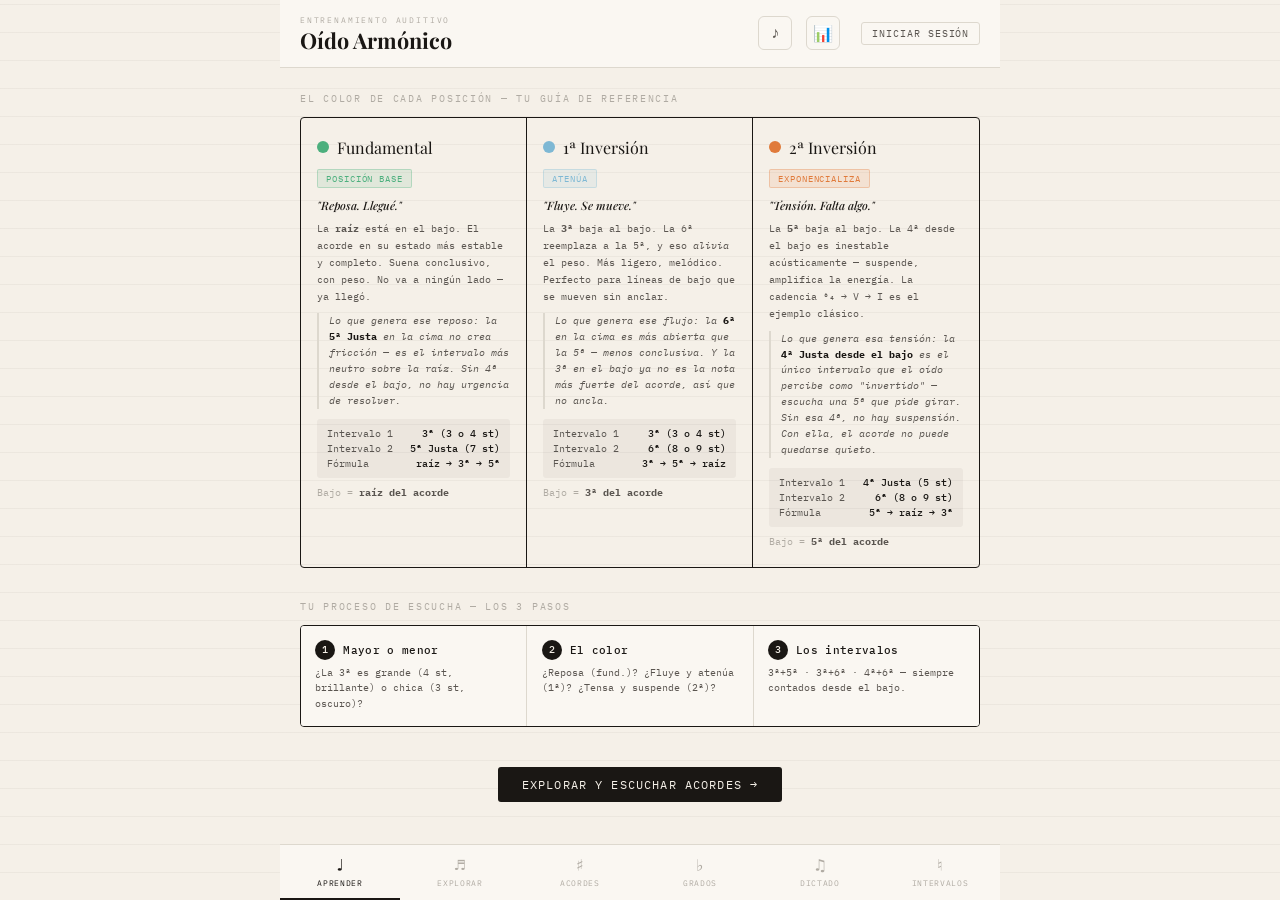
==== index.html @ fcc5e052 "feat: add interval-to-color explanations in quiz and learn tab" ====
<!DOCTYPE html>
<html lang="es">

<head>
    <meta charset="UTF-8">
    <meta name="viewport" content="width=device-width, initial-scale=1.0">
    <title>Oído Armónico — Inversiones</title>
    <link rel="stylesheet" href="style.css">
</head>

<body>
    <div class="wrap">

        <header>
            <div class="header-brand">
                <div class="eyebrow">Entrenamiento auditivo</div>
                <h1>Oído Armónico</h1>
            </div>
            <div class="header-controls">
                <div class="vol-popover" id="volPopover">
                    <button class="header-icon-btn" onclick="document.getElementById('volPopover').classList.toggle('open')" title="Volumen">♪</button>
                    <div class="vol-popup" id="volPopup">
                        <span class="vol-label">vol</span>
                        <input type="range" id="volSlider" min="0" max="1" step="0.01" value="0.8"
                               oninput="setMasterVolume(this.value)">
                        <span class="vol-value" id="volValue">80%</span>
                    </div>
                </div>
                <button class="header-icon-btn" onclick="document.getElementById('volPopover').classList.remove('open'); openAnalysis()" title="Análisis de progreso">📊</button>
                <div class="auth-control">
                    <img id="authAvatar" class="auth-avatar" src="" alt="" style="display:none">
                    <span id="authUser" class="auth-user"></span>
                    <button id="syncCustomBtn" class="auth-btn" style="display:none" onclick="window.FB && window.FB.syncCustomNow()" title="Subir progresiones y secuencias propias a la nube">↑ sync</button>
                    <button id="authBtn" class="auth-btn" onclick="window.FB && window.FB.toggle()">Iniciar sesión</button>
                </div>
            </div>
        </header>

        <div class="tabs">
            <button class="tab-btn active" onclick="switchTab('aprender')">
                <span class="tab-icon">♩</span>
                <span class="tab-label">Aprender</span>
            </button>
            <button class="tab-btn" onclick="switchTab('explorar')">
                <span class="tab-icon">♬</span>
                <span class="tab-label">Explorar</span>
            </button>
            <button class="tab-btn" onclick="switchTab('practicar')">
                <span class="tab-icon">♯</span>
                <span class="tab-label">Acordes</span>
            </button>
            <button class="tab-btn" onclick="switchTab('grados')">
                <span class="tab-icon">♭</span>
                <span class="tab-label">Grados</span>
            </button>
            <button class="tab-btn" onclick="switchTab('dictado')">
                <span class="tab-icon">♫</span>
                <span class="tab-label">Dictado</span>
            </button>
            <button class="tab-btn" onclick="switchTab('intervalos')">
                <span class="tab-icon">♮</span>
                <span class="tab-label">Intervalos</span>
            </button>
        </div>

        <!-- ══════════════════════════════════════════
     TAB 1 — APRENDER
══════════════════════════════════════════ -->
        <div class="tab-panel active" id="tab-aprender">

            <span class="sec-label">El color de cada posición — tu guía de referencia</span>
            <div class="color-grid">

                <div class="color-card">
                    <div class="cc-dot-row">
                        <div class="cc-dot" style="background:var(--fund-acc)"></div>
                        <div class="cc-name">Fundamental</div>
                    </div>
                    <span class="cc-tag tag-fund">Posición base</span>
                    <div class="cc-feeling">"Reposa. Llegué."</div>
                    <div class="cc-desc">La <strong>raíz</strong> está en el bajo. El acorde en su estado más estable y
                        completo. Suena conclusivo, con peso. No va a ningún lado — ya llegó.</div>
                    <div class="cc-insight">Lo que genera ese reposo: la <strong>5ª Justa</strong> en la cima no crea fricción — es el intervalo más neutro sobre la raíz. Sin 4ª desde el bajo, no hay urgencia de resolver.</div>
                    <div class="cc-int-box">
                        <div class="cc-int-row"><span>Intervalo 1</span><span>3ª (3 o 4 st)</span></div>
                        <div class="cc-int-row"><span>Intervalo 2</span><span>5ª Justa (7 st)</span></div>
                        <div class="cc-int-row"><span>Fórmula</span><span>raíz → 3ª → 5ª</span></div>
                    </div>
                    <div class="cc-bass">Bajo = <strong>raíz del acorde</strong></div>
                </div>

                <div class="color-card" style="border-right:1px solid var(--ink)">
                    <div class="cc-dot-row">
                        <div class="cc-dot" style="background:var(--inv1-acc)"></div>
                        <div class="cc-name">1ª Inversión</div>
                    </div>
                    <span class="cc-tag tag-inv1">Atenúa</span>
                    <div class="cc-feeling">"Fluye. Se mueve."</div>
                    <div class="cc-desc">La <strong>3ª</strong> baja al bajo. La 6ª reemplaza a la 5ª, y eso
                        <em>alivia</em> el peso. Más ligero, melódico. Perfecto para líneas de bajo que se mueven sin
                        anclar.
                    </div>
                    <div class="cc-insight">Lo que genera ese flujo: la <strong>6ª</strong> en la cima es más abierta que la 5ª — menos conclusiva. Y la 3ª en el bajo ya no es la nota más fuerte del acorde, así que no ancla.</div>
                    <div class="cc-int-box">
                        <div class="cc-int-row"><span>Intervalo 1</span><span>3ª (3 o 4 st)</span></div>
                        <div class="cc-int-row"><span>Intervalo 2</span><span>6ª (8 o 9 st)</span></div>
                        <div class="cc-int-row"><span>Fórmula</span><span>3ª → 5ª → raíz</span></div>
                    </div>
                    <div class="cc-bass">Bajo = <strong>3ª del acorde</strong></div>
                </div>

                <div class="color-card">
                    <div class="cc-dot-row">
                        <div class="cc-dot" style="background:var(--inv2-acc)"></div>
                        <div class="cc-name">2ª Inversión</div>
                    </div>
                    <span class="cc-tag tag-inv2">Exponencializa</span>
                    <div class="cc-feeling">"Tensión. Falta algo."</div>
                    <div class="cc-desc">La <strong>5ª</strong> baja al bajo. La 4ª desde el bajo es inestable
                        acústicamente — suspende, amplifica la energía. La cadencia ⁶₄ → V → I es el ejemplo clásico.
                    </div>
                    <div class="cc-insight">Lo que genera esa tensión: la <strong>4ª Justa desde el bajo</strong> es el único intervalo que el oído percibe como "invertido" — escucha una 5ª que pide girar. Sin esa 4ª, no hay suspensión. Con ella, el acorde no puede quedarse quieto.</div>
                    <div class="cc-int-box">
                        <div class="cc-int-row"><span>Intervalo 1</span><span>4ª Justa (5 st)</span></div>
                        <div class="cc-int-row"><span>Intervalo 2</span><span>6ª (8 o 9 st)</span></div>
                        <div class="cc-int-row"><span>Fórmula</span><span>5ª → raíz → 3ª</span></div>
                    </div>
                    <div class="cc-bass">Bajo = <strong>5ª del acorde</strong></div>
                </div>

            </div>

            <span class="sec-label">Tu proceso de escucha — los 3 pasos</span>
            <div class="steps-row">
                <div class="step-block">
                    <div class="step-num-line">
                        <div class="step-circle">1</div>
                        <div class="s-title">Mayor o menor</div>
                    </div>
                    <div class="s-desc">¿La 3ª es grande (4 st, brillante) o chica (3 st, oscuro)?</div>
                </div>
                <div class="step-block">
                    <div class="step-num-line">
                        <div class="step-circle">2</div>
                        <div class="s-title">El color</div>
                    </div>
                    <div class="s-desc">¿Reposa (fund.)? ¿Fluye y atenúa (1ª)? ¿Tensa y suspende (2ª)?</div>
                </div>
                <div class="step-block">
                    <div class="step-num-line">
                        <div class="step-circle">3</div>
                        <div class="s-title">Los intervalos</div>
                    </div>
                    <div class="s-desc">3ª+5ª · 3ª+6ª · 4ª+6ª — siempre contados desde el bajo.</div>
                </div>
            </div>

            <div class="btn-row-center">
                <button class="go-btn" onclick="switchTab('explorar')">Explorar y escuchar acordes →</button>
            </div>

        </div>

        <!-- ══════════════════════════════════════════
     TAB 2 — EXPLORAR
══════════════════════════════════════════ -->
        <div class="tab-panel" id="tab-explorar">
            <div class="tab-intro">
                <div class="tab-intro-title">Explorador de acordes</div>
                <div class="tab-intro-desc">Tocá cualquier acorde para escucharlo — los detalles aparecen en un panel abajo sin perderte de lugar en la lista. Usá los filtros para navegar entre los 72 acordes.</div>
            </div>
            <div class="explorer-area">

                <div class="filter-row">
                    <span class="filter-label">filtrar:</span>
                    <button class="filter-btn f-active" onclick="setFilter('all',this)">Todos</button>
                    <button class="filter-btn f-fund" onclick="setFilter('fundamental',this)">Fundamental</button>
                    <button class="filter-btn f-inv1" onclick="setFilter('primera',this)">1ª Inversión</button>
                    <button class="filter-btn f-inv2" onclick="setFilter('segunda',this)">2ª Inversión</button>
                    <button class="filter-btn" onclick="setFilter('mayor',this)">Mayor</button>
                    <button class="filter-btn" onclick="setFilter('menor',this)">Menor</button>
                </div>
                <div class="filter-row" id="rootFilterRow">
                    <span class="filter-label">raíz:</span>
                    <button class="filter-btn root-filter-btn f-active" onclick="setRootFilter('all',this)">Todas</button>
                    <button class="filter-btn root-filter-btn" onclick="setRootFilter('Do',this)">Do</button>
                    <button class="filter-btn root-filter-btn" onclick="setRootFilter('Do#',this)">Do#</button>
                    <button class="filter-btn root-filter-btn" onclick="setRootFilter('Re',this)">Re</button>
                    <button class="filter-btn root-filter-btn" onclick="setRootFilter('Mib',this)">Mib</button>
                    <button class="filter-btn root-filter-btn" onclick="setRootFilter('Mi',this)">Mi</button>
                    <button class="filter-btn root-filter-btn" onclick="setRootFilter('Fa',this)">Fa</button>
                    <button class="filter-btn root-filter-btn" onclick="setRootFilter('Fa#',this)">Fa#</button>
                    <button class="filter-btn root-filter-btn" onclick="setRootFilter('Sol',this)">Sol</button>
                    <button class="filter-btn root-filter-btn" onclick="setRootFilter('Lab',this)">Lab</button>
                    <button class="filter-btn root-filter-btn" onclick="setRootFilter('La',this)">La</button>
                    <button class="filter-btn root-filter-btn" onclick="setRootFilter('Sib',this)">Sib</button>
                    <button class="filter-btn root-filter-btn" onclick="setRootFilter('Si',this)">Si</button>
                </div>

                <div class="chord-tiles" id="chordTiles"></div>

            </div><!-- end .explorer-area -->
        </div>

        <!-- ══════════════════════════════════════════
     TAB 3 — PRACTICAR
══════════════════════════════════════════ -->
        <div class="tab-panel" id="tab-practicar">

            <div class="tab-intro">
                <div class="tab-intro-title">Quiz de inversiones</div>
                <div class="tab-intro-desc">Elegí el modo. <strong>Quiz completo</strong>: 3 pasos (calidad → posición → intervalos). <strong>Solo posición</strong>: distingue Fundamental / 1ª / 2ª en una secuencia de 10 acordes — podés filtrar por Mayor, menor o ambos.</div>
            </div>

            <!-- Mode selector -->
            <div class="practicar-mode-selector">
                <button class="pm-btn pm-active" id="pmCompleto" onclick="switchPracticarMode('completo')">Quiz completo</button>
                <button class="pm-btn" id="pmPosicion" onclick="switchPracticarMode('posicion')">Solo posición</button>
            </div>

            <!-- ── COMPLETO SECTION ── -->
            <div id="completoSection">
            <div class="adap-panel" id="invProgressPanel">
                <span class="sec-label" style="margin-bottom:0.6rem">Tu progreso por posición</span>
                <div id="invProgBars"></div>
                <div class="adap-focus" id="invFocusHint">Presioná ▶ para empezar — el sistema irá adaptándose.</div>
            </div>
            <span class="sec-label">Referencia rápida</span>
            <div class="ref-grid" style="margin-bottom:1.5rem;">
                <div class="ref-card">
                    <div class="pos-name"><span class="pos-dot dot-fund"></span>Fundamental</div>
                    <div class="pos-intervals">3ª + 5ª · bajo = raíz</div>
                    <div class="pos-color-fund">estable · reposa</div>
                </div>
                <div class="ref-card">
                    <div class="pos-name"><span class="pos-dot dot-inv1"></span>1ª Inversión</div>
                    <div class="pos-intervals">3ª + 6ª · bajo = 3ª</div>
                    <div class="pos-color-inv1">suave · atenúa</div>
                </div>
                <div class="ref-card">
                    <div class="pos-name"><span class="pos-dot dot-inv2"></span>2ª Inversión</div>
                    <div class="pos-intervals">4ª + 6ª · bajo = 5ª</div>
                    <div class="pos-color-inv2">tenso · exponencializa</div>
                </div>
            </div>

            <div class="quiz-area">
                <div class="play-zone">
                    <button class="big-play-btn" id="playBtn" onclick="startRound()">▶</button>
                    <div class="play-hint" id="playHint">toca para escuchar un acorde</div>
                    <div class="mode-row" style="justify-content:center;margin-bottom:0">
                        <span class="mode-label">reproducción:</span>
                        <button class="mode-btn mode-btn-simul m-active" onclick="setPlayMode('simul')">■ simultáneo</button>
                        <button class="mode-btn mode-btn-arp" onclick="setPlayMode('arp')">♩ arpegiado</button>
                    </div>
                    <button class="repeat-btn" id="repeatBtn" onclick="repeatChord()" disabled>↺ repetir</button>
                </div>

                <div class="quiz-steps">
                    <div class="q-step" id="step1">
                        <div class="q-step-header">
                            <div class="step-circle-sm" id="sc1">1</div>
                            <div class="q-step-title">¿Es mayor o menor?</div>
                        </div>
                        <div class="choice-row">
                            <button class="choice-btn" onclick="answerStep1('mayor')">Mayor</button>
                            <button class="choice-btn" onclick="answerStep1('menor')">Menor</button>
                        </div>
                    </div>

                    <div class="q-step" id="step2">
                        <div class="q-step-header">
                            <div class="step-circle-sm" id="sc2">2</div>
                            <div class="q-step-title">¿Qué color tiene?</div>
                        </div>
                        <div class="choice-row">
                            <button class="choice-btn" onclick="answerStep2('fundamental')">Estable · reposa<br><small
                                    style="font-size:0.6rem;opacity:0.6">Fundamental</small></button>
                            <button class="choice-btn" onclick="answerStep2('primera')">Suave · fluye<br><small
                                    style="font-size:0.6rem;opacity:0.6">1ª Inversión</small></button>
                            <button class="choice-btn" onclick="answerStep2('segunda')">Tenso · suspende<br><small
                                    style="font-size:0.6rem;opacity:0.6">2ª Inversión</small></button>
                        </div>
                    </div>

                    <div class="q-step" id="step3">
                        <div class="q-step-header">
                            <div class="step-circle-sm" id="sc3">3</div>
                            <div class="q-step-title">¿Qué intervalos desde el bajo?</div>
                        </div>
                        <div class="choice-row">
                            <button class="choice-btn" onclick="answerStep3('fund-int')">3ª + 5ª</button>
                            <button class="choice-btn" onclick="answerStep3('inv1-int')">3ª + 6ª</button>
                            <button class="choice-btn" onclick="answerStep3('inv2-int')">4ª + 6ª</button>
                        </div>
                        <div class="interval-reveal" id="intervalReveal">
                            <br>
                            <div class="interval-table">
                                <div class="int-row">
                                    <div class="int-cell">Nota en bajo</div>
                                    <div class="int-cell highlight" id="iBasNote">—</div>
                                </div>
                                <div class="int-row">
                                    <div class="int-cell">2ª nota</div>
                                    <div class="int-cell" id="iMidNote">—</div>
                                </div>
                                <div class="int-row">
                                    <div class="int-cell">3ª nota</div>
                                    <div class="int-cell" id="iTopNote">—</div>
                                </div>
                                <div class="int-row">
                                    <div class="int-cell">Intervalo 1</div>
                                    <div class="int-cell highlight" id="iInt1">—</div>
                                </div>
                                <div class="int-row int-why-row">
                                    <div class="int-cell int-why-label">→ efecto</div>
                                    <div class="int-cell int-why-val" id="iInt1Why"></div>
                                </div>
                                <div class="int-row">
                                    <div class="int-cell">Intervalo 2</div>
                                    <div class="int-cell highlight" id="iInt2">—</div>
                                </div>
                                <div class="int-row int-why-row">
                                    <div class="int-cell int-why-label">→ efecto</div>
                                    <div class="int-cell int-why-val" id="iInt2Why"></div>
                                </div>
                            </div>
                        </div>
                    </div>
                </div>

                <div class="feedback-tip" id="invFeedback"></div>

                <div class="reveal-panel" id="revealPanel">
                    <div class="rev-name" id="revName">—</div>
                    <div class="rev-sub" id="revSub">—</div>
                    <div class="rev-pills" id="revPills"></div>
                    <div class="rev-insight" id="revInsight"></div>
                    <button class="next-btn" onclick="nextRound()">→ siguiente acorde</button>
                </div>
            </div>

            <div class="score-bar">
                <div class="score-part">
                    <div class="score-label">Ronda</div>
                    <div class="score-val" id="scoreRound">—</div>
                </div>
                <div class="score-divider"></div>
                <div class="score-part">
                    <div class="score-label">Paso 1</div>
                    <div class="score-val" id="s1Score">0/0</div>
                </div>
                <div class="score-divider"></div>
                <div class="score-part">
                    <div class="score-label">Paso 2</div>
                    <div class="score-val" id="s2Score">0/0</div>
                </div>
                <div class="score-divider"></div>
                <div class="score-part">
                    <div class="score-label">Paso 3</div>
                    <div class="score-val" id="s3Score">0/0</div>
                </div>
                <div class="score-divider"></div>
                <div class="score-part">
                    <div class="score-label">Total</div>
                    <div class="score-val" id="totalScore">0/0</div>
                </div>
            </div>
            <div class="hist-bar" id="hist-inversiones"></div>
            <div class="racha-bar" id="racha-inversiones"></div>
            </div><!-- end #completoSection -->

            <!-- ── SOLO POSICIÓN SECTION ── -->
            <div id="posicionSection" style="display:none">

                <div class="pos-quality-row">
                    <span class="filter-label">calidad:</span>
                    <button class="seq-quality-btn sq-active" onclick="setSeqQuality('ambos',this)">Mayor y menor</button>
                    <button class="seq-quality-btn" onclick="setSeqQuality('mayor',this)">Solo mayor</button>
                    <button class="seq-quality-btn" onclick="setSeqQuality('menor',this)">Solo menor</button>
                </div>

                <!-- Panel de progreso acumulado -->
                <div class="adap-panel" id="posProgressPanel">
                    <span class="sec-label" style="margin-bottom:0.6rem">Tu progreso por posición</span>
                    <div id="posProgBars"></div>
                    <div class="adap-focus" id="posFocusHint">Hacé al menos una secuencia para ver recomendaciones.</div>
                </div>

                <div class="quiz-area">
                    <div class="play-zone">
                        <button class="big-play-btn" id="seqPlayBtn" onclick="startSeqRound()">▶</button>
                        <div class="play-hint" id="seqPlayHint">toca para comenzar la secuencia</div>
                        <div class="mode-row" style="justify-content:center;margin-bottom:0">
                            <span class="mode-label">reproducción:</span>
                            <button class="mode-btn mode-btn-simul m-active" onclick="setPlayMode('simul')">■ simultáneo</button>
                            <button class="mode-btn mode-btn-arp" onclick="setPlayMode('arp')">♩ arpegiado</button>
                        </div>
                        <button class="repeat-btn" id="seqRepeatBtn" onclick="repeatSeq()" disabled>↺ repetir este acorde</button>
                    </div>

                    <div class="seq-slots-area">
                        <div class="seq-slots-hint">10 acordes — identificá la posición de cada uno en orden</div>
                        <div class="seq-slots" id="seqSlots"></div>
                    </div>

                    <div class="quiz-steps">
                        <div class="q-step active" id="seqStep">
                            <div class="q-step-header">
                                <div class="q-step-title" id="seqStepTitle">¿Qué posición es?</div>
                            </div>
                            <div class="choice-row">
                                <button class="choice-btn seq-choice-btn" onclick="answerSeq('fundamental')">Fundamental<br><small style="font-size:0.6rem;opacity:0.6">estable · reposa</small></button>
                                <button class="choice-btn seq-choice-btn" onclick="answerSeq('primera')">1ª Inversión<br><small style="font-size:0.6rem;opacity:0.6">suave · atenúa</small></button>
                                <button class="choice-btn seq-choice-btn" onclick="answerSeq('segunda')">2ª Inversión<br><small style="font-size:0.6rem;opacity:0.6">tenso · suspende</small></button>
                            </div>
                        </div>
                    </div>

                    <div class="feedback-tip" id="posFeedback"></div>

                    <div class="reveal-panel" id="seqRevealPanel">
                        <div class="rev-name" id="seqRevScore">—</div>
                        <div class="rev-sub" id="seqRevMsg">—</div>
                        <div class="seq-reveal-list" id="seqRevealList"></div>
                        <button class="next-btn" onclick="startSeqRound()">→ nueva secuencia</button>
                    </div>
                </div>

                <div class="hist-bar" id="hist-posicion"></div>
                <div class="racha-bar" id="racha-posicion"></div>

                <!-- ── BANCO DE SECUENCIAS PROPIAS ── -->
                <div class="custom-progs-area">
                    <span class="sec-label">Agregar secuencia propia al banco</span>
                    <div class="custom-builder-zone">
                        <div class="custom-builder-hint">Elegí la calidad y tocá las posiciones para construir tu secuencia (mín. 2, máx. 10)</div>

                        <div class="cseq-quality-row">
                            <span class="filter-label">calidad:</span>
                            <button class="cseq-q-btn cq-active" onclick="setCseqQuality('ambos',this)">Mayor y menor</button>
                            <button class="cseq-q-btn" onclick="setCseqQuality('mayor',this)">Solo mayor</button>
                            <button class="cseq-q-btn" onclick="setCseqQuality('menor',this)">Solo menor</button>
                        </div>

                        <div class="cseq-pos-picker">
                            <button class="cseq-pos-btn cpb-fund" onclick="cseqAdd('fundamental')">Fundamental</button>
                            <button class="cseq-pos-btn cpb-inv1" onclick="cseqAdd('primera')">1ª Inversión</button>
                            <button class="cseq-pos-btn cpb-inv2" onclick="cseqAdd('segunda')">2ª Inversión</button>
                        </div>

                        <div class="custom-builder-preview-row">
                            <div class="custom-builder-preview" id="cseqPreview">—</div>
                            <span class="custom-prog-count" id="cseqCount">0/10</span>
                            <button class="custom-undo-btn" onclick="cseqRemoveLast()">↩</button>
                        </div>

                        <div class="custom-builder-save-row">
                            <input type="text" class="custom-prog-name-input" id="cseqName" placeholder="nombre de la secuencia…" maxlength="40" />
                            <button class="custom-prog-save-btn" id="cseqSaveBtn" onclick="cseqSubmit()" disabled>Guardar</button>
                        </div>
                    </div>

                    <div class="custom-prog-list" id="cseqList"></div>
                </div>

            </div><!-- end #posicionSection -->

        </div>

        <!-- ══════════════════════════════════════════
     TAB 4 — GRADOS TONALES
══════════════════════════════════════════ -->
        <div class="tab-panel" id="tab-grados">

            <div class="tab-intro">
                <div class="tab-intro-title">Grados, cadencias y armonía funcional</div>
                <div class="tab-intro-desc">Seis modos de entrenamiento. <strong>Grados</strong>: identificá el grado tonal por su sonido. <strong>Funciones</strong>: ¿es tónica, subdominante o dominante? <strong>Cadencias</strong>: reconocé el tipo de cierre. <strong>Tonal/Modal</strong>: ¿el movimiento resuelve o flota? <strong>Progresiones</strong>: identificá acorde a acorde. <strong>Completar</strong>: ¿qué acorde sigue?</div>
            </div>

            <!-- Sub-mode selector -->
            <div class="grados-mode-selector">
                <button class="gm-btn gm-active" id="gmGrados" onclick="switchGradosMode('grados')">Grados</button>
                <button class="gm-btn" id="gmFunc"   onclick="switchGradosMode('funciones')">Funciones</button>
                <button class="gm-btn" id="gmCad"    onclick="switchGradosMode('cadencias')">Cadencias</button>
                <button class="gm-btn" id="gmModal"  onclick="switchGradosMode('modalidad')">Tonal / Modal</button>
                <button class="gm-btn" id="gmProg"   onclick="switchGradosMode('progresiones')">Progresiones</button>
                <button class="gm-btn" id="gmComp"   onclick="switchGradosMode('completar')">Completar</button>
            </div>

            <!-- ── GRADOS SECTION ── -->
            <div id="gradosSection">

                <div class="adap-panel" id="gradosProgressPanel">
                    <span class="sec-label" style="margin-bottom:0.6rem">Tu progreso por grado tonal</span>
                    <div id="gradosProgBars"></div>
                    <div class="adap-focus" id="gradosFocusHint">Presioná ▶ para empezar — el sistema irá adaptándose.</div>
                </div>

                <div class="ref-toggle-row">
                    <span class="sec-label" style="margin:0">Los 6 grados diatónicos de Do Mayor</span>
                    <button class="ref-toggle-btn" id="toggleRefBtn" onclick="toggleGradosRef()">ver referencia ↓</button>
                </div>
                <div class="deg-ref-grid ref-hidden" id="degRefGrid"></div>

                <div class="quiz-area">
                    <div class="play-zone">
                        <button class="big-play-btn" id="degPlayBtn" onclick="startDegreeRound()">▶</button>
                        <div class="play-hint" id="degPlayHint">toca para escuchar un grado tonal</div>
                        <div class="deg-context-hint">
                            escucharás: <strong>Do Mayor</strong> (contexto) → <strong>acorde misterio</strong>
                        </div>
                        <div class="mode-row" style="justify-content:center;margin-bottom:0">
                            <span class="mode-label">reproducción:</span>
                            <button class="mode-btn mode-btn-simul m-active" onclick="setPlayMode('simul')">■ simultáneo</button>
                            <button class="mode-btn mode-btn-arp" onclick="setPlayMode('arp')">♩ arpegiado</button>
                        </div>
                        <button class="repeat-btn" id="degRepeatBtn" onclick="repeatDegree()" disabled>↺ repetir</button>
                    </div>

                    <div class="deg-btn-grid" id="degBtnGrid"></div>
                    <div class="feedback-tip" id="gradFeedback"></div>

                    <div class="reveal-panel" id="degRevealPanel">
                        <div class="rev-name" id="degRevTitle">—</div>
                        <span class="deg-rev-quality" id="degRevQuality">—</span>
                        <div class="rev-sub" id="degRevFeeling">—</div>
                        <div class="deg-rev-desc" id="degRevDesc">—</div>
                        <div class="deg-rev-prog" id="degRevProg">—</div>
                        <button class="next-btn" onclick="startDegreeRound()">→ siguiente grado</button>
                    </div>
                </div>

                <div class="score-bar">
                    <div class="score-part">
                        <div class="score-label">Ronda</div>
                        <div class="score-val" id="degRound">—</div>
                    </div>
                    <div class="score-divider"></div>
                    <div class="score-part">
                        <div class="score-label">Aciertos</div>
                        <div class="score-val" id="degScore">0/0</div>
                    </div>
                </div>
                <div class="hist-bar" id="hist-grados"></div>
                <div class="racha-bar" id="racha-grados"></div>

            </div><!-- end #gradosSection -->

            <!-- ── PROGRESIONES SECTION ── -->
            <div id="progresionesSection" style="display:none">

                <div class="adap-panel" id="progProgressPanel">
                    <span class="sec-label" style="margin-bottom:0.6rem">Tu progreso — progresiones más difíciles</span>
                    <div id="progProgBars"></div>
                    <div class="adap-focus" id="progFocusHint">Presioná ▶ para empezar — el sistema irá adaptándose.</div>
                </div>

                <div class="ref-toggle-row">
                    <span class="sec-label" style="margin:0">13 progresiones de Do Mayor</span>
                    <button class="ref-toggle-btn" id="toggleProgRefBtn" onclick="toggleProgRef()">ver referencia ↓</button>
                </div>
                <div class="prog-ref-grid ref-hidden" id="progRefGrid"></div>

                <div class="quiz-area">
                    <div class="play-zone">
                        <button class="big-play-btn" id="progPlayBtn" onclick="startProgRound()">▶</button>
                        <div class="play-hint" id="progPlayHint">toca para escuchar una progresión</div>
                        <div class="mode-row" style="justify-content:center;margin-bottom:0">
                            <span class="mode-label">reproducción:</span>
                            <button class="mode-btn mode-btn-simul m-active" onclick="setPlayMode('simul')">■ simultáneo</button>
                            <button class="mode-btn mode-btn-arp" onclick="setPlayMode('arp')">♩ arpegiado</button>
                        </div>
                        <button class="repeat-btn" id="progRepeatBtn" onclick="repeatProg()" disabled>↺ repetir</button>
                    </div>

                    <div class="prog-slots-area">
                        <div class="prog-slots-hint">identifica cada acorde en orden</div>
                        <div class="prog-slots" id="progSlots"></div>
                    </div>

                    <div class="prog-chord-previews" id="progChordPreviews" style="display:none"></div>

                    <div class="deg-btn-grid" id="progBtnGrid"></div>
                    <div class="feedback-tip" id="progFeedback"></div>

                    <div class="reveal-panel" id="progRevealPanel">
                        <div class="rev-name" id="progRevTitle">—</div>
                        <div class="prog-rev-chords" id="progRevChords">—</div>
                        <div class="rev-sub" id="progRevFeeling">—</div>
                        <div class="deg-rev-desc" id="progRevDesc">—</div>
                        <div class="prog-rev-songs" id="progRevSongs"></div>
                        <button class="next-btn" onclick="startProgRound()">→ siguiente progresión</button>
                    </div>
                </div>

                <div class="score-bar">
                    <div class="score-part">
                        <div class="score-label">Ronda</div>
                        <div class="score-val" id="progRound">—</div>
                    </div>
                    <div class="score-divider"></div>
                    <div class="score-part">
                        <div class="score-label">Aciertos</div>
                        <div class="score-val" id="progScore">0/0</div>
                    </div>
                </div>
                <div class="hist-bar" id="hist-progresiones"></div>
                <div class="racha-bar" id="racha-progresiones"></div>

                <!-- ── CONSTRUCTOR DE PROGRESIONES PROPIAS ── -->
                <div class="custom-progs-area">
                    <span class="sec-label">Agregar progresión propia al banco</span>
                    <div class="custom-builder-zone">
                        <div class="custom-builder-hint">Tocá los grados para construir tu secuencia (mín. 2, máx. 8 acordes)</div>
                        <div class="deg-btn-grid" id="customDegPicker"></div>
                        <div class="custom-builder-preview-row">
                            <div class="custom-builder-preview" id="customProgPreview">—</div>
                            <span class="custom-prog-count" id="customProgCount">0/6</span>
                            <button class="custom-undo-btn" onclick="customBuilderRemoveLast()">↩</button>
                        </div>
                        <div class="custom-builder-save-row">
                            <input type="text" class="custom-prog-name-input" id="customProgName" placeholder="nombre de la progresión…" maxlength="40" />
                            <button class="custom-prog-save-btn" id="customProgSaveBtn" onclick="submitCustomProg()" disabled>Guardar</button>
                        </div>
                    </div>
                    <div class="custom-prog-list" id="customProgList"></div>
                </div>

            </div><!-- end #progresionesSection -->

            <!-- ── FUNCIONES SECTION ── -->
            <div id="funcionesSection" style="display:none">

                <div class="adap-panel" id="funcionProgressPanel">
                    <span class="sec-label" style="margin-bottom:0.6rem">Tu progreso por grado (función)</span>
                    <div id="funcProgBars"></div>
                    <div class="adap-focus" id="funcFocusHint">Presioná ▶ para empezar — el sistema irá adaptándose.</div>
                </div>

                <div class="quiz-area">
                    <div class="play-zone">
                        <button class="big-play-btn" id="funcPlayBtn" onclick="startFuncionRound()">▶</button>
                        <div class="play-hint" id="funcPlayHint">toca para escuchar un acorde</div>
                        <div class="deg-context-hint">
                            escucharás: <strong>Do Mayor</strong> (contexto) → <strong>acorde misterio</strong>
                        </div>
                        <div class="mode-row" style="justify-content:center;margin-bottom:0">
                            <span class="mode-label">reproducción:</span>
                            <button class="mode-btn mode-btn-simul m-active" onclick="setPlayMode('simul')">■ simultáneo</button>
                            <button class="mode-btn mode-btn-arp" onclick="setPlayMode('arp')">♩ arpegiado</button>
                        </div>
                        <button class="repeat-btn" id="funcRepeatBtn" onclick="repeatFuncion()" disabled>↺ repetir</button>
                    </div>

                    <div class="func-ref-row">
                        <span class="func-ref-chip func-chip-tonica">Tónica: I · III · VI</span>
                        <span class="func-ref-chip func-chip-subdominante">Subdominante: II · IV</span>
                        <span class="func-ref-chip func-chip-dominante">Dominante: V</span>
                    </div>

                    <div class="func-btn-grid">
                        <button class="func-btn" data-func="tonica" onclick="answerFuncion('tonica')">
                            <span class="func-btn-name">Tónica</span>
                            <span class="func-btn-hint">reposo · hogar · llegada</span>
                            <span class="func-btn-degs">I · III · VI</span>
                        </button>
                        <button class="func-btn" data-func="subdominante" onclick="answerFuncion('subdominante')">
                            <span class="func-btn-name">Subdominante</span>
                            <span class="func-btn-hint">alejamiento · preparación</span>
                            <span class="func-btn-degs">II · IV</span>
                        </button>
                        <button class="func-btn" data-func="dominante" onclick="answerFuncion('dominante')">
                            <span class="func-btn-name">Dominante</span>
                            <span class="func-btn-hint">tensión · resolución</span>
                            <span class="func-btn-degs">V</span>
                        </button>
                    </div>
                    <div class="feedback-tip" id="funcFeedback"></div>

                    <div class="reveal-panel" id="funcRevealPanel">
                        <div class="rev-name" id="funcRevDeg">—</div>
                        <span class="func-rev-label" id="funcRevFuncion">—</span>
                        <div class="deg-rev-desc" id="funcRevDesc">—</div>
                        <button class="next-btn" onclick="startFuncionRound()">→ siguiente</button>
                    </div>
                </div>

                <div class="score-bar">
                    <div class="score-part">
                        <div class="score-label">Ronda</div>
                        <div class="score-val" id="funcRound">—</div>
                    </div>
                    <div class="score-divider"></div>
                    <div class="score-part">
                        <div class="score-label">Aciertos</div>
                        <div class="score-val" id="funcScore">0/0</div>
                    </div>
                </div>
                <div class="hist-bar" id="hist-funciones"></div>
                <div class="racha-bar" id="racha-funciones"></div>

            </div><!-- end #funcionesSection -->

            <!-- ── CADENCIAS SECTION ── -->
            <div id="cadenciasSection" style="display:none">

                <div class="adap-panel" id="cadenciaProgressPanel">
                    <span class="sec-label" style="margin-bottom:0.6rem">Tu progreso por tipo de cadencia</span>
                    <div id="cadProgBars"></div>
                    <div class="adap-focus" id="cadFocusHint">Presioná ▶ para empezar — el sistema irá adaptándose.</div>
                </div>

                <div class="quiz-area">
                    <div class="play-zone">
                        <button class="big-play-btn" id="cadPlayBtn" onclick="startCadenciaRound()">▶</button>
                        <div class="play-hint" id="cadPlayHint">toca para escuchar una cadencia</div>
                        <div class="mode-row" style="justify-content:center;margin-bottom:0">
                            <span class="mode-label">reproducción:</span>
                            <button class="mode-btn mode-btn-simul m-active" onclick="setPlayMode('simul')">■ simultáneo</button>
                            <button class="mode-btn mode-btn-arp" onclick="setPlayMode('arp')">♩ arpegiado</button>
                        </div>
                        <button class="repeat-btn" id="cadRepeatBtn" onclick="repeatCadencia()" disabled>↺ repetir</button>
                    </div>

                    <div class="cad-btn-grid">
                        <button class="cad-btn" data-cad="aut_perf" onclick="answerCadencia('aut_perf')">
                            <span class="cad-btn-name">Auténtica Perfecta</span>
                            <span class="cad-btn-chords">V → I</span>
                        </button>
                        <button class="cad-btn" data-cad="aut_imp" onclick="answerCadencia('aut_imp')">
                            <span class="cad-btn-name">Auténtica Imperfecta</span>
                            <span class="cad-btn-chords">V → I⁶</span>
                        </button>
                        <button class="cad-btn" data-cad="plagal" onclick="answerCadencia('plagal')">
                            <span class="cad-btn-name">Plagal</span>
                            <span class="cad-btn-chords">IV → I</span>
                        </button>
                        <button class="cad-btn" data-cad="rota" onclick="answerCadencia('rota')">
                            <span class="cad-btn-name">Rota / Evitada</span>
                            <span class="cad-btn-chords">V → VI</span>
                        </button>
                        <button class="cad-btn" data-cad="semi" onclick="answerCadencia('semi')">
                            <span class="cad-btn-name">Semicadencia</span>
                            <span class="cad-btn-chords">X → V</span>
                        </button>
                    </div>
                    <div class="feedback-tip" id="cadFeedback"></div>

                    <div class="reveal-panel" id="cadRevealPanel">
                        <div class="rev-name" id="cadRevTitle">—</div>
                        <div class="prog-rev-chords" id="cadRevChords">—</div>
                        <div class="rev-sub" id="cadRevFeeling">—</div>
                        <div class="deg-rev-desc" id="cadRevDesc">—</div>
                        <div class="prog-rev-songs" id="cadRevSongs"></div>
                        <button class="next-btn" onclick="startCadenciaRound()">→ siguiente cadencia</button>
                    </div>
                </div>

                <div class="score-bar">
                    <div class="score-part">
                        <div class="score-label">Ronda</div>
                        <div class="score-val" id="cadRound">—</div>
                    </div>
                    <div class="score-divider"></div>
                    <div class="score-part">
                        <div class="score-label">Aciertos</div>
                        <div class="score-val" id="cadScore">0/0</div>
                    </div>
                </div>
                <div class="hist-bar" id="hist-cadencias"></div>
                <div class="racha-bar" id="racha-cadencias"></div>

            </div><!-- end #cadenciasSection -->

            <!-- ── MODALIDAD SECTION ── -->
            <div id="modalidadSection" style="display:none">

                <div class="adap-panel" id="modalProgressPanel">
                    <span class="sec-label" style="margin-bottom:0.6rem">Tonal vs. Modal — progreso general</span>
                    <div id="modalProgBars"></div>
                    <div class="adap-focus" id="modalFocusHint">Presioná ▶ para empezar.</div>
                </div>

                <div class="quiz-area">
                    <div class="play-zone">
                        <button class="big-play-btn" id="modalPlayBtn" onclick="startModalRound()">▶</button>
                        <div class="play-hint" id="modalPlayHint">toca para escuchar una progresión</div>
                        <div class="mode-row" style="justify-content:center;margin-bottom:0">
                            <span class="mode-label">reproducción:</span>
                            <button class="mode-btn mode-btn-simul m-active" onclick="setPlayMode('simul')">■ simultáneo</button>
                            <button class="mode-btn mode-btn-arp" onclick="setPlayMode('arp')">♩ arpegiado</button>
                        </div>
                        <button class="repeat-btn" id="modalRepeatBtn" onclick="repeatModal()" disabled>↺ repetir</button>
                    </div>

                    <div class="modal-btn-grid">
                        <button class="modal-btn" data-modal="tonal" onclick="answerModal('tonal')">
                            <span class="modal-btn-name">Tonal</span>
                            <span class="modal-btn-hint">tensión → resolución obligada · sensible presente</span>
                        </button>
                        <button class="modal-btn" data-modal="modal" onclick="answerModal('modal')">
                            <span class="modal-btn-name">Modal</span>
                            <span class="modal-btn-hint">movimiento libre · sin polo de atracción</span>
                        </button>
                    </div>
                    <div class="feedback-tip" id="modalFeedback"></div>

                    <div class="reveal-panel" id="modalRevealPanel">
                        <div class="rev-name" id="modalRevTitle">—</div>
                        <div class="prog-rev-chords" id="modalRevChords">—</div>
                        <div class="deg-rev-desc" id="modalRevDesc">—</div>
                        <div class="deg-rev-prog" id="modalRevWhy">—</div>
                        <button class="next-btn" onclick="startModalRound()">→ siguiente</button>
                    </div>
                </div>

                <div class="score-bar">
                    <div class="score-part">
                        <div class="score-label">Ronda</div>
                        <div class="score-val" id="modalRound">—</div>
                    </div>
                    <div class="score-divider"></div>
                    <div class="score-part">
                        <div class="score-label">Aciertos</div>
                        <div class="score-val" id="modalScore">0/0</div>
                    </div>
                </div>
                <div class="hist-bar" id="hist-modalidad"></div>
                <div class="racha-bar" id="racha-modalidad"></div>

            </div><!-- end #modalidadSection -->

            <!-- ── COMPLETAR SECTION ── -->
            <div id="completarSection" style="display:none">

                <div class="adap-panel" id="completarProgressPanel">
                    <span class="sec-label" style="margin-bottom:0.6rem">Tu progreso — completar progresiones</span>
                    <div id="compProgBars"></div>
                    <div class="adap-focus" id="compFocusHint">Presioná ▶ para empezar — el sistema irá adaptándose.</div>
                </div>

                <div class="quiz-area">
                    <div class="play-zone">
                        <button class="big-play-btn" id="compPlayBtn" onclick="startCompletarRound()">▶</button>
                        <div class="play-hint" id="compPlayHint">toca para escuchar la progresión incompleta</div>
                        <div class="mode-row" style="justify-content:center;margin-bottom:0">
                            <span class="mode-label">reproducción:</span>
                            <button class="mode-btn mode-btn-simul m-active" onclick="setPlayMode('simul')">■ simultáneo</button>
                            <button class="mode-btn mode-btn-arp" onclick="setPlayMode('arp')">♩ arpegiado</button>
                        </div>
                        <button class="repeat-btn" id="compRepeatBtn" onclick="repeatCompletar()" disabled>↺ sin último acorde</button>
                    </div>

                    <div class="prog-slots-area">
                        <div class="prog-slots-hint">escuchaste los acordes marcados — ¿qué acorde completa la secuencia?</div>
                        <div class="prog-slots" id="compSlots"></div>
                    </div>

                    <div class="deg-btn-grid" id="compBtnGrid"></div>
                    <div class="feedback-tip" id="compFeedback"></div>

                    <div class="reveal-panel" id="compRevealPanel">
                        <div class="rev-name" id="compRevTitle">—</div>
                        <div class="prog-rev-chords" id="compRevChords">—</div>
                        <div class="rev-sub" id="compRevFeeling">—</div>
                        <div class="deg-rev-desc" id="compRevDesc">—</div>
                        <div class="prog-rev-songs" id="compRevSongs"></div>
                        <button class="next-btn" onclick="startCompletarRound()">→ siguiente progresión</button>
                    </div>
                </div>

                <div class="score-bar">
                    <div class="score-part">
                        <div class="score-label">Ronda</div>
                        <div class="score-val" id="compRound">—</div>
                    </div>
                    <div class="score-divider"></div>
                    <div class="score-part">
                        <div class="score-label">Aciertos</div>
                        <div class="score-val" id="compScore">0/0</div>
                    </div>
                </div>
                <div class="hist-bar" id="hist-completar"></div>
                <div class="racha-bar" id="racha-completar"></div>

            </div><!-- end #completarSection -->

        </div>

        <!-- ══════════════════════════════════════════
     TAB 5 — DICTADO ISÓCRONO
══════════════════════════════════════════ -->
        <div class="tab-panel" id="tab-dictado">

            <div class="tab-intro">
                <div class="tab-intro-title">Dictado isócrono</div>
                <div class="tab-intro-desc">Elegí una escala (5 notas) y la velocidad. Presioná <strong>▶</strong> — la app toca 10 notas seguidas a intervalos iguales. La primera nota te la regala como referencia. Identificá las 9 restantes usando el teclado. Podés repetir la secuencia tantas veces como necesités.</div>
            </div>

            <span class="sec-label">Configurar</span>
            <div class="dict-config-area">
                <div class="dict-config-row">
                    <span class="filter-label">escala:</span>
                    <button class="dict-set-btn ds-active" onclick="selectDictadoSet('do5',this)">Do Mayor</button>
                    <button class="dict-set-btn" onclick="selectDictadoSet('sol5',this)">Sol Mayor</button>
                    <button class="dict-set-btn" onclick="selectDictadoSet('fa5',this)">Fa Mayor</button>
                    <button class="dict-set-btn" onclick="selectDictadoSet('sib5',this)">Sib Mayor</button>
                    <button class="dict-set-btn" onclick="selectDictadoSet('mib5',this)">Mib Mayor</button>
                    <button class="dict-set-btn" onclick="selectDictadoSet('re5',this)">Re Mayor</button>
                </div>
                <div class="dict-config-row">
                    <span class="filter-label">velocidad:</span>
                    <button class="dict-tempo-btn ds-active" onclick="selectDictadoTempo('lento',this)">♩ lento</button>
                    <button class="dict-tempo-btn" onclick="selectDictadoTempo('normal',this)">♩♩ normal</button>
                    <button class="dict-tempo-btn" onclick="selectDictadoTempo('rapido',this)">♩♩♩ rápido</button>
                </div>
                <div class="dict-notes-display" id="dictNotesList">
                    notas: <strong>Do · Re · Mi · Fa · Sol</strong>
                    <span class="dict-armadura">sin alteraciones</span>
                </div>
            </div>

            <div class="adap-panel" id="dictProgressPanel">
                <span class="sec-label" style="margin-bottom:0.6rem">Tu progreso por nota</span>
                <div id="dictProgBars"></div>
                <div class="adap-focus" id="dictFocusHint">Presioná ▶ para empezar — el sistema irá adaptándose.</div>
            </div>

            <div class="quiz-area">
                <div class="play-zone">
                    <button class="big-play-btn" id="dictadoPlayBtn" onclick="startDictadoRound()">▶</button>
                    <div class="play-hint" id="dictadoPlayHint">toca para escuchar la secuencia</div>
                    <button class="repeat-btn" id="dictadoRepeatBtn" onclick="repeatDictado()" disabled>↺ repetir secuencia</button>
                </div>

                <div class="dict-slots-area">
                    <div class="dict-slots-hint">secuencia de 10 notas — identifica cada una en orden</div>
                    <div class="dict-slots" id="dictadoSlots"></div>
                </div>

                <div class="dict-keyboard-area">
                    <div class="dict-keyboard" id="dictadoKeyboard"></div>
                </div>

                <div class="feedback-tip" id="dictFeedback"></div>

                <div class="reveal-panel" id="dictadoRevealPanel">
                    <div class="rev-name" id="dictadoRevPercent">—</div>
                    <div class="rev-sub" id="dictadoRevMsg">—</div>
                    <button class="next-btn" onclick="startDictadoRound()">→ nueva secuencia</button>
                </div>
            </div>

            <div class="score-bar">
                <div class="score-part">
                    <div class="score-label">Ronda</div>
                    <div class="score-val" id="dictadoRoundVal">—</div>
                </div>
                <div class="score-divider"></div>
                <div class="score-part">
                    <div class="score-label">Ronda actual</div>
                    <div class="score-val" id="dictadoScore">—</div>
                </div>
                <div class="score-divider"></div>
                <div class="score-part">
                    <div class="score-label">Total acumulado</div>
                    <div class="score-val" id="dictadoTotal">0/0</div>
                </div>
            </div>
            <div class="hist-bar" id="hist-dictado"></div>
            <div class="racha-bar" id="racha-dictado"></div>

        </div>

        <!-- ══════════════════════════════════════════
     TAB 6 — INTERVALOS
══════════════════════════════════════════ -->
        <div class="tab-panel" id="tab-intervalos">

            <div class="tab-intro">
                <div class="tab-intro-title">Quiz de intervalos</div>
                <div class="tab-intro-desc">La app genera 10 intervalos al azar. Activá los que querés incluir en el sorteo, elegí la dirección y presioná <strong>▶</strong>.</div>
            </div>

            <span class="sec-label">Incluir en el sorteo</span>
            <div class="int-picker" id="intPicker"></div>

            <div class="mode-row" style="margin-bottom:1.75rem">
                <span class="mode-label">dirección:</span>
                <button class="mode-btn int-dir-btn m-active" onclick="setIntDirection('asc',this)">↑ ascendente</button>
                <button class="mode-btn int-dir-btn" onclick="setIntDirection('desc',this)">↓ descendente</button>
                <button class="mode-btn int-dir-btn" onclick="setIntDirection('simul',this)">■ simultáneo</button>
            </div>

            <!-- Slots -->
            <div class="seq-slots-area" id="intSlotsArea" style="display:none">
                <div class="seq-slots-hint" id="intQuizHint">intervalo 1 de 10</div>
                <div class="seq-slots" id="intSeqSlots"></div>
            </div>

            <div class="quiz-area">
                <div class="play-zone">
                    <button class="big-play-btn" id="intPlayBtn" onclick="intAction()">▶</button>
                    <div class="play-hint" id="intPlayHint">toca para comenzar</div>
                    <button class="repeat-btn" id="intRepeatBtn" onclick="intPlayCurrent()" disabled>↺ repetir</button>
                </div>

                <div class="deg-btn-grid" id="intAnswerBtns"></div>

                <div class="reveal-panel" id="intRevealPanel">
                    <div class="rev-name" id="intRevScore">—</div>
                    <div class="rev-sub" id="intRevMsg">—</div>
                    <div class="seq-reveal-list" id="intRevealList"></div>
                    <button class="next-btn" onclick="startIntTest()">→ nueva ronda</button>
                </div>
            </div>

            <div class="score-bar">
                <div class="score-part">
                    <div class="score-label">Ronda</div>
                    <div class="score-val" id="intRound">—</div>
                </div>
                <div class="score-divider"></div>
                <div class="score-part">
                    <div class="score-label">Acumulado</div>
                    <div class="score-val" id="intScore">0/0</div>
                </div>
                <div class="score-divider"></div>
                <div class="score-part">
                    <div id="racha-intervalos"></div>
                    <div id="hist-intervalos"></div>
                </div>
            </div>

        </div>

    </div><!-- end .wrap -->

    <!-- Modal de detalle de acorde (Explorer) -->
    <div class="chord-modal-bg" id="chordModalBg" onclick="closeDrawer()">
        <div class="chord-modal" onclick="event.stopPropagation()">
            <button class="modal-close" onclick="closeDrawer()">✕</button>
            <div class="dd-name" id="ddName">—</div>
            <div class="dd-flavour" id="ddFlavour">—</div>
            <div class="dd-grid">
                <div class="dd-box">
                    <div class="dd-box-label">Posición</div>
                    <div class="dd-box-val" id="ddType">—</div>
                </div>
                <div class="dd-box">
                    <div class="dd-box-label">Color</div>
                    <div class="dd-box-val" id="ddColor">—</div>
                </div>
                <div class="dd-box">
                    <div class="dd-box-label">Nota en el bajo</div>
                    <div class="dd-box-val" id="ddBass">—</div>
                </div>
                <div class="dd-box">
                    <div class="dd-box-label">Notas del acorde</div>
                    <div class="dd-box-val" id="ddNotes">—</div>
                </div>
            </div>
            <table class="dd-int-table">
                <thead>
                    <tr>
                        <th>Movimiento</th>
                        <th>Nota destino</th>
                        <th>Intervalo</th>
                        <th>Semitonos</th>
                    </tr>
                </thead>
                <tbody id="ddIntBody"></tbody>
            </table>
        </div>
    </div>


    <!-- Modal de análisis -->
    <div class="analysis-modal-bg" id="analysisModalBg" onclick="closeAnalysis()">
        <div class="analysis-modal" onclick="event.stopPropagation()">
            <button class="modal-close" onclick="closeAnalysis()">✕</button>
            <div class="am-title">Mi progreso</div>

            <div class="am-section">
                <span class="am-section-label">Grados tonales</span>
                <div id="amGrados"></div>
            </div>
            <div class="am-section">
                <span class="am-section-label">Inversiones — quiz completo</span>
                <div id="amInversiones"></div>
            </div>
            <div class="am-section">
                <span class="am-section-label">Inversiones — solo posición</span>
                <div id="amPosicion"></div>
            </div>
            <div class="am-section">
                <span class="am-section-label">Progresiones</span>
                <div id="amProgresiones"></div>
            </div>
            <div class="am-section">
                <span class="am-section-label">Dictado — por nota</span>
                <div id="amDictado"></div>
            </div>
            <div class="am-section">
                <span class="am-section-label">Rachas (rondas ≥ 70%)</span>
                <div id="amRachas"></div>
            </div>
            <div class="am-section">
                <span class="am-section-label">Recomendaciones</span>
                <div id="amRecom"></div>
            </div>
        </div>
    </div>

    <script src="app.js"></script>
    <script src="firebase-config.js"></script>
    <script type="module" src="firebase.js"></script>
    <script>
        document.addEventListener('click', e => {
            const pop = document.getElementById('volPopover');
            if (pop && !pop.contains(e.target)) pop.classList.remove('open');
        });
    </script>
</body>

</html>
---- style.css ----
@import url('https://fonts.googleapis.com/css2?family=Playfair+Display:ital,wght@0,400;0,700;1,400&family=IBM+Plex+Mono:wght@300;400;500&display=swap');

    *,
    *::before,
    *::after {
        box-sizing: border-box;
        margin: 0;
        padding: 0;
    }

    :root {
        --bg: #f5f0e8;
        --paper: #faf7f2;
        --ink: #1a1714;
        --ink-mid: #5a5550;
        --ink-faint: #b0aba3;
        --rule: #ddd8ce;
        --fund-acc: #4caf7d;
        --inv1-acc: #7eb8d4;
        --inv2-acc: #e07a3a;
        --correct: #4caf7d;
        --wrong: #e05a4a;
    }

    body {
        background: var(--bg);
        color: var(--ink);
        font-family: 'IBM Plex Mono', monospace;
        height: 100dvh;
        overflow: hidden;
        display: flex;
        flex-direction: column;
        align-items: stretch;
        padding: 0;
    }

    body::before {
        content: '';
        position: fixed;
        inset: 0;
        background-image: repeating-linear-gradient(0deg, transparent, transparent 27px, rgba(26, 23, 20, 0.04) 27px, rgba(26, 23, 20, 0.04) 28px);
        pointer-events: none;
        z-index: 0;
    }

    .wrap {
        position: relative;
        z-index: 1;
        width: 100%;
        max-width: 720px;
        margin: 0 auto;
        display: flex;
        flex-direction: column;
        height: 100dvh;
        overflow: hidden;
    }

    /* ── TABS — barra inferior ── */
    .tabs {
        display: flex;
        order: 3;
        flex-shrink: 0;
        border: none;
        border-top: 1px solid var(--rule);
        border-radius: 0;
        overflow: hidden;
        margin-bottom: 0;
        background: var(--paper);
        padding-bottom: env(safe-area-inset-bottom, 0);
    }

    .tab-btn {
        flex: 1;
        padding: 0.6rem 0.25rem 0.55rem;
        background: transparent;
        border: none;
        border-bottom: 2px solid transparent;
        font-family: 'IBM Plex Mono', monospace;
        font-size: 0.57rem;
        letter-spacing: 0.07em;
        text-transform: uppercase;
        color: var(--ink-faint);
        cursor: pointer;
        transition: color 0.15s, border-color 0.15s;
        display: flex;
        flex-direction: column;
        align-items: center;
        gap: 0.2rem;
    }

    .tab-icon {
        font-size: 1.05rem;
        line-height: 1;
        font-style: normal;
    }

    .tab-label {
        font-size: 0.52rem;
        letter-spacing: 0.08em;
    }

    .tab-btn.active {
        background: transparent;
        color: var(--ink);
        border-bottom: 2px solid var(--ink);
    }

    .tab-btn:not(.active):hover {
        background: rgba(26, 23, 20, 0.04);
        color: var(--ink-mid);
    }

    .tab-panel {
        display: none;
        order: 2;
    }

    .tab-panel.active {
        display: block;
        flex: 1;
        overflow-y: auto;
        -webkit-overflow-scrolling: touch;
        padding: 2rem 1.5rem 3rem;
    }

    /* ── HEADER — barra compacta ── */
    header {
        display: flex;
        flex-direction: row;
        align-items: center;
        justify-content: space-between;
        text-align: left;
        padding: 1.4rem 1.5rem;
        margin-bottom: 0;
        border-bottom: 1px solid var(--rule);
        background: var(--paper);
        flex-shrink: 0;
        order: 1;
    }

    .header-brand {
        display: flex;
        flex-direction: column;
        gap: 0.2rem;
    }

    header .eyebrow {
        font-size: 0.6rem;
        letter-spacing: 0.22em;
        text-transform: uppercase;
        color: var(--ink-faint);
        margin-bottom: 0;
    }

    header h1 {
        font-family: 'Playfair Display', serif;
        font-size: clamp(1.4rem, 4.5vw, 1.9rem);
        line-height: 1.1;
        color: var(--ink);
    }

    header h1 em {
        font-style: italic;
        color: var(--ink-mid);
    }

    .header-controls {
        display: flex;
        flex-direction: row;
        align-items: center;
        gap: 0.65rem;
        margin-top: 0;
    }

    .header-icon-btn {
        background: none;
        border: 1px solid var(--rule);
        border-radius: 6px;
        width: 34px;
        height: 34px;
        display: flex;
        align-items: center;
        justify-content: center;
        font-size: 1rem;
        cursor: pointer;
        color: var(--ink-mid);
        transition: border-color 0.15s, color 0.15s;
        flex-shrink: 0;
    }

    .header-icon-btn:hover {
        border-color: var(--ink-mid);
        color: var(--ink);
    }

    .vol-popover {
        position: relative;
    }

    .vol-popup {
        display: none;
        position: absolute;
        top: calc(100% + 0.5rem);
        right: 0;
        background: var(--paper);
        border: 1.5px solid var(--ink);
        border-radius: 6px;
        padding: 0.75rem 1rem;
        gap: 0.5rem;
        align-items: center;
        z-index: 200;
        box-shadow: 0 4px 16px rgba(26,23,20,0.1);
        white-space: nowrap;
    }

    .vol-popover.open .vol-popup {
        display: flex;
    }

    .vol-control {
        display: flex;
        align-items: center;
        justify-content: center;
        gap: 0.5rem;
    }

    .vol-label, .vol-value {
        font-size: 0.62rem;
        letter-spacing: 0.12em;
        text-transform: uppercase;
        color: var(--ink-faint);
        min-width: 2.2rem;
    }

    .vol-value { text-align: left; }

    #volSlider {
        -webkit-appearance: none;
        appearance: none;
        width: 110px;
        height: 2px;
        background: var(--rule);
        border-radius: 2px;
        outline: none;
        cursor: pointer;
    }

    #volSlider::-webkit-slider-thumb {
        -webkit-appearance: none;
        appearance: none;
        width: 12px;
        height: 12px;
        border-radius: 50%;
        background: var(--ink-mid);
        cursor: pointer;
        transition: background 0.15s;
    }

    #volSlider::-webkit-slider-thumb:hover {
        background: var(--ink);
    }

    #volSlider::-moz-range-thumb {
        width: 12px;
        height: 12px;
        border-radius: 50%;
        background: var(--ink-mid);
        border: none;
        cursor: pointer;
    }

    .auth-control {
        display: flex;
        align-items: center;
        gap: 0.5rem;
    }

    .auth-avatar {
        width: 20px;
        height: 20px;
        border-radius: 50%;
        object-fit: cover;
    }

    .auth-user {
        font-size: 0.62rem;
        color: var(--ink-mid);
        letter-spacing: 0.05em;
    }

    .auth-btn {
        font-family: 'IBM Plex Mono', monospace;
        font-size: 0.6rem;
        letter-spacing: 0.1em;
        text-transform: uppercase;
        background: none;
        border: 1px solid var(--rule);
        color: var(--ink-mid);
        padding: 0.25rem 0.6rem;
        border-radius: 3px;
        cursor: pointer;
        transition: border-color 0.15s, color 0.15s;
    }

    .auth-btn:hover {
        border-color: var(--ink-mid);
        color: var(--ink);
    }

    /* ── TAB INTRO ── */
    .tab-intro {
        background: var(--paper);
        border: 1.5px solid var(--ink);
        border-radius: 4px;
        padding: 1.1rem 1.4rem;
        margin-bottom: 1.75rem;
    }

    .tab-intro-title {
        font-family: 'Playfair Display', serif;
        font-size: 1.05rem;
        color: var(--ink);
        margin-bottom: 0.35rem;
    }

    .tab-intro-desc {
        font-size: 0.66rem;
        color: var(--ink-mid);
        line-height: 1.65;
        letter-spacing: 0.01em;
    }

    .tab-intro-desc strong { color: var(--ink); }

    .sec-label {
        font-size: 0.6rem;
        letter-spacing: 0.18em;
        text-transform: uppercase;
        color: var(--ink-faint);
        margin-bottom: 0.75rem;
        display: block;
    }

    /* ── COLOR THEORY CARDS ── */
    .color-grid {
        display: grid;
        grid-template-columns: repeat(3, 1fr);
        gap: 0;
        border: 1.5px solid var(--ink);
        border-radius: 4px;
        overflow: hidden;
        margin-bottom: 2rem;
    }

    .color-card {
        padding: 1.2rem 1rem;
        border-right: 1px solid var(--ink);
    }

    .color-card:last-child {
        border-right: none;
    }

    .cc-dot-row {
        display: flex;
        align-items: center;
        gap: 0.5rem;
        margin-bottom: 0.5rem;
    }

    .cc-dot {
        width: 12px;
        height: 12px;
        border-radius: 50%;
        flex-shrink: 0;
    }

    .cc-name {
        font-family: 'Playfair Display', serif;
        font-size: 1rem;
    }

    .cc-tag {
        display: inline-block;
        font-size: 0.58rem;
        letter-spacing: 0.1em;
        text-transform: uppercase;
        padding: 2px 8px;
        border-radius: 2px;
        margin-bottom: 0.65rem;
    }

    .tag-fund {
        background: rgba(76, 175, 125, 0.12);
        color: var(--fund-acc);
        border: 1px solid rgba(76, 175, 125, 0.3);
    }

    .tag-inv1 {
        background: rgba(126, 184, 212, 0.12);
        color: var(--inv1-acc);
        border: 1px solid rgba(126, 184, 212, 0.3);
    }

    .tag-inv2 {
        background: rgba(224, 122, 58, 0.12);
        color: var(--inv2-acc);
        border: 1px solid rgba(224, 122, 58, 0.3);
    }

    .cc-feeling {
        font-size: 0.72rem;
        font-weight: 500;
        color: var(--ink);
        margin-bottom: 0.4rem;
        font-family: 'Playfair Display', serif;
        font-style: italic;
    }

    .cc-desc {
        font-size: 0.65rem;
        color: var(--ink-mid);
        line-height: 1.65;
        margin-bottom: 0.5rem;
    }

    .cc-insight {
        font-size: 0.62rem;
        color: var(--ink-mid);
        line-height: 1.6;
        font-style: italic;
        border-left: 2px solid var(--rule);
        padding-left: 0.6rem;
        margin-bottom: 0.65rem;
    }

    .cc-insight strong {
        color: var(--ink);
        font-style: normal;
    }

    .cc-int-box {
        background: rgba(26, 23, 20, 0.04);
        border-radius: 3px;
        padding: 0.5rem 0.65rem;
        margin-bottom: 0.5rem;
    }

    .cc-int-row {
        display: flex;
        justify-content: space-between;
        font-size: 0.62rem;
        color: var(--ink-mid);
        margin-bottom: 2px;
    }

    .cc-int-row:last-child {
        margin-bottom: 0;
    }

    .cc-int-row span:last-child {
        color: var(--ink);
        font-weight: 500;
    }

    .cc-bass {
        font-size: 0.62rem;
        color: var(--ink-faint);
    }

    .cc-bass strong {
        color: var(--ink-mid);
    }

    /* ── EXPLORER ── */
    .explorer-area {
        background: var(--paper);
        border: 1.5px solid var(--ink);
        border-radius: 4px;
        padding: 1.5rem;
        margin-bottom: 2rem;
    }

    .explorer-area h3 {
        font-family: 'Playfair Display', serif;
        font-size: 1.1rem;
        margin-bottom: 0.3rem;
    }

    .explorer-area .exp-sub {
        font-size: 0.68rem;
        color: var(--ink-mid);
        margin-bottom: 1.25rem;
    }

    .filter-row {
        display: flex;
        gap: 0.5rem;
        flex-wrap: wrap;
        margin-bottom: 1.25rem;
    }

    .filter-btn {
        padding: 5px 14px;
        border-radius: 2px;
        border: 1.5px solid var(--rule);
        background: transparent;
        color: var(--ink-mid);
        font-family: 'IBM Plex Mono', monospace;
        font-size: 0.62rem;
        letter-spacing: 0.06em;
        cursor: pointer;
        transition: all 0.12s;
    }

    .filter-btn:hover {
        border-color: var(--ink);
        color: var(--ink);
    }

    .filter-btn.f-active {
        background: var(--ink);
        border-color: var(--ink);
        color: var(--bg);
    }

    .filter-btn.f-fund.f-active {
        background: var(--fund-acc);
        border-color: var(--fund-acc);
        color: white;
    }

    .filter-btn.f-inv1.f-active {
        background: var(--inv1-acc);
        border-color: var(--inv1-acc);
        color: white;
    }

    .filter-btn.f-inv2.f-active {
        background: var(--inv2-acc);
        border-color: var(--inv2-acc);
        color: white;
    }

    .chord-tiles {
        display: grid;
        grid-template-columns: repeat(auto-fill, minmax(200px, 1fr));
        gap: 0.75rem;
    }

    .chord-tile {
        border: 1.5px solid var(--rule);
        border-radius: 4px;
        padding: 1rem 1rem 1rem 1.2rem;
        cursor: pointer;
        transition: border-color 0.15s, transform 0.1s, box-shadow 0.15s;
        background: var(--bg);
        position: relative;
    }

    .chord-tile:hover {
        transform: translateY(-2px);
        box-shadow: 0 4px 16px rgba(26, 23, 20, 0.1);
    }

    .chord-tile.t-fund:hover,
    .chord-tile.t-fund.playing {
        border-color: var(--fund-acc);
    }

    .chord-tile.t-inv1:hover,
    .chord-tile.t-inv1.playing {
        border-color: var(--inv1-acc);
    }

    .chord-tile.t-inv2:hover,
    .chord-tile.t-inv2.playing {
        border-color: var(--inv2-acc);
    }

    .chord-tile.playing {
        animation: tileFlash 0.35s ease;
    }

    @keyframes tileFlash {
        0% {
            transform: scale(1)
        }

        40% {
            transform: scale(1.04)
        }

        100% {
            transform: scale(1)
        }
    }

    .ct-top {
        display: flex;
        justify-content: space-between;
        align-items: flex-start;
        margin-bottom: 0.4rem;
    }

    .ct-name {
        font-family: 'Playfair Display', serif;
        font-size: 1rem;
    }

    .ct-degree {
        font-size: 0.6rem;
        color: var(--ink-faint);
        background: rgba(26, 23, 20, 0.05);
        padding: 2px 8px;
        border-radius: 20px;
    }

    .ct-type-badge {
        font-size: 0.58rem;
        letter-spacing: 0.08em;
        text-transform: uppercase;
        margin-bottom: 0.5rem;
    }

    .chord-tile.t-fund .ct-type-badge {
        color: var(--fund-acc);
    }

    .chord-tile.t-inv1 .ct-type-badge {
        color: var(--inv1-acc);
    }

    .chord-tile.t-inv2 .ct-type-badge {
        color: var(--inv2-acc);
    }

    .ct-notes {
        font-size: 0.65rem;
        color: var(--ink-mid);
        margin-bottom: 0.35rem;
    }

    .ct-notes .bass-note {
        color: var(--ink);
        font-weight: 500;
    }

    .ct-intervals {
        font-size: 0.6rem;
        color: var(--ink-faint);
    }

    .ct-color-strip {
        position: absolute;
        left: 0;
        top: 0;
        bottom: 0;
        width: 3px;
        border-radius: 4px 0 0 4px;
    }

    .chord-tile.t-fund .ct-color-strip {
        background: var(--fund-acc);
    }

    .chord-tile.t-inv1 .ct-color-strip {
        background: var(--inv1-acc);
    }

    .chord-tile.t-inv2 .ct-color-strip {
        background: var(--inv2-acc);
    }

    .chord-tile.hidden {
        display: none;
    }

    /* ── MODAL DE ACORDE — bottom sheet ── */
    body.modal-open { overflow: hidden; }

    .chord-modal-bg {
        display: none;
        position: fixed;
        inset: 0;
        background: rgba(26, 23, 20, 0.40);
        z-index: 100;
        align-items: flex-end;
        justify-content: center;
    }

    .chord-modal-bg.open {
        display: flex;
        animation: fadeIn 0.18s ease;
    }

    @keyframes fadeIn {
        from { opacity: 0; }
        to   { opacity: 1; }
    }

    .chord-modal {
        background: var(--ink);
        color: var(--bg);
        border-radius: 10px 10px 0 0;
        padding: 1.75rem;
        width: 100%;
        max-width: 720px;
        max-height: 72vh;
        overflow-y: auto;
        position: relative;
        animation: slideUp 0.22s ease;
    }

    /* Tirador visual para indicar que es un bottom sheet */
    .chord-modal::before {
        content: '';
        display: block;
        width: 40px;
        height: 4px;
        background: rgba(255,255,255,0.2);
        border-radius: 2px;
        margin: -0.75rem auto 1.25rem;
    }

    @keyframes slideUp {
        from { transform: translateY(12px); opacity: 0; }
        to   { transform: translateY(0);    opacity: 1; }
    }

    .modal-close {
        position: absolute;
        top: 1rem;
        right: 1rem;
        background: transparent;
        border: 1px solid rgba(255,255,255,0.25);
        color: rgba(255,255,255,0.6);
        font-family: 'IBM Plex Mono', monospace;
        font-size: 0.7rem;
        padding: 4px 10px;
        border-radius: 2px;
        cursor: pointer;
        transition: all 0.15s;
    }
    .modal-close:hover {
        border-color: white;
        color: white;
    }

    @keyframes fadeUp {
        from {
            opacity: 0;
            transform: translateY(6px)
        }

        to {
            opacity: 1;
            transform: translateY(0)
        }
    }

    .dd-name {
        font-family: 'Playfair Display', serif;
        font-size: 1.5rem;
        margin-bottom: 0.25rem;
    }

    .dd-flavour {
        font-size: 0.7rem;
        color: rgba(255, 255, 255, 0.55);
        margin-bottom: 1rem;
        line-height: 1.6;
    }

    .dd-grid {
        display: grid;
        grid-template-columns: 1fr 1fr;
        gap: 0.75rem;
        margin-bottom: 1rem;
    }

    .dd-box {
        background: rgba(255, 255, 255, 0.07);
        border-radius: 3px;
        padding: 0.75rem;
    }

    .dd-box-label {
        font-size: 0.58rem;
        letter-spacing: 0.12em;
        text-transform: uppercase;
        color: rgba(255, 255, 255, 0.4);
        margin-bottom: 0.4rem;
    }

    .dd-box-val {
        font-size: 0.8rem;
        color: white;
        line-height: 1.5;
    }

    .dd-int-table {
        width: 100%;
        border-collapse: collapse;
        font-size: 0.68rem;
        margin-bottom: 1rem;
    }

    .dd-int-table th {
        text-align: left;
        color: rgba(255, 255, 255, 0.4);
        font-weight: 400;
        font-size: 0.58rem;
        letter-spacing: 0.1em;
        text-transform: uppercase;
        padding: 0 0 0.4rem;
        border-bottom: 1px solid rgba(255, 255, 255, 0.1);
    }

    .dd-int-table td {
        padding: 0.45rem 0;
        border-bottom: 1px solid rgba(255, 255, 255, 0.06);
        color: rgba(255, 255, 255, 0.75);
    }

    .dd-int-table td:first-child {
        color: white;
        font-weight: 500;
    }

    .dd-int-table tr:last-child td {
        border-bottom: none;
    }

    .dd-close {
        background: transparent;
        border: 1px solid rgba(255, 255, 255, 0.25);
        color: rgba(255, 255, 255, 0.6);
        font-family: 'IBM Plex Mono', monospace;
        font-size: 0.65rem;
        letter-spacing: 0.1em;
        text-transform: uppercase;
        padding: 6px 16px;
        border-radius: 2px;
        cursor: pointer;
        transition: all 0.15s;
    }

    .dd-close:hover {
        border-color: white;
        color: white;
    }

    /* ── REF STRIP ── */
    .ref-grid {
        display: grid;
        grid-template-columns: repeat(3, 1fr);
        gap: 0;
        border: 1.5px solid var(--ink);
        border-radius: 4px;
        overflow: hidden;
        margin-bottom: 2rem;
    }

    .ref-card {
        padding: 1.1rem 1rem;
        border-right: 1px solid var(--ink);
    }

    .ref-card:last-child {
        border-right: none;
    }

    .ref-card .pos-label {
        font-size: 0.6rem;
        letter-spacing: 0.15em;
        text-transform: uppercase;
        color: var(--ink-faint);
        margin-bottom: 0.35rem;
    }

    .ref-card .pos-name {
        font-family: 'Playfair Display', serif;
        font-size: 1.05rem;
        color: var(--ink);
        margin-bottom: 0.4rem;
    }

    .pos-dot {
        width: 10px;
        height: 10px;
        border-radius: 50%;
        display: inline-block;
        margin-right: 6px;
        vertical-align: middle;
    }

    .dot-fund {
        background: var(--fund-acc);
    }

    .dot-inv1 {
        background: var(--inv1-acc);
    }

    .dot-inv2 {
        background: var(--inv2-acc);
    }

    .ref-card .pos-color {
        font-size: 0.68rem;
        color: var(--ink-mid);
        margin-bottom: 0.5rem;
        line-height: 1.5;
    }

    .ref-card .pos-intervals {
        font-size: 0.62rem;
        color: var(--ink-faint);
        letter-spacing: 0.04em;
    }

    .ref-card .pos-bass {
        margin-top: 0.4rem;
        font-size: 0.62rem;
        color: var(--ink-mid);
    }

    .ref-card .pos-bass strong {
        font-weight: 500;
        color: var(--ink);
    }

    /* ── STEPS ── */
    .steps-row {
        display: flex;
        gap: 0;
        margin-bottom: 2rem;
        border: 1.5px solid var(--ink);
        border-radius: 4px;
        overflow: hidden;
    }

    .step-block {
        flex: 1;
        padding: 0.85rem 0.9rem;
        border-right: 1px solid var(--rule);
        background: var(--paper);
    }

    .step-block:last-child {
        border-right: none;
    }

    .step-num-line {
        display: flex;
        align-items: center;
        gap: 0.5rem;
        margin-bottom: 0.3rem;
    }

    .step-circle {
        width: 20px;
        height: 20px;
        border-radius: 50%;
        background: var(--ink);
        color: var(--bg);
        font-size: 0.6rem;
        display: flex;
        align-items: center;
        justify-content: center;
        flex-shrink: 0;
        font-weight: 500;
    }

    .step-block .s-title {
        font-size: 0.68rem;
        font-weight: 500;
        color: var(--ink);
        letter-spacing: 0.03em;
    }

    .step-block .s-desc {
        font-size: 0.62rem;
        color: var(--ink-mid);
        line-height: 1.6;
    }

    /* ── QUIZ ── */
    .quiz-area {
        background: var(--paper);
        border: 1.5px solid var(--ink);
        border-radius: 4px;
        padding: 2rem;
        margin-bottom: 1.5rem;
    }

    .play-zone {
        display: flex;
        flex-direction: column;
        align-items: center;
        gap: 1rem;
        padding-bottom: 1.75rem;
        border-bottom: 1px solid var(--rule);
        margin-bottom: 1.75rem;
    }

    .big-play-btn {
        width: 72px;
        height: 72px;
        border-radius: 50%;
        background: var(--ink);
        color: var(--bg);
        border: none;
        font-size: 1.5rem;
        cursor: pointer;
        display: flex;
        align-items: center;
        justify-content: center;
        transition: transform 0.1s, background 0.15s;
        flex-shrink: 0;
    }

    .big-play-btn:hover {
        background: #333;
        transform: scale(1.05);
    }

    .big-play-btn:active {
        transform: scale(0.96);
    }

    .big-play-btn.ringing {
        animation: ring 0.4s ease;
    }

    @keyframes ring {
        0% {
            transform: scale(1)
        }

        30% {
            transform: scale(1.12)
        }

        60% {
            transform: scale(0.95)
        }

        100% {
            transform: scale(1)
        }
    }

    .play-hint {
        font-size: 0.68rem;
        color: var(--ink-faint);
        letter-spacing: 0.1em;
        text-transform: uppercase;
    }

    .repeat-btn {
        background: transparent;
        border: 1px solid var(--rule);
        color: var(--ink-mid);
        font-family: 'IBM Plex Mono', monospace;
        font-size: 0.65rem;
        letter-spacing: 0.1em;
        text-transform: uppercase;
        padding: 5px 14px;
        border-radius: 2px;
        cursor: pointer;
        transition: border-color 0.15s, color 0.15s;
    }

    .repeat-btn:hover {
        border-color: var(--ink);
        color: var(--ink);
    }

    .repeat-btn:disabled {
        opacity: 0.3;
        cursor: default;
    }

    .quiz-steps {
        display: flex;
        flex-direction: column;
        gap: 1.25rem;
    }

    .q-step {
        opacity: 0.25;
        pointer-events: none;
        transition: opacity 0.3s;
    }

    .q-step.active {
        opacity: 1;
        pointer-events: all;
    }

    .q-step.done {
        opacity: 0.6;
        pointer-events: none;
    }

    .q-step.done .step-circle-sm {
        background: var(--correct);
    }

    .q-step-header {
        display: flex;
        align-items: center;
        gap: 0.65rem;
        margin-bottom: 0.75rem;
    }

    .step-circle-sm {
        width: 24px;
        height: 24px;
        border-radius: 50%;
        background: var(--ink);
        color: var(--bg);
        font-size: 0.62rem;
        display: flex;
        align-items: center;
        justify-content: center;
        flex-shrink: 0;
        transition: background 0.3s;
    }

    .q-step-title {
        font-size: 0.72rem;
        letter-spacing: 0.06em;
        text-transform: uppercase;
        color: var(--ink);
    }

    .choice-row {
        display: flex;
        flex-wrap: wrap;
        gap: 0.6rem;
    }

    .choice-btn {
        padding: 9px 18px;
        border: 1.5px solid var(--ink);
        border-radius: 3px;
        background: transparent;
        color: var(--ink);
        font-family: 'IBM Plex Mono', monospace;
        font-size: 0.72rem;
        cursor: pointer;
        transition: background 0.12s, color 0.12s;
        letter-spacing: 0.03em;
        line-height: 1.4;
    }

    .choice-btn:hover {
        background: var(--ink);
        color: var(--bg);
    }

    .choice-btn.selected-correct {
        background: var(--correct);
        border-color: var(--correct);
        color: white;
    }

    .choice-btn.selected-wrong {
        background: var(--wrong);
        border-color: var(--wrong);
        color: white;
    }

    .choice-btn.reveal-correct {
        background: rgba(76, 175, 125, 0.12);
        border-color: var(--correct);
        color: var(--correct);
    }

    .interval-reveal {
        display: none;
        margin-top: 0.5rem;
    }

    .interval-reveal.visible {
        display: block;
    }

    .interval-table {
        border: 1px solid var(--rule);
        border-radius: 3px;
        overflow: hidden;
        font-size: 0.68rem;
    }

    .int-row {
        display: flex;
        border-bottom: 1px solid var(--rule);
    }

    .int-row:last-child {
        border-bottom: none;
    }

    .int-cell {
        padding: 7px 12px;
        flex: 1;
        color: var(--ink-mid);
    }

    .int-cell:first-child {
        border-right: 1px solid var(--rule);
        font-weight: 500;
        color: var(--ink);
        flex: 0 0 auto;
        min-width: 90px;
    }

    .int-cell.highlight {
        color: var(--ink);
        font-weight: 500;
    }

    .int-why-row {
        background: rgba(26, 23, 20, 0.03);
    }

    .int-why-label {
        font-size: 0.58rem;
        color: var(--ink-faint);
        font-style: italic;
        font-weight: 400 !important;
    }

    .int-why-val {
        font-size: 0.62rem;
        color: var(--ink-mid);
        font-style: italic;
        line-height: 1.45;
    }

    .reveal-panel {
        display: none;
        margin-top: 1.5rem;
        padding: 1.25rem;
        border: 1.5px solid var(--ink);
        border-radius: 3px;
        background: var(--ink);
        color: var(--bg);
    }

    .reveal-panel.visible {
        display: block;
        animation: fadeUp 0.3s ease;
    }

    .reveal-panel .rev-name {
        font-family: 'Playfair Display', serif;
        font-size: 1.4rem;
        margin-bottom: 0.25rem;
    }

    .reveal-panel .rev-sub {
        font-size: 0.68rem;
        color: rgba(255, 255, 255, 0.5);
        margin-bottom: 0.8rem;
    }

    .rev-pills {
        display: flex;
        gap: 0.5rem;
        flex-wrap: wrap;
    }

    .rev-pill {
        padding: 4px 12px;
        border-radius: 2px;
        font-size: 0.65rem;
        letter-spacing: 0.05em;
        background: rgba(255, 255, 255, 0.1);
        color: rgba(255, 255, 255, 0.8);
    }

    .rev-pill.acc {
        background: rgba(255, 255, 255, 0.2);
        color: white;
    }

    .rev-insight {
        margin-top: 0.9rem;
        font-size: 0.65rem;
        color: rgba(255, 255, 255, 0.65);
        line-height: 1.6;
        border-top: 1px solid rgba(255, 255, 255, 0.15);
        padding-top: 0.75rem;
    }

    .rev-insight strong {
        color: rgba(255, 255, 255, 0.95);
    }

    .next-btn {
        margin-top: 1.2rem;
        padding: 9px 24px;
        background: transparent;
        border: 1px solid rgba(255, 255, 255, 0.4);
        color: rgba(255, 255, 255, 0.8);
        font-family: 'IBM Plex Mono', monospace;
        font-size: 0.7rem;
        letter-spacing: 0.1em;
        text-transform: uppercase;
        cursor: pointer;
        border-radius: 2px;
        transition: border-color 0.15s, color 0.15s;
    }

    .next-btn:hover {
        border-color: white;
        color: white;
    }

    /* ── SCORE BAR ── */
    .score-bar {
        display: flex;
        justify-content: space-between;
        align-items: center;
        padding: 0.75rem 1.1rem;
        background: var(--paper);
        border: 1.5px solid var(--ink);
        border-radius: 4px;
        font-size: 0.7rem;
        flex-wrap: wrap;
        gap: 0.5rem;
    }

    .score-part {
        display: flex;
        flex-direction: column;
        gap: 2px;
    }

    .score-label {
        color: var(--ink-faint);
        font-size: 0.6rem;
        letter-spacing: 0.1em;
        text-transform: uppercase;
    }

    .score-val {
        font-size: 1rem;
        font-weight: 500;
        color: var(--ink);
        font-family: 'Playfair Display', serif;
    }

    .score-divider {
        width: 1px;
        height: 36px;
        background: var(--rule);
    }

    /* ── MODE ROW ── */
    .mode-row {
        display: flex;
        gap: 0.5rem;
        margin-bottom: 1.5rem;
        align-items: center;
        flex-wrap: wrap;
    }

    .mode-label {
        font-size: 0.62rem;
        color: var(--ink-faint);
        letter-spacing: 0.1em;
        text-transform: uppercase;
        margin-right: 0.25rem;
    }

    .mode-btn {
        padding: 5px 14px;
        border-radius: 2px;
        border: 1.5px solid var(--rule);
        background: transparent;
        color: var(--ink-mid);
        font-family: 'IBM Plex Mono', monospace;
        font-size: 0.62rem;
        letter-spacing: 0.06em;
        cursor: pointer;
        transition: all 0.12s;
    }

    .mode-btn:hover {
        border-color: var(--ink);
        color: var(--ink);
    }

    .mode-btn.m-active {
        background: var(--ink);
        border-color: var(--ink);
        color: var(--bg);
    }

    .go-btn {
        display: inline-block;
        padding: 10px 24px;
        background: var(--ink);
        color: var(--bg);
        border: none;
        font-family: 'IBM Plex Mono', monospace;
        font-size: 0.72rem;
        letter-spacing: 0.1em;
        text-transform: uppercase;
        cursor: pointer;
        border-radius: 3px;
        transition: background 0.15s;
    }

    .go-btn:hover {
        background: #333;
    }

    /* ── UTIL ── */
    .btn-row-center {
        text-align: center;
        padding: 0.5rem 0 1.5rem;
    }

    .filter-label {
        font-size: 0.62rem;
        color: var(--ink-faint);
        align-self: center;
        margin-right: 0.25rem;
    }

    .pos-color-fund {
        font-size: 0.62rem;
        color: var(--fund-acc);
        margin-top: 0.3rem;
        font-style: italic;
    }

    .pos-color-inv1 {
        font-size: 0.62rem;
        color: var(--inv1-acc);
        margin-top: 0.3rem;
        font-style: italic;
    }

    .pos-color-inv2 {
        font-size: 0.62rem;
        color: var(--inv2-acc);
        margin-top: 0.3rem;
        font-style: italic;
    }

    /* ── GRADOS — REFERENCIA ── */
    .ref-toggle-row {
        display: flex;
        align-items: center;
        justify-content: space-between;
        margin-bottom: 0.75rem;
    }

    .ref-toggle-btn {
        background: transparent;
        border: 1px solid var(--rule);
        color: var(--ink-mid);
        font-family: 'IBM Plex Mono', monospace;
        font-size: 0.6rem;
        letter-spacing: 0.08em;
        padding: 4px 12px;
        border-radius: 2px;
        cursor: pointer;
        transition: border-color 0.12s, color 0.12s;
    }
    .ref-toggle-btn:hover { border-color: var(--ink); color: var(--ink); }

    .ref-hidden { display: none !important; }

    .deg-ref-grid {
        display: grid;
        grid-template-columns: repeat(6, 1fr);
        gap: 0;
        border: 1.5px solid var(--ink);
        border-radius: 4px;
        overflow: hidden;
        margin-bottom: 1.5rem;
    }

    .deg-card {
        padding: 1.1rem 0.9rem;
        border-right: 1px solid var(--ink);
        border-left: 3px solid var(--deg-col, var(--ink));
        background: var(--paper);
    }

    .deg-card:last-child {
        border-right: none;
    }

    .deg-num-badge {
        font-family: 'Playfair Display', serif;
        font-size: 1.4rem;
        font-weight: 700;
        line-height: 1;
        margin-bottom: 0.3rem;
    }

    .deg-chord-name {
        font-family: 'Playfair Display', serif;
        font-size: 0.85rem;
        color: var(--ink);
        margin-bottom: 0.2rem;
    }

    .deg-quality-tag {
        display: inline-block;
        font-size: 0.55rem;
        letter-spacing: 0.1em;
        text-transform: uppercase;
        padding: 1px 7px;
        border-radius: 2px;
        margin-bottom: 0.45rem;
        font-weight: 500;
    }

    .dq-mayor {
        background: rgba(76, 175, 125, 0.12);
        color: #3a9966;
        border: 1px solid rgba(76, 175, 125, 0.3);
    }

    .dq-menor {
        background: rgba(100, 80, 160, 0.10);
        color: #7060b8;
        border: 1px solid rgba(100, 80, 160, 0.25);
    }

    .deg-fn-name {
        font-size: 0.62rem;
        letter-spacing: 0.06em;
        color: var(--ink-mid);
        text-transform: uppercase;
        margin-bottom: 0.35rem;
    }

    .deg-feeling {
        font-family: 'Playfair Display', serif;
        font-size: 0.68rem;
        font-style: italic;
        color: var(--ink);
        margin-bottom: 0.4rem;
        line-height: 1.4;
    }

    .deg-notes-row {
        font-size: 0.6rem;
        color: var(--ink-faint);
        margin-bottom: 0.35rem;
        letter-spacing: 0.02em;
    }

    .deg-prog-hint {
        font-size: 0.58rem;
        color: var(--ink-faint);
        line-height: 1.5;
        border-top: 1px solid var(--rule);
        padding-top: 0.4rem;
        margin-top: 0.4rem;
        margin-bottom: 0.3rem;
    }

    .deg-ref-song {
        font-size: 0.56rem;
        color: var(--ink-faint);
        font-style: italic;
        line-height: 1.5;
    }

    /* ── GRADOS — CONTEXTO Y BOTONES ── */
    .deg-context-hint {
        font-size: 0.65rem;
        color: var(--ink-mid);
        text-align: center;
        letter-spacing: 0.04em;
    }

    .deg-context-hint strong {
        color: var(--ink);
    }

    .deg-btn-grid {
        display: grid;
        grid-template-columns: repeat(auto-fill, minmax(100px, 1fr));
        gap: 0.65rem;
        margin-top: 1.5rem;
        margin-bottom: 0.5rem;
    }

    .prog-chord-previews {
        gap: 0.5rem;
        flex-wrap: wrap;
        margin-top: 0.75rem;
        margin-bottom: 0.25rem;
        justify-content: center;
    }

    .prog-chord-preview-btn {
        padding: 0.3rem 0.8rem;
        border: 1px solid color-mix(in srgb, var(--ink) 35%, transparent);
        border-radius: 3px;
        background: transparent;
        color: color-mix(in srgb, var(--ink) 60%, transparent);
        font-family: 'IBM Plex Mono', monospace;
        font-size: 0.6rem;
        letter-spacing: 0.06em;
        cursor: pointer;
        transition: background 0.12s, color 0.12s, border-color 0.12s;
    }

    .prog-chord-preview-btn:hover {
        background: color-mix(in srgb, var(--ink) 8%, transparent);
        color: var(--ink);
        border-color: var(--ink);
    }

    .deg-btn {
        display: flex;
        flex-direction: column;
        align-items: center;
        gap: 0.25rem;
        padding: 0.9rem 0.5rem;
        border: 1.5px solid var(--ink);
        border-radius: 3px;
        background: transparent;
        color: var(--ink);
        font-family: 'IBM Plex Mono', monospace;
        cursor: pointer;
        transition: background 0.12s, color 0.12s, border-color 0.12s;
        text-align: center;
        width: 100%;
    }

    .deg-btn:hover {
        background: var(--deg-color, var(--ink));
        border-color: var(--deg-color, var(--ink));
        color: white;
    }

    .deg-btn-num {
        font-family: 'Playfair Display', serif;
        font-size: 1.2rem;
        font-weight: 700;
        line-height: 1;
    }

    .deg-btn-chord {
        font-size: 0.58rem;
        letter-spacing: 0.03em;
        opacity: 0.8;
    }

    .deg-btn-quality {
        font-size: 0.52rem;
        letter-spacing: 0.08em;
        text-transform: uppercase;
        padding: 1px 5px;
        border-radius: 2px;
    }

    .deg-btn.selected-correct {
        background: var(--correct);
        border-color: var(--correct);
        color: white;
    }

    .deg-btn.selected-wrong {
        background: var(--wrong);
        border-color: var(--wrong);
        color: white;
    }

    .deg-btn.reveal-correct {
        background: rgba(76, 175, 125, 0.12);
        border-color: var(--correct);
        color: var(--correct);
    }

    /* ── GRADOS — REVEAL PANEL ── */
    .deg-rev-quality {
        display: inline-block;
        font-size: 0.62rem;
        letter-spacing: 0.1em;
        text-transform: uppercase;
        padding: 2px 10px;
        border-radius: 2px;
        margin-bottom: 0.65rem;
        font-weight: 500;
    }

    .deg-rev-quality.dq-mayor {
        background: rgba(76, 175, 125, 0.2);
        color: #6de0a8;
        border: 1px solid rgba(76, 175, 125, 0.3);
    }

    .deg-rev-quality.dq-menor {
        background: rgba(160, 140, 210, 0.2);
        color: #bba8e8;
        border: 1px solid rgba(160, 140, 210, 0.3);
    }

    .deg-rev-desc {
        font-size: 0.68rem;
        color: rgba(255, 255, 255, 0.65);
        line-height: 1.65;
        margin-bottom: 0.65rem;
    }

    .deg-rev-prog {
        font-size: 0.65rem;
        color: rgba(255, 255, 255, 0.45);
        border-top: 1px solid rgba(255, 255, 255, 0.1);
        padding-top: 0.65rem;
        font-style: italic;
    }

    /* ── PRACTICAR MODE SELECTOR ── */
    .practicar-mode-selector {
        display: flex;
        gap: 0;
        border: 1.5px solid var(--ink);
        border-radius: 4px;
        overflow: hidden;
        margin-bottom: 1.75rem;
    }

    .pm-btn {
        flex: 1;
        padding: 0.75rem 1rem;
        background: transparent;
        border: none;
        border-right: 1px solid var(--ink);
        font-family: 'IBM Plex Mono', monospace;
        font-size: 0.68rem;
        letter-spacing: 0.1em;
        text-transform: uppercase;
        color: var(--ink-mid);
        cursor: pointer;
        transition: background 0.15s, color 0.15s;
    }

    .pm-btn:last-child { border-right: none; }

    .pm-btn.pm-active {
        background: var(--ink);
        color: var(--bg);
    }

    .pm-btn:not(.pm-active):hover {
        background: rgba(26,23,20,0.06);
        color: var(--ink);
    }

    /* ── POSICIÓN / SECUENCIA — QUALITY FILTER ── */
    .pos-quality-row {
        display: flex;
        align-items: center;
        gap: 0.5rem;
        flex-wrap: wrap;
        margin-bottom: 1.5rem;
    }

    .pos-quality-btn, .seq-quality-btn {
        font-family: 'IBM Plex Mono', monospace;
        font-size: 0.72rem;
        padding: 0.38rem 0.85rem;
        border: 1px solid var(--ink);
        background: var(--bg);
        color: var(--ink-mid);
        cursor: pointer;
        border-radius: 2px;
        transition: background 0.15s, color 0.15s;
    }

    .pos-quality-btn.pq-active,
    .seq-quality-btn.sq-active {
        background: var(--ink);
        color: var(--bg);
    }

    .pos-quality-btn:not(.pq-active):hover,
    .seq-quality-btn:not(.sq-active):hover {
        background: rgba(26,23,20,0.06);
        color: var(--ink);
    }

    /* ── PANEL DE PROGRESO ADAPTATIVO (todas las secciones) ── */
    .adap-panel {
        border: 1px solid var(--rule);
        border-radius: 4px;
        padding: 1rem 1.1rem 0.9rem;
        margin-bottom: 1.5rem;
        background: var(--paper);
    }

    .adap-row {
        display: flex;
        align-items: center;
        gap: 0.6rem;
        margin-bottom: 0.45rem;
        font-family: 'IBM Plex Mono', monospace;
        font-size: 0.72rem;
    }

    .adap-label {
        min-width: 7rem;
        color: var(--ink-mid);
    }

    .adap-track {
        flex: 1;
        height: 5px;
        background: var(--rule);
        border-radius: 3px;
        overflow: hidden;
    }

    .adap-fill {
        height: 100%;
        border-radius: 3px;
        transition: width 0.4s ease;
    }

    .adap-pct {
        min-width: 2.5rem;
        text-align: right;
        font-weight: 500;
    }

    .adap-count {
        color: var(--ink-faint);
        font-size: 0.65rem;
        min-width: 3.5rem;
    }

    .adap-nodata {
        color: var(--ink-faint);
        font-size: 0.68rem;
        font-style: italic;
    }

    .adap-focus {
        margin-top: 0.75rem;
        padding-top: 0.65rem;
        border-top: 1px solid var(--rule);
        font-family: 'IBM Plex Mono', monospace;
        font-size: 0.7rem;
        color: var(--ink-mid);
        line-height: 1.5;
    }

    .adap-focus strong { color: var(--ink); }

    /* ── SECUENCIA — SLOTS ── */
    .seq-slots-area {
        margin: 0 0 1.5rem;
    }

    .seq-slots-hint {
        font-size: 0.6rem;
        letter-spacing: 0.1em;
        text-transform: uppercase;
        color: var(--ink-faint);
        margin-bottom: 0.65rem;
        text-align: center;
    }

    .seq-slots {
        display: flex;
        flex-wrap: wrap;
        gap: 0.45rem;
        justify-content: center;
    }

    .seq-slot {
        display: flex;
        flex-direction: column;
        align-items: center;
        width: 4.2rem;
        padding: 0.4rem 0.25rem 0.35rem;
        border: 1.5px solid var(--rule);
        border-radius: 3px;
        background: var(--bg);
        opacity: 0.55;
        transition: all 0.2s;
        cursor: default;
    }

    .seq-slot.seq-active {
        opacity: 1;
        border-color: var(--ink);
        border-width: 2px;
        background: var(--ink);
        color: var(--bg);
        box-shadow: 0 0 0 2px rgba(26,23,20,0.1);
    }

    .seq-slot.seq-correct {
        opacity: 1;
        border-color: var(--correct);
        background: rgba(76,175,125,0.1);
        color: var(--correct);
    }

    .seq-slot.seq-wrong {
        opacity: 1;
        border-color: var(--wrong);
        background: rgba(224,90,74,0.1);
        color: var(--wrong);
    }

    .seq-slot-num {
        font-family: 'IBM Plex Mono', monospace;
        font-size: 0.58rem;
        opacity: 0.55;
        margin-bottom: 0.15rem;
    }

    .seq-slot-ans {
        font-family: 'IBM Plex Mono', monospace;
        font-size: 0.62rem;
        font-weight: 500;
        text-align: center;
        line-height: 1.2;
    }

    /* ── SECUENCIA — REVEAL LIST ── */
    .seq-reveal-list {
        display: flex;
        flex-direction: column;
        gap: 0.3rem;
        margin: 0.75rem 0 1rem;
        text-align: left;
        font-size: 0.72rem;
        font-family: 'IBM Plex Mono', monospace;
        max-height: 14rem;
        overflow-y: auto;
    }

    .seq-reveal-row {
        display: flex;
        gap: 0.5rem;
        align-items: center;
        padding: 0.25rem 0.5rem;
        border-radius: 2px;
    }

    .seq-reveal-row.sr-correct { background: rgba(76,175,125,0.1); color: var(--correct); }
    .seq-reveal-row.sr-wrong   { background: rgba(224,90,74,0.1);  color: var(--wrong); }

    .seq-reveal-num { opacity: 0.5; min-width: 1.2rem; }
    .seq-reveal-chord { font-style: italic; flex: 1; }
    .seq-reveal-mark { font-weight: 700; }

    /* ── GRADOS MODE SELECTOR ── */
    .grados-mode-selector {
        display: flex;
        flex-wrap: wrap;
        gap: 0.4rem;
        margin-bottom: 1.75rem;
    }

    .gm-btn {
        flex: 1 0 calc(33.33% - 0.4rem);
        min-width: 7rem;
        padding: 0.65rem 0.6rem;
        background: transparent;
        border: 1.5px solid var(--ink);
        border-radius: 0;
        font-family: 'IBM Plex Mono', monospace;
        font-size: 0.65rem;
        letter-spacing: 0.08em;
        text-transform: uppercase;
        color: var(--ink-mid);
        cursor: pointer;
        text-align: center;
        transition: background 0.15s, color 0.15s;
    }

    .gm-btn.gm-active {
        background: var(--ink);
        color: var(--bg);
    }

    .gm-btn:not(.gm-active):hover {
        background: rgba(26,23,20,0.06);
        color: var(--ink);
    }

    /* ── FUNCIONES ── */
    .func-ref-row {
        display: flex;
        flex-wrap: wrap;
        gap: 0.5rem;
        margin-bottom: 1.25rem;
    }

    .func-ref-chip {
        font-family: 'IBM Plex Mono', monospace;
        font-size: 0.58rem;
        padding: 0.22rem 0.6rem;
        border: 1px solid currentColor;
        letter-spacing: 0.04em;
    }

    .func-chip-tonica      { color: #4caf7d; }
    .func-chip-subdominante { color: #d4aa3e; }
    .func-chip-dominante   { color: #e07a3a; }

    .func-btn-grid {
        display: grid;
        grid-template-columns: repeat(3, 1fr);
        gap: 0.75rem;
        margin-bottom: 1rem;
    }

    .func-btn {
        display: flex;
        flex-direction: column;
        align-items: center;
        gap: 0.3rem;
        padding: 1.1rem 0.75rem;
        border: 1.5px solid var(--ink);
        background: transparent;
        cursor: pointer;
        transition: background 0.15s, color 0.15s;
    }

    .func-btn:hover { background: rgba(26,23,20,0.06); }
    .func-btn.selected-correct { background: var(--correct); border-color: var(--correct); color: white; }
    .func-btn.selected-wrong   { background: var(--wrong);   border-color: var(--wrong);   color: white; }
    .func-btn.reveal-correct   { background: rgba(76,175,125,0.12); border-color: var(--correct); color: var(--correct); }
    .func-btn:disabled         { opacity: 0.5; cursor: default; }

    .func-btn-name {
        font-family: 'Playfair Display', Georgia, serif;
        font-size: 0.88rem;
        font-weight: 700;
    }

    .func-btn-hint {
        font-family: 'IBM Plex Mono', monospace;
        font-size: 0.55rem;
        opacity: 0.65;
        text-align: center;
    }

    .func-btn-degs {
        font-family: 'IBM Plex Mono', monospace;
        font-size: 0.6rem;
        opacity: 0.5;
    }

    .func-rev-label {
        display: inline-block;
        font-family: 'IBM Plex Mono', monospace;
        font-size: 0.68rem;
        text-transform: uppercase;
        letter-spacing: 0.1em;
        padding: 0.2rem 0.7rem;
        border: 1px solid currentColor;
        margin-bottom: 0.75rem;
    }

    .func-rev-tonica      { color: #4caf7d; }
    .func-rev-subdominante { color: #d4aa3e; }
    .func-rev-dominante   { color: #e07a3a; }

    /* ── CADENCIAS ── */
    .cad-btn-grid {
        display: grid;
        grid-template-columns: repeat(auto-fill, minmax(130px, 1fr));
        gap: 0.75rem;
        margin-bottom: 1rem;
    }

    .cad-btn {
        display: flex;
        flex-direction: column;
        align-items: center;
        gap: 0.3rem;
        padding: 0.9rem 0.6rem;
        border: 1.5px solid var(--ink);
        background: transparent;
        cursor: pointer;
        transition: background 0.15s, color 0.15s;
    }

    .cad-btn:hover { background: rgba(26,23,20,0.06); }
    .cad-btn.selected-correct { background: var(--correct); border-color: var(--correct); color: white; }
    .cad-btn.selected-wrong   { background: var(--wrong);   border-color: var(--wrong);   color: white; }
    .cad-btn.reveal-correct   { background: rgba(76,175,125,0.12); border-color: var(--correct); color: var(--correct); }
    .cad-btn:disabled         { opacity: 0.5; cursor: default; }

    .cad-btn-name {
        font-family: 'Playfair Display', Georgia, serif;
        font-size: 0.78rem;
        font-weight: 700;
        text-align: center;
    }

    .cad-btn-chords {
        font-family: 'IBM Plex Mono', monospace;
        font-size: 0.62rem;
        opacity: 0.65;
    }

    /* ── MODAL / TONAL ── */
    .modal-btn-grid {
        display: grid;
        grid-template-columns: 1fr 1fr;
        gap: 0.75rem;
        margin-bottom: 1rem;
    }

    .modal-btn {
        display: flex;
        flex-direction: column;
        align-items: center;
        gap: 0.45rem;
        padding: 1.4rem 1rem;
        border: 1.5px solid var(--ink);
        background: transparent;
        cursor: pointer;
        transition: background 0.15s, color 0.15s;
    }

    .modal-btn:hover { background: rgba(26,23,20,0.06); }
    .modal-btn.selected-correct { background: var(--correct); border-color: var(--correct); color: white; }
    .modal-btn.selected-wrong   { background: var(--wrong);   border-color: var(--wrong);   color: white; }
    .modal-btn.reveal-correct   { background: rgba(76,175,125,0.12); border-color: var(--correct); color: var(--correct); }
    .modal-btn:disabled         { opacity: 0.5; cursor: default; }

    .modal-btn-name {
        font-family: 'Playfair Display', Georgia, serif;
        font-size: 1.1rem;
        font-weight: 700;
    }

    .modal-btn-hint {
        font-family: 'IBM Plex Mono', monospace;
        font-size: 0.58rem;
        opacity: 0.65;
        text-align: center;
    }

    /* ── COMPLETAR — slot misterio ── */
    .comp-mystery {
        border-style: dashed !important;
        font-style: italic;
        opacity: 0.65;
    }

    .comp-known {
        opacity: 0.7;
    }

    /* ── PROGRESIONES — REFERENCIA ── */
    .prog-ref-grid {
        display: grid;
        grid-template-columns: repeat(auto-fill, minmax(200px, 1fr));
        gap: 0.65rem;
        margin-bottom: 2rem;
    }

    .prog-tile {
        border: 1.5px solid var(--rule);
        border-radius: 4px;
        padding: 0.95rem 1rem 0.95rem 1.2rem;
        cursor: pointer;
        transition: border-color 0.15s, transform 0.1s, box-shadow 0.15s;
        background: var(--bg);
        position: relative;
        overflow: hidden;
    }

    .prog-tile:hover {
        transform: translateY(-2px);
        box-shadow: 0 4px 16px rgba(26,23,20,0.1);
        border-color: var(--prog-col, var(--ink));
    }

    .prog-tile.playing {
        animation: tileFlash 0.35s ease;
        border-color: var(--prog-col, var(--ink));
    }

    .pt-color-strip {
        position: absolute;
        left: 0; top: 0; bottom: 0;
        width: 3px;
        border-radius: 4px 0 0 4px;
        background: var(--prog-col, var(--ink));
    }

    .pt-name {
        font-family: 'Playfair Display', serif;
        font-size: 0.95rem;
        color: var(--ink);
        margin-bottom: 0.3rem;
    }

    .pt-chords {
        font-size: 0.78rem;
        font-weight: 500;
        color: var(--prog-col, var(--ink));
        margin-bottom: 0.3rem;
        letter-spacing: 0.04em;
    }

    .pt-feeling {
        font-size: 0.6rem;
        color: var(--ink-mid);
        font-style: italic;
        margin-bottom: 0.45rem;
        line-height: 1.4;
    }

    .pt-songs {
        display: flex;
        flex-direction: column;
        gap: 2px;
    }

    .pt-songs span {
        font-size: 0.57rem;
        color: var(--ink-faint);
        line-height: 1.4;
    }

    /* ── PROGRESIONES — SLOTS ── */
    .prog-slots-area {
        margin: 1.25rem 0 0.75rem;
    }

    .prog-slots-hint {
        font-size: 0.6rem;
        letter-spacing: 0.1em;
        text-transform: uppercase;
        color: var(--ink-faint);
        margin-bottom: 0.65rem;
    }

    .prog-slots {
        display: flex;
        gap: 0.5rem;
        flex-wrap: wrap;
    }

    .prog-slot {
        min-width: 64px;
        padding: 0.65rem 0.75rem;
        border: 1.5px solid var(--rule);
        border-radius: 3px;
        text-align: center;
        font-family: 'Playfair Display', serif;
        font-size: 1.1rem;
        color: var(--ink-faint);
        background: var(--bg);
        transition: all 0.2s;
    }

    .prog-slot.ps-active {
        border-color: var(--ink);
        color: var(--ink);
        background: var(--paper);
        box-shadow: 0 0 0 2px rgba(26,23,20,0.08);
    }

    .prog-slot.ps-correct {
        border-color: var(--correct);
        background: rgba(76,175,125,0.1);
        color: var(--correct);
    }

    .prog-slot.ps-wrong {
        border-color: var(--wrong);
        background: rgba(224,90,74,0.1);
        color: var(--wrong);
    }

    /* ── PROGRESIONES — REVEAL ── */
    .prog-rev-chords {
        font-size: 1.1rem;
        font-weight: 500;
        color: rgba(255,255,255,0.9);
        letter-spacing: 0.08em;
        margin-bottom: 0.5rem;
        font-family: 'Playfair Display', serif;
    }

    .prog-rev-songs {
        display: flex;
        flex-wrap: wrap;
        gap: 0.4rem;
        margin-top: 0.75rem;
    }

    .prog-song-pill {
        padding: 3px 10px;
        border-radius: 2px;
        font-size: 0.62rem;
        background: rgba(255,255,255,0.12);
        color: rgba(255,255,255,0.8);
        letter-spacing: 0.03em;
    }

    /* ── HISTORIAL DE PROGRESO ── */
    .hist-bar {
        display: flex;
        align-items: center;
        gap: 0.5rem;
        padding: 0.5rem 0 1rem;
        min-height: 1.5rem;
    }

    .hist-empty {
        font-size: 0.58rem;
        color: var(--ink-faint);
        font-style: italic;
        letter-spacing: 0.08em;
    }

    .hist-flecha {
        font-size: 0.85rem;
        color: var(--ink-mid);
        min-width: 1rem;
    }

    .hist-puntos {
        display: flex;
        gap: 3px;
        align-items: center;
    }

    .hist-punto {
        width: 10px;
        height: 10px;
        border-radius: 2px;
        display: inline-block;
    }

    .hp-green  { background: var(--correct); }
    .hp-yellow { background: #d4aa3e; }
    .hp-red    { background: var(--wrong); }

    .hist-avg {
        font-size: 0.6rem;
        color: var(--ink-faint);
        letter-spacing: 0.06em;
    }

    /* ── ROOT FILTER ROW ── */
    .filter-row + .filter-row {
        margin-top: -0.5rem;
    }

    @media (max-width: 560px) {

        .ref-grid,
        .color-grid {
            grid-template-columns: 1fr;
        }

        .ref-card,
        .color-card {
            border-right: none;
            border-bottom: 1px solid var(--ink);
        }

        .ref-card:last-child,
        .color-card:last-child {
            border-bottom: none;
        }

        .steps-row {
            flex-direction: column;
        }

        .step-block {
            border-right: none;
            border-bottom: 1px solid var(--rule);
        }

        .dd-grid {
            grid-template-columns: 1fr;
        }

        .deg-ref-grid {
            grid-template-columns: repeat(3, 1fr);
        }

        .deg-card {
            border-right: none;
            border-bottom: 1px solid var(--ink);
        }

        .deg-card:nth-child(odd) {
            border-right: 1px solid var(--ink);
        }

        .deg-card:nth-child(3n) {
            border-right: none;
        }

        .deg-card:last-child {
            border-bottom: none;
        }

        .deg-btn-grid {
            grid-template-columns: repeat(3, 1fr);
        }

        .prog-ref-grid {
            grid-template-columns: 1fr 1fr;
        }

        #rootFilterRow { flex-wrap: wrap; }
    }

    /* ── DICTADO ISÓCRONO ── */
    .dict-config-area {
        background: var(--paper);
        border: 1.5px solid var(--ink);
        border-radius: 4px;
        padding: 1.25rem 1.5rem;
        margin-bottom: 1.5rem;
        display: flex;
        flex-direction: column;
        gap: 0.75rem;
    }

    .dict-config-row {
        display: flex;
        gap: 0.5rem;
        flex-wrap: wrap;
        align-items: center;
    }

    .dict-set-btn,
    .dict-tempo-btn {
        padding: 5px 14px;
        border-radius: 2px;
        border: 1.5px solid var(--rule);
        background: transparent;
        color: var(--ink-mid);
        font-family: 'IBM Plex Mono', monospace;
        font-size: 0.62rem;
        letter-spacing: 0.06em;
        cursor: pointer;
        transition: all 0.12s;
    }

    .dict-set-btn:hover,
    .dict-tempo-btn:hover {
        border-color: var(--ink);
        color: var(--ink);
    }

    .dict-set-btn.ds-active,
    .dict-tempo-btn.ds-active {
        background: var(--ink);
        border-color: var(--ink);
        color: var(--bg);
    }

    .dict-notes-display {
        font-size: 0.65rem;
        color: var(--ink-mid);
        padding-top: 0.5rem;
        border-top: 1px solid var(--rule);
        letter-spacing: 0.03em;
    }

    .dict-notes-display strong {
        color: var(--ink);
    }

    .dict-armadura {
        margin-left: 0.75rem;
        padding: 1px 8px;
        background: rgba(26,23,20,0.05);
        border-radius: 2px;
        font-size: 0.6rem;
        color: var(--ink-faint);
        letter-spacing: 0.08em;
    }

    /* Sequence slots */
    .dict-slots-area {
        margin: 0 0 1.5rem;
    }

    .dict-slots-hint {
        font-size: 0.6rem;
        letter-spacing: 0.1em;
        text-transform: uppercase;
        color: var(--ink-faint);
        margin-bottom: 0.65rem;
    }

    .dict-slots {
        display: grid;
        grid-template-columns: repeat(5, 1fr);
        gap: 0.5rem;
    }

    .dict-slot {
        padding: 0.75rem 0.25rem;
        border: 1.5px solid var(--rule);
        border-radius: 3px;
        text-align: center;
        font-family: 'Playfair Display', serif;
        font-size: 1.05rem;
        color: var(--ink-faint);
        background: var(--bg);
        transition: border-color 0.15s, background 0.15s, color 0.15s;
    }

    .dict-slot.ds-playing {
        border-color: var(--ink);
        background: var(--ink);
        color: var(--bg);
        animation: dictPulse 0.25s ease;
    }

    @keyframes dictPulse {
        0%   { transform: scale(1);    }
        40%  { transform: scale(1.09); }
        100% { transform: scale(1);    }
    }

    .dict-slot.ds-active {
        border-color: var(--ink);
        color: var(--ink);
        background: var(--paper);
        box-shadow: 0 0 0 2px rgba(26,23,20,0.1);
    }

    .dict-slot.ds-correct {
        border-color: var(--correct);
        background: rgba(76,175,125,0.1);
        color: var(--correct);
    }

    .dict-slot.ds-wrong {
        border-color: var(--wrong);
        background: rgba(224,90,74,0.1);
        color: var(--wrong);
    }

    .dict-slot.ds-given {
        border-color: var(--ink-faint);
        background: rgba(26,23,20,0.05);
        color: var(--ink-mid);
        font-style: italic;
    }

    /* Note keyboard */
    .dict-keyboard-area {
        margin-bottom: 1.25rem;
    }

    .dict-keyboard {
        display: grid;
        grid-template-columns: repeat(5, 1fr);
        gap: 0.65rem;
    }

    .dict-key-btn {
        padding: 1.25rem 0.5rem;
        border: 1.5px solid var(--ink);
        border-radius: 3px;
        background: transparent;
        color: var(--ink);
        font-family: 'Playfair Display', serif;
        font-size: 1.3rem;
        cursor: pointer;
        transition: background 0.1s, color 0.1s, transform 0.08s;
        text-align: center;
    }

    .dict-key-btn:hover:not(:disabled) {
        background: var(--ink);
        color: var(--bg);
        transform: translateY(-2px);
    }

    .dict-key-btn:active:not(:disabled) {
        transform: translateY(0) scale(0.97);
    }

    .dict-key-btn:disabled {
        opacity: 0.3;
        cursor: default;
    }

    @media (max-width: 560px) {
        .dict-slots { gap: 0.3rem; }
        .dict-slot  { font-size: 0.85rem; padding: 0.55rem 0.1rem; }
        .dict-keyboard { gap: 0.4rem; }
        .dict-key-btn { font-size: 1rem; padding: 0.9rem 0.25rem; }
    }

    /* ── PROGRESIONES PERSONALIZADAS ── */
    .custom-progs-area {
        margin-top: 2rem;
        padding-top: 1.5rem;
        border-top: 1.5px solid var(--rule);
    }

    .custom-builder-zone {
        background: var(--paper);
        border: 1.5px solid var(--ink);
        border-radius: 4px;
        padding: 1.25rem 1.5rem;
        margin-bottom: 1rem;
    }

    .custom-builder-hint {
        font-size: 0.65rem;
        color: var(--ink-mid);
        margin-bottom: 1rem;
        letter-spacing: 0.03em;
    }

    .custom-builder-preview-row {
        display: flex;
        align-items: center;
        gap: 0.75rem;
        margin: 1rem 0;
        flex-wrap: wrap;
    }

    .custom-builder-preview {
        font-family: 'Playfair Display', serif;
        font-size: 1.1rem;
        color: var(--ink);
        flex: 1;
    }

    .custom-prog-count {
        font-size: 0.6rem;
        color: var(--ink-faint);
        letter-spacing: 0.1em;
        flex-shrink: 0;
    }

    .custom-undo-btn {
        background: transparent;
        border: 1px solid var(--rule);
        color: var(--ink-mid);
        font-family: 'IBM Plex Mono', monospace;
        font-size: 0.7rem;
        padding: 4px 10px;
        border-radius: 2px;
        cursor: pointer;
        transition: border-color 0.12s, color 0.12s;
    }
    .custom-undo-btn:hover { border-color: var(--ink); color: var(--ink); }

    .custom-builder-save-row {
        display: flex;
        gap: 0.65rem;
        flex-wrap: wrap;
    }

    .custom-prog-name-input {
        flex: 1;
        min-width: 180px;
        padding: 7px 12px;
        border: 1.5px solid var(--rule);
        border-radius: 2px;
        background: var(--bg);
        color: var(--ink);
        font-family: 'IBM Plex Mono', monospace;
        font-size: 0.72rem;
        outline: none;
        transition: border-color 0.12s;
    }
    .custom-prog-name-input:focus { border-color: var(--ink); }
    .custom-prog-name-input::placeholder { color: var(--ink-faint); }

    .custom-prog-save-btn {
        padding: 7px 20px;
        background: var(--ink);
        color: var(--bg);
        border: none;
        border-radius: 2px;
        font-family: 'IBM Plex Mono', monospace;
        font-size: 0.68rem;
        letter-spacing: 0.08em;
        text-transform: uppercase;
        cursor: pointer;
        transition: background 0.12s;
    }
    .custom-prog-save-btn:hover:not(:disabled) { background: #333; }
    .custom-prog-save-btn:disabled { opacity: 0.3; cursor: default; }

    .custom-prog-list {
        display: flex;
        flex-direction: column;
        gap: 0.5rem;
    }

    .custom-prog-empty {
        font-size: 0.62rem;
        color: var(--ink-faint);
        font-style: italic;
        letter-spacing: 0.06em;
    }

    .custom-prog-item {
        display: flex;
        align-items: center;
        justify-content: space-between;
        padding: 0.6rem 0.9rem;
        border: 1px solid var(--rule);
        border-radius: 3px;
        background: var(--bg);
    }

    .cpi-info { display: flex; flex-direction: column; gap: 3px; }
    .cpi-name   { font-size: 0.72rem; color: var(--ink); font-weight: 500; }
    .cpi-chords { font-size: 0.65rem; color: var(--ink-mid); font-family: 'Playfair Display', serif; }

    .cpi-delete-btn {
        background: transparent;
        border: 1px solid var(--rule);
        color: var(--ink-faint);
        font-family: 'IBM Plex Mono', monospace;
        font-size: 0.62rem;
        padding: 3px 10px;
        border-radius: 2px;
        cursor: pointer;
        transition: border-color 0.12s, color 0.12s;
        flex-shrink: 0;
    }
    .cpi-delete-btn:hover { border-color: var(--wrong); color: var(--wrong); }

    /* ── BANCO DE SECUENCIAS — BUILDER ── */
    .cseq-quality-row {
        display: flex;
        align-items: center;
        gap: 0.45rem;
        flex-wrap: wrap;
        margin-bottom: 1rem;
    }

    .cseq-q-btn {
        font-family: 'IBM Plex Mono', monospace;
        font-size: 0.7rem;
        padding: 0.3rem 0.75rem;
        border: 1px solid var(--ink);
        background: var(--bg);
        color: var(--ink-mid);
        cursor: pointer;
        border-radius: 2px;
        transition: background 0.12s, color 0.12s;
    }
    .cseq-q-btn.cq-active { background: var(--ink); color: var(--bg); }

    .cseq-pos-picker {
        display: flex;
        gap: 0.5rem;
        flex-wrap: wrap;
        margin-bottom: 1rem;
    }

    .cseq-pos-btn {
        font-family: 'IBM Plex Mono', monospace;
        font-size: 0.75rem;
        font-weight: 500;
        padding: 0.55rem 1rem;
        border: 2px solid transparent;
        border-radius: 3px;
        cursor: pointer;
        transition: opacity 0.12s, transform 0.1s;
        color: #fff;
    }
    .cseq-pos-btn:active { transform: scale(0.96); }

    .cpb-fund { background: var(--fund-acc); }
    .cpb-inv1 { background: var(--inv1-acc); }
    .cpb-inv2 { background: var(--inv2-acc); }

    /* chip de posición en el preview */
    .cseq-chip {
        display: inline-block;
        font-family: 'IBM Plex Mono', monospace;
        font-size: 0.62rem;
        font-weight: 500;
        padding: 0.15rem 0.45rem;
        border-radius: 2px;
        color: #fff;
        margin: 0.1rem 0.15rem;
        white-space: nowrap;
    }
    .cseq-chip-fund { background: var(--fund-acc); }
    .cseq-chip-inv1 { background: var(--inv1-acc); }
    .cseq-chip-inv2 { background: var(--inv2-acc); }

    /* item guardado en lista */
    .cseq-item {
        display: flex;
        align-items: flex-start;
        gap: 0.75rem;
        padding: 0.75rem 0.9rem;
        border: 1px solid var(--rule);
        border-radius: 3px;
        margin-bottom: 0.5rem;
        background: var(--paper);
    }

    .cseq-item-info { flex: 1; display: flex; flex-direction: column; gap: 0.25rem; }

    .cseq-item-name {
        font-family: 'IBM Plex Mono', monospace;
        font-size: 0.78rem;
        font-weight: 500;
        color: var(--ink);
    }

    .cseq-item-quality {
        font-family: 'IBM Plex Mono', monospace;
        font-size: 0.62rem;
        color: var(--ink-faint);
        text-transform: uppercase;
        letter-spacing: 0.05em;
    }

    .cseq-item-chips { display: flex; flex-wrap: wrap; margin-top: 0.2rem; }

    .cseq-item-actions { display: flex; gap: 0.4rem; align-items: center; }

    .cseq-play-btn {
        font-family: 'IBM Plex Mono', monospace;
        font-size: 0.7rem;
        padding: 0.35rem 0.7rem;
        border: 1.5px solid var(--ink);
        background: var(--ink);
        color: var(--bg);
        border-radius: 2px;
        cursor: pointer;
        transition: opacity 0.12s;
    }
    .cseq-play-btn:hover { opacity: 0.8; }

    .cseq-del-btn {
        font-family: 'IBM Plex Mono', monospace;
        font-size: 0.7rem;
        padding: 0.35rem 0.5rem;
        border: 1px solid var(--rule);
        background: transparent;
        color: var(--ink-mid);
        border-radius: 2px;
        cursor: pointer;
        transition: border-color 0.12s, color 0.12s;
    }
    .cseq-del-btn:hover { border-color: var(--wrong); color: var(--wrong); }

    /* ── ANÁLISIS DE PROGRESO ── */
    .analysis-fab {
        position: fixed;
        bottom: calc(72px + env(safe-area-inset-bottom, 0px) + 1rem);
        right: 1.5rem;
        width: 52px;
        height: 52px;
        border-radius: 50%;
        background: var(--ink);
        border: none;
        font-size: 1.3rem;
        cursor: pointer;
        z-index: 90;
        box-shadow: 0 4px 16px rgba(26,23,20,0.28);
        display: flex;
        align-items: center;
        justify-content: center;
        transition: transform 0.15s, box-shadow 0.15s;
    }
    .analysis-fab:hover {
        transform: scale(1.1);
        box-shadow: 0 6px 24px rgba(26,23,20,0.38);
    }

    .analysis-modal-bg {
        display: none;
        position: fixed;
        inset: 0;
        background: rgba(26,23,20,0.55);
        z-index: 100;
        align-items: center;
        justify-content: center;
        padding: 1.5rem;
    }
    .analysis-modal-bg.open { display: flex; animation: fadeIn 0.18s ease; }

    .analysis-modal {
        background: var(--paper);
        color: var(--ink);
        border: 1.5px solid var(--ink);
        border-radius: 6px;
        padding: 1.75rem;
        width: 100%;
        max-width: 560px;
        max-height: 88vh;
        overflow-y: auto;
        position: relative;
        animation: slideUp 0.2s ease;
    }

    .am-title {
        font-family: 'Playfair Display', serif;
        font-size: 1.4rem;
        margin-bottom: 1.5rem;
    }

    .am-section { margin-bottom: 1.5rem; }

    .am-section-label {
        font-size: 0.6rem;
        letter-spacing: 0.15em;
        text-transform: uppercase;
        color: var(--ink-faint);
        margin-bottom: 0.75rem;
        display: block;
    }

    .am-bar-row {
        display: flex;
        align-items: center;
        gap: 0.6rem;
        margin-bottom: 0.55rem;
        flex-wrap: wrap;
    }

    .am-bar-label {
        font-size: 0.68rem;
        color: var(--ink);
        min-width: 140px;
        flex-shrink: 0;
    }

    .am-bar-track {
        flex: 1;
        height: 8px;
        background: var(--rule);
        border-radius: 4px;
        overflow: hidden;
        min-width: 60px;
    }

    .am-bar-fill {
        height: 100%;
        border-radius: 4px;
        transition: width 0.5s ease;
    }

    .am-bar-pct {
        font-size: 0.7rem;
        font-weight: 500;
        min-width: 36px;
        text-align: right;
        flex-shrink: 0;
    }

    .am-bar-count {
        font-size: 0.6rem;
        color: var(--ink-faint);
        flex-shrink: 0;
    }

    .am-bar-nodata {
        font-size: 0.62rem;
        color: var(--ink-faint);
        font-style: italic;
    }

    .am-nodata-msg {
        font-size: 0.65rem;
        color: var(--ink-faint);
        font-style: italic;
    }

    .am-recom-block { margin-bottom: 0.75rem; }

    .am-recom-head {
        font-size: 0.6rem;
        letter-spacing: 0.1em;
        text-transform: uppercase;
        color: var(--ink-faint);
        margin-bottom: 0.5rem;
    }

    .am-recom-item {
        display: flex;
        align-items: center;
        justify-content: space-between;
        padding: 0.45rem 0;
        border-bottom: 1px solid var(--rule);
        gap: 0.5rem;
    }
    .am-recom-item:last-child { border-bottom: none; }
    .am-recom-label { font-size: 0.72rem; color: var(--ink); }
    .am-recom-pct   { font-size: 0.72rem; font-weight: 500; flex-shrink: 0; }

    /* ── INTERVALOS ── */
    .int-picker {
        display: flex;
        flex-wrap: wrap;
        gap: 0.5rem;
        margin-bottom: 1.75rem;
    }

    .int-bank-btn {
        display: flex;
        flex-direction: column;
        align-items: center;
        padding: 0.4rem 0.75rem;
        border: 1.5px solid var(--ink);
        border-radius: 4px;
        background: transparent;
        font-family: 'IBM Plex Mono', monospace;
        font-size: 0.72rem;
        color: var(--ink-mid);
        cursor: pointer;
        transition: background 0.15s, color 0.15s;
        user-select: none;
        line-height: 1.3;
    }

    .int-bank-btn small {
        font-size: 0.58rem;
        opacity: 0.55;
        margin-top: 0.1rem;
    }

    .int-bank-btn.ib-active {
        background: var(--ink);
        color: var(--bg);
    }

    .int-bank-btn.ib-active small {
        opacity: 0.7;
    }

    .int-bank-btn:not(.ib-active):hover {
        background: rgba(26, 23, 20, 0.06);
        color: var(--ink);
    }

    /* ── FEEDBACK PEDAGÓGICO ── */
    .feedback-tip {
        display: none;
        background: rgba(224, 90, 74, 0.08);
        border-left: 3px solid var(--wrong);
        color: var(--ink);
        font-size: 0.74rem;
        line-height: 1.5;
        padding: 0.55rem 0.8rem;
        border-radius: 0 4px 4px 0;
        margin-top: 0.6rem;
        margin-bottom: 0.2rem;
    }
    .feedback-tip.visible { display: block; }

    /* ── RACHAS ── */
    .racha-bar {
        font-size: 0.65rem;
        letter-spacing: 0.05em;
        color: var(--ink-mid);
        text-align: right;
        padding: 0.25rem 0 0.1rem;
        min-height: 1.2em;
    }
    .racha-fire {
        color: #d4aa3e;
        font-weight: 600;
    }
    .racha-best {
        color: var(--ink-faint);
    }

    @media (max-width: 560px) {
        .analysis-fab { bottom: 1rem; right: 1rem; width: 44px; height: 44px; font-size: 1.1rem; }
        .am-bar-label { min-width: 90px; font-size: 0.62rem; }
        .am-bar-count { display: none; }
    }

/* ══════════════════════════════════════════════════════
   APP LAYOUT — estructura tipo iOS
══════════════════════════════════════════════════════ */

body {
    padding: 0;
    height: 100dvh;
    overflow: hidden;
    align-items: stretch;
}

body::before { z-index: -1; }

.wrap {
    max-width: 720px;
    margin: 0 auto;
    width: 100%;
    display: flex;
    flex-direction: column;
    height: 100dvh;
    overflow: hidden;
    position: relative;
    z-index: 1;
}

/* ─── Header compacto horizontal ─── */
header {
    display: flex;
    flex-direction: row;
    align-items: center;
    justify-content: space-between;
    text-align: left;
    padding: 0.85rem 1.25rem;
    margin-bottom: 0;
    border-bottom: 1px solid var(--rule);
    background: var(--paper);
    flex-shrink: 0;
    order: 1;
}

.header-brand {
    display: flex;
    flex-direction: column;
}

header .eyebrow {
    font-size: 0.52rem;
    margin-bottom: 0.1rem;
}

header h1 {
    font-size: clamp(1rem, 3vw, 1.35rem);
    line-height: 1.1;
}

.header-controls {
    flex-direction: row;
    align-items: center;
    gap: 0.85rem;
    margin-top: 0;
}

/* ─── Barra de navegación inferior ─── */
.tabs {
    order: 3;
    flex-shrink: 0;
    border: none;
    border-top: 1px solid var(--rule);
    border-radius: 0;
    margin-bottom: 0;
    background: var(--paper);
    padding-bottom: env(safe-area-inset-bottom, 0);
}

.tab-btn {
    padding: 0.75rem 0.25rem 0.6rem;
    font-size: 0.57rem;
    border-right: none;
    color: var(--ink-faint);
    border-bottom: 2px solid transparent;
    letter-spacing: 0.06em;
}

.tab-btn.active {
    background: transparent;
    color: var(--ink);
    border-bottom: 2px solid var(--ink);
}

.tab-btn:not(.active):hover {
    background: rgba(26, 23, 20, 0.04);
    color: var(--ink-mid);
}

/* ─── Área de contenido scrolleable ─── */
.tab-panel {
    order: 2;
}

.tab-panel.active {
    display: block;
    flex: 1;
    overflow-y: auto;
    -webkit-overflow-scrolling: touch;
    padding: 1.5rem 1.25rem 2rem;
}
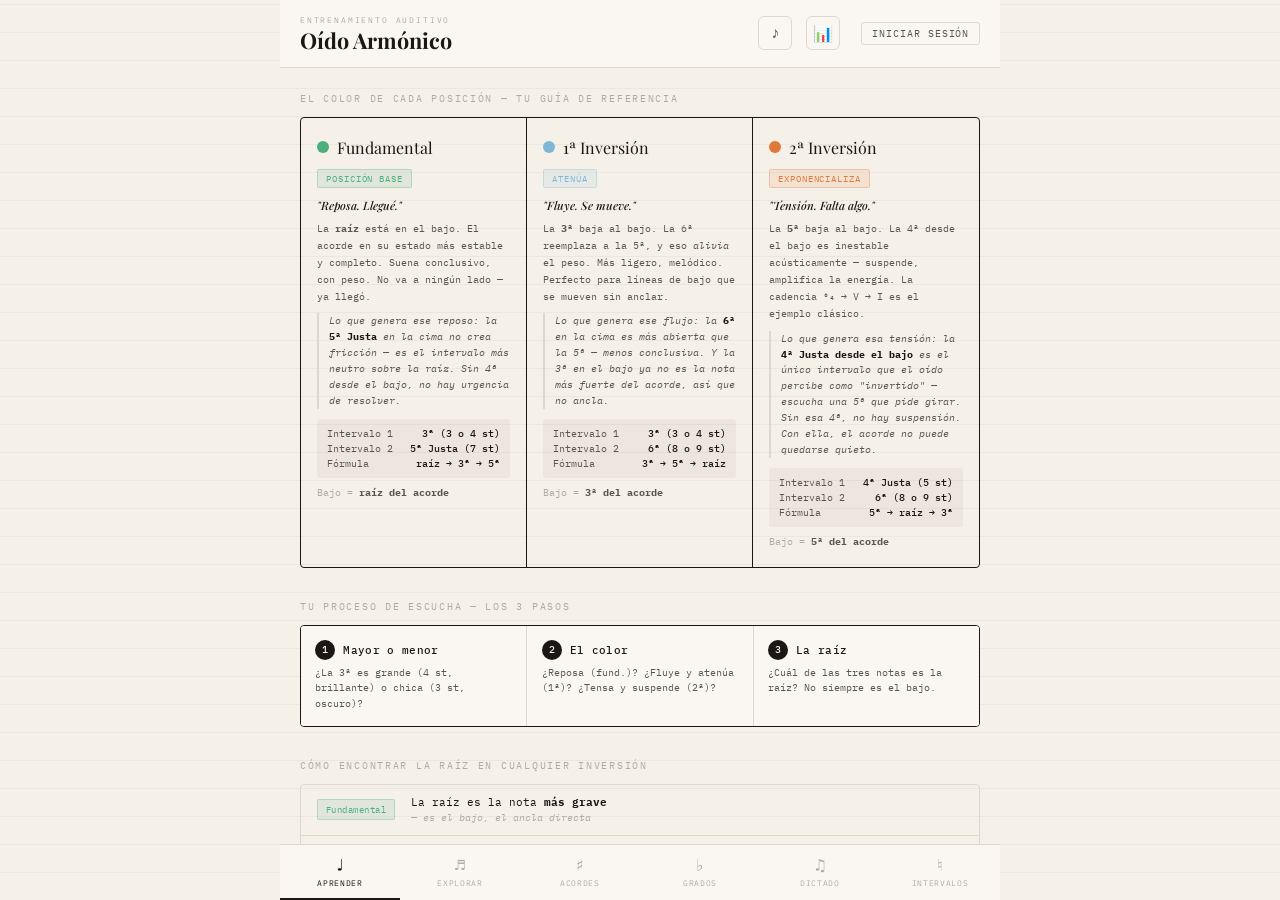
==== commit 2ebf5fc4: "feat: replace step 3 with root identification and adaptive hints" ====
--- a/index.html
+++ b/index.html
@@ -149,9 +149,34 @@
                 <div class="step-block">
                     <div class="step-num-line">
                         <div class="step-circle">3</div>
-                        <div class="s-title">Los intervalos</div>
-                    </div>
-                    <div class="s-desc">3ª+5ª · 3ª+6ª · 4ª+6ª — siempre contados desde el bajo.</div>
+                        <div class="s-title">La raíz</div>
+                    </div>
+                    <div class="s-desc">¿Cuál de las tres notas es la raíz? No siempre es el bajo.</div>
+                </div>
+            </div>
+
+            <span class="sec-label">Cómo encontrar la raíz en cualquier inversión</span>
+            <div class="root-rule-box">
+                <div class="root-rule-row">
+                    <span class="rr-pos tag-fund">Fundamental</span>
+                    <div class="rr-content">
+                        <span class="rr-rule">La raíz es la nota <strong>más grave</strong></span>
+                        <span class="rr-why">— es el bajo, el ancla directa</span>
+                    </div>
+                </div>
+                <div class="root-rule-row">
+                    <span class="rr-pos tag-inv1">1ª Inversión</span>
+                    <div class="rr-content">
+                        <span class="rr-rule">La raíz es la nota <strong>más aguda</strong></span>
+                        <span class="rr-why">— subió una octava al invertir</span>
+                    </div>
+                </div>
+                <div class="root-rule-row">
+                    <span class="rr-pos tag-inv2">2ª Inversión</span>
+                    <div class="rr-content">
+                        <span class="rr-rule">La raíz es la nota <strong>del medio</strong></span>
+                        <span class="rr-why">— entre la 5ª (bajo) y la 3ª (cima)</span>
+                    </div>
                 </div>
             </div>
 
@@ -286,13 +311,10 @@
                     <div class="q-step" id="step3">
                         <div class="q-step-header">
                             <div class="step-circle-sm" id="sc3">3</div>
-                            <div class="q-step-title">¿Qué intervalos desde el bajo?</div>
-                        </div>
-                        <div class="choice-row">
-                            <button class="choice-btn" onclick="answerStep3('fund-int')">3ª + 5ª</button>
-                            <button class="choice-btn" onclick="answerStep3('inv1-int')">3ª + 6ª</button>
-                            <button class="choice-btn" onclick="answerStep3('inv2-int')">4ª + 6ª</button>
-                        </div>
+                            <div class="q-step-title">¿Cuál es la raíz del acorde?</div>
+                        </div>
+                        <div class="choice-row" id="rootChoiceRow"></div>
+                        <div class="root-hint" id="rootHint"></div>
                         <div class="interval-reveal" id="intervalReveal">
                             <br>
                             <div class="interval-table">
--- a/style.css
+++ b/style.css
@@ -472,6 +472,50 @@
         color: var(--ink-mid);
     }
 
+    .root-rule-box {
+        border: 1px solid var(--rule);
+        border-radius: 4px;
+        overflow: hidden;
+        margin-bottom: 1.5rem;
+    }
+
+    .root-rule-row {
+        display: flex;
+        align-items: center;
+        gap: 1rem;
+        padding: 0.65rem 1rem;
+        border-bottom: 1px solid var(--rule);
+    }
+
+    .root-rule-row:last-child { border-bottom: none; }
+
+    .rr-pos {
+        font-family: 'IBM Plex Mono', monospace;
+        font-size: 0.58rem;
+        letter-spacing: 0.05em;
+        padding: 3px 8px;
+        border-radius: 2px;
+        white-space: nowrap;
+        flex: 0 0 auto;
+    }
+
+    .rr-content {
+        display: flex;
+        flex-direction: column;
+        gap: 2px;
+    }
+
+    .rr-rule {
+        font-size: 0.67rem;
+        color: var(--ink);
+    }
+
+    .rr-why {
+        font-size: 0.6rem;
+        color: var(--ink-faint);
+        font-style: italic;
+    }
+
     /* ── EXPLORER ── */
     .explorer-area {
         background: var(--paper);
@@ -3077,6 +3121,20 @@
         margin-bottom: 0.2rem;
     }
     .feedback-tip.visible { display: block; }
+
+    .root-hint {
+        display: none;
+        font-size: 0.62rem;
+        font-style: italic;
+        color: var(--ink-mid);
+        background: rgba(26, 23, 20, 0.04);
+        border-left: 3px solid var(--rule);
+        padding: 0.4rem 0.7rem;
+        border-radius: 0 3px 3px 0;
+        margin-top: 0.5rem;
+    }
+
+    .root-hint.visible { display: block; }
 
     /* ── RACHAS ── */
     .racha-bar {
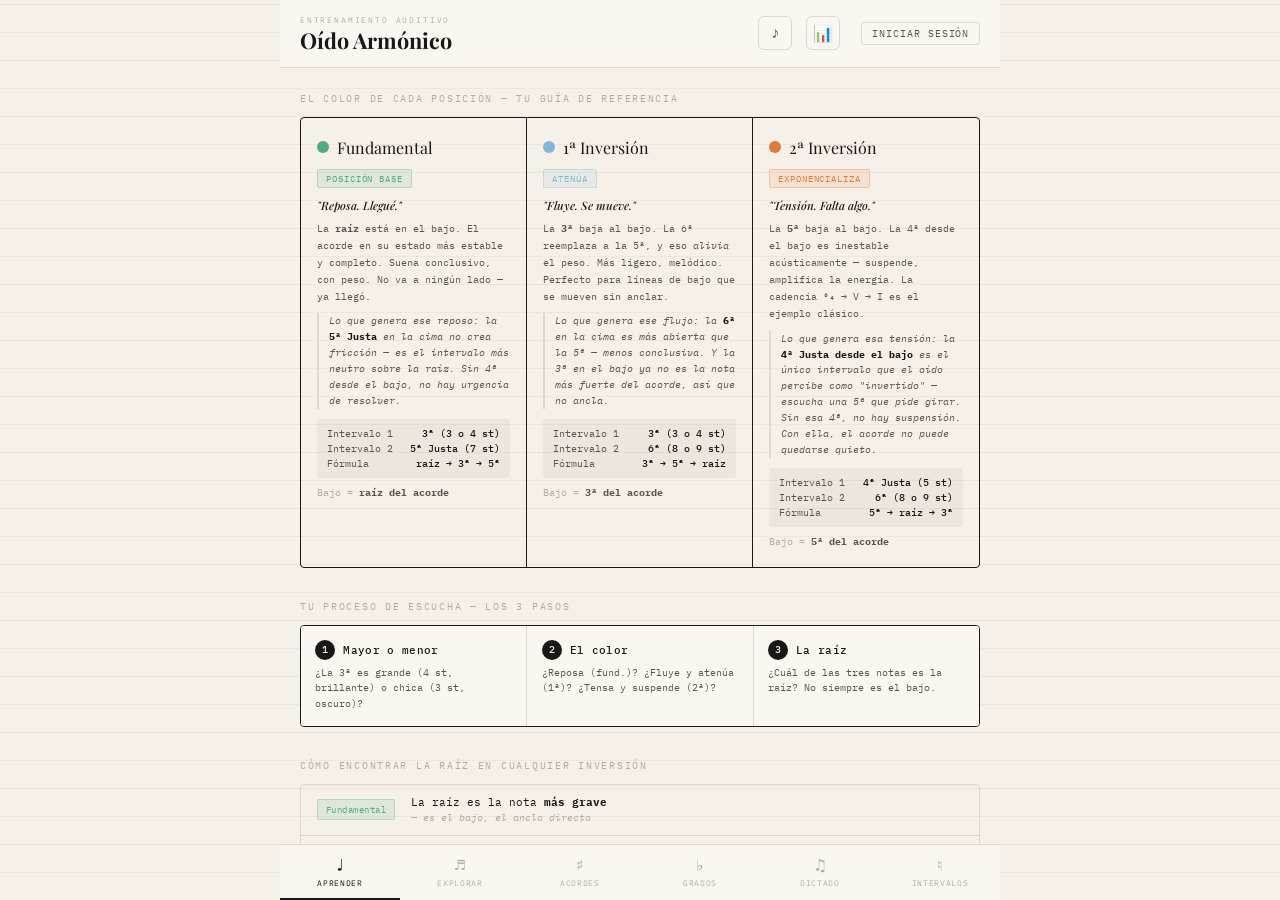
==== commit c65b7e48: "feat: add PWA support with service worker and install metadata" ====
--- a/index.html
+++ b/index.html
@@ -5,6 +5,11 @@
     <meta charset="UTF-8">
     <meta name="viewport" content="width=device-width, initial-scale=1.0">
     <title>Oído Armónico — Inversiones</title>
+    <link rel="manifest" href="/manifest.json">
+    <meta name="theme-color" content="#1a1714">
+    <meta name="apple-mobile-web-app-capable" content="yes">
+    <meta name="apple-mobile-web-app-status-bar-style" content="black-translucent">
+    <meta name="apple-mobile-web-app-title" content="Oído">
     <link rel="stylesheet" href="style.css">
 </head>
 
@@ -1144,6 +1149,47 @@
             if (pop && !pop.contains(e.target)) pop.classList.remove('open');
         });
     </script>
+
+    <!-- ── PWA: update banner ── -->
+    <div id="swUpdateBanner" style="display:none;position:fixed;bottom:5rem;left:50%;transform:translateX(-50%);
+        background:var(--ink);color:var(--paper);font-family:'IBM Plex Mono',monospace;font-size:0.65rem;
+        letter-spacing:0.06em;padding:0.55rem 1rem;border-radius:3px;z-index:9998;
+        display:none;align-items:center;gap:0.8rem;white-space:nowrap;">
+        nueva versión disponible
+        <button onclick="swUpdate()" style="background:rgba(255,255,255,0.15);border:none;color:inherit;
+            font-family:inherit;font-size:inherit;padding:3px 10px;border-radius:2px;cursor:pointer;">
+            actualizar
+        </button>
+    </div>
+
+    <!-- ── PWA: service worker registration ── -->
+    <script>
+        if ('serviceWorker' in navigator) {
+            navigator.serviceWorker.register('/sw.js').then(reg => {
+                reg.addEventListener('updatefound', () => {
+                    const sw = reg.installing;
+                    sw.addEventListener('statechange', () => {
+                        if (sw.state === 'installed' && navigator.serviceWorker.controller) {
+                            document.getElementById('swUpdateBanner').style.display = 'flex';
+                        }
+                    });
+                });
+            });
+        }
+        function swUpdate() {
+            navigator.serviceWorker.getRegistration().then(reg => {
+                if (reg && reg.waiting) {
+                    reg.waiting.postMessage({ type: 'SKIP_WAITING' });
+                    reg.waiting.addEventListener('statechange', e => {
+                        if (e.target.state === 'activated') location.reload();
+                    });
+                } else {
+                    location.reload();
+                }
+            });
+        }
+        navigator.serviceWorker && navigator.serviceWorker.addEventListener('controllerchange', () => location.reload());
+    </script>
 </body>
 
 </html>
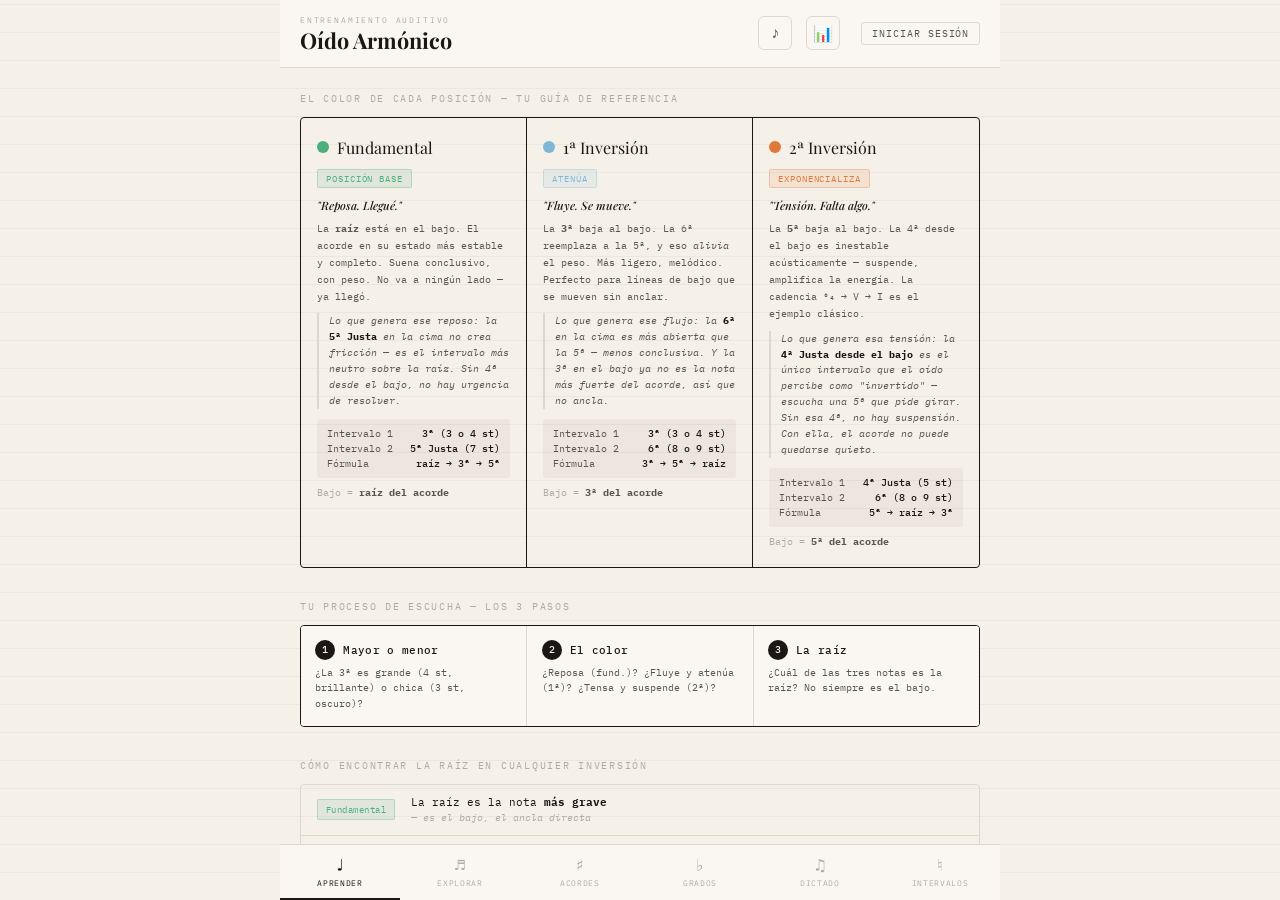
==== commit 6b0355ea: "feat: interval progress panel and cross-device Firebase sync" ====
--- a/index.html
+++ b/index.html
@@ -1060,6 +1060,12 @@
                 </div>
             </div>
 
+            <div class="adap-panel">
+                <div class="sec-label">Progreso por intervalo</div>
+                <div id="intProgBars"></div>
+                <div class="adap-focus" id="intFocusHint"></div>
+            </div>
+
         </div>
 
     </div><!-- end .wrap -->
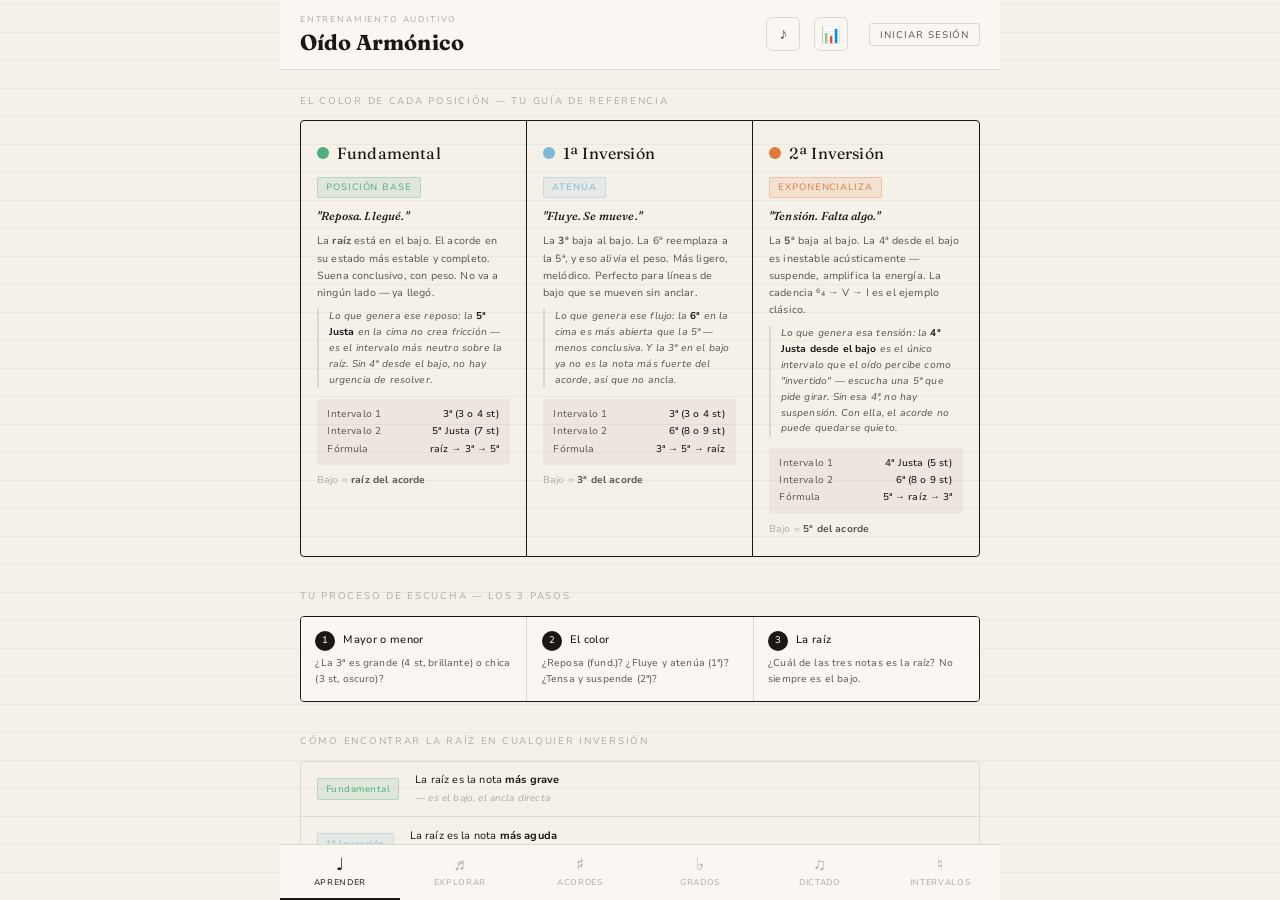
==== commit 1db10f98: "refactor: estructura modular (js/css/partials) + tipografía redonda - divide app.js en 15 módulos js" ====
--- a/index.html
+++ b/index.html
@@ -10,7 +10,12 @@
     <meta name="apple-mobile-web-app-capable" content="yes">
     <meta name="apple-mobile-web-app-status-bar-style" content="black-translucent">
     <meta name="apple-mobile-web-app-title" content="Oído">
-    <link rel="stylesheet" href="style.css">
+    <link rel="stylesheet" href="css/base.css">
+    <link rel="stylesheet" href="css/components.css">
+    <link rel="stylesheet" href="css/quiz.css">
+    <link rel="stylesheet" href="css/grados.css">
+    <link rel="stylesheet" href="css/armonia.css">
+    <link rel="stylesheet" href="css/dictado-intervalos.css">
 </head>
 
 <body>
@@ -71,1131 +76,64 @@
         <!-- ══════════════════════════════════════════
      TAB 1 — APRENDER
 ══════════════════════════════════════════ -->
-        <div class="tab-panel active" id="tab-aprender">
-
-            <span class="sec-label">El color de cada posición — tu guía de referencia</span>
-            <div class="color-grid">
-
-                <div class="color-card">
-                    <div class="cc-dot-row">
-                        <div class="cc-dot" style="background:var(--fund-acc)"></div>
-                        <div class="cc-name">Fundamental</div>
-                    </div>
-                    <span class="cc-tag tag-fund">Posición base</span>
-                    <div class="cc-feeling">"Reposa. Llegué."</div>
-                    <div class="cc-desc">La <strong>raíz</strong> está en el bajo. El acorde en su estado más estable y
-                        completo. Suena conclusivo, con peso. No va a ningún lado — ya llegó.</div>
-                    <div class="cc-insight">Lo que genera ese reposo: la <strong>5ª Justa</strong> en la cima no crea fricción — es el intervalo más neutro sobre la raíz. Sin 4ª desde el bajo, no hay urgencia de resolver.</div>
-                    <div class="cc-int-box">
-                        <div class="cc-int-row"><span>Intervalo 1</span><span>3ª (3 o 4 st)</span></div>
-                        <div class="cc-int-row"><span>Intervalo 2</span><span>5ª Justa (7 st)</span></div>
-                        <div class="cc-int-row"><span>Fórmula</span><span>raíz → 3ª → 5ª</span></div>
-                    </div>
-                    <div class="cc-bass">Bajo = <strong>raíz del acorde</strong></div>
-                </div>
-
-                <div class="color-card" style="border-right:1px solid var(--ink)">
-                    <div class="cc-dot-row">
-                        <div class="cc-dot" style="background:var(--inv1-acc)"></div>
-                        <div class="cc-name">1ª Inversión</div>
-                    </div>
-                    <span class="cc-tag tag-inv1">Atenúa</span>
-                    <div class="cc-feeling">"Fluye. Se mueve."</div>
-                    <div class="cc-desc">La <strong>3ª</strong> baja al bajo. La 6ª reemplaza a la 5ª, y eso
-                        <em>alivia</em> el peso. Más ligero, melódico. Perfecto para líneas de bajo que se mueven sin
-                        anclar.
-                    </div>
-                    <div class="cc-insight">Lo que genera ese flujo: la <strong>6ª</strong> en la cima es más abierta que la 5ª — menos conclusiva. Y la 3ª en el bajo ya no es la nota más fuerte del acorde, así que no ancla.</div>
-                    <div class="cc-int-box">
-                        <div class="cc-int-row"><span>Intervalo 1</span><span>3ª (3 o 4 st)</span></div>
-                        <div class="cc-int-row"><span>Intervalo 2</span><span>6ª (8 o 9 st)</span></div>
-                        <div class="cc-int-row"><span>Fórmula</span><span>3ª → 5ª → raíz</span></div>
-                    </div>
-                    <div class="cc-bass">Bajo = <strong>3ª del acorde</strong></div>
-                </div>
-
-                <div class="color-card">
-                    <div class="cc-dot-row">
-                        <div class="cc-dot" style="background:var(--inv2-acc)"></div>
-                        <div class="cc-name">2ª Inversión</div>
-                    </div>
-                    <span class="cc-tag tag-inv2">Exponencializa</span>
-                    <div class="cc-feeling">"Tensión. Falta algo."</div>
-                    <div class="cc-desc">La <strong>5ª</strong> baja al bajo. La 4ª desde el bajo es inestable
-                        acústicamente — suspende, amplifica la energía. La cadencia ⁶₄ → V → I es el ejemplo clásico.
-                    </div>
-                    <div class="cc-insight">Lo que genera esa tensión: la <strong>4ª Justa desde el bajo</strong> es el único intervalo que el oído percibe como "invertido" — escucha una 5ª que pide girar. Sin esa 4ª, no hay suspensión. Con ella, el acorde no puede quedarse quieto.</div>
-                    <div class="cc-int-box">
-                        <div class="cc-int-row"><span>Intervalo 1</span><span>4ª Justa (5 st)</span></div>
-                        <div class="cc-int-row"><span>Intervalo 2</span><span>6ª (8 o 9 st)</span></div>
-                        <div class="cc-int-row"><span>Fórmula</span><span>5ª → raíz → 3ª</span></div>
-                    </div>
-                    <div class="cc-bass">Bajo = <strong>5ª del acorde</strong></div>
-                </div>
-
-            </div>
-
-            <span class="sec-label">Tu proceso de escucha — los 3 pasos</span>
-            <div class="steps-row">
-                <div class="step-block">
-                    <div class="step-num-line">
-                        <div class="step-circle">1</div>
-                        <div class="s-title">Mayor o menor</div>
-                    </div>
-                    <div class="s-desc">¿La 3ª es grande (4 st, brillante) o chica (3 st, oscuro)?</div>
-                </div>
-                <div class="step-block">
-                    <div class="step-num-line">
-                        <div class="step-circle">2</div>
-                        <div class="s-title">El color</div>
-                    </div>
-                    <div class="s-desc">¿Reposa (fund.)? ¿Fluye y atenúa (1ª)? ¿Tensa y suspende (2ª)?</div>
-                </div>
-                <div class="step-block">
-                    <div class="step-num-line">
-                        <div class="step-circle">3</div>
-                        <div class="s-title">La raíz</div>
-                    </div>
-                    <div class="s-desc">¿Cuál de las tres notas es la raíz? No siempre es el bajo.</div>
-                </div>
-            </div>
-
-            <span class="sec-label">Cómo encontrar la raíz en cualquier inversión</span>
-            <div class="root-rule-box">
-                <div class="root-rule-row">
-                    <span class="rr-pos tag-fund">Fundamental</span>
-                    <div class="rr-content">
-                        <span class="rr-rule">La raíz es la nota <strong>más grave</strong></span>
-                        <span class="rr-why">— es el bajo, el ancla directa</span>
-                    </div>
-                </div>
-                <div class="root-rule-row">
-                    <span class="rr-pos tag-inv1">1ª Inversión</span>
-                    <div class="rr-content">
-                        <span class="rr-rule">La raíz es la nota <strong>más aguda</strong></span>
-                        <span class="rr-why">— subió una octava al invertir</span>
-                    </div>
-                </div>
-                <div class="root-rule-row">
-                    <span class="rr-pos tag-inv2">2ª Inversión</span>
-                    <div class="rr-content">
-                        <span class="rr-rule">La raíz es la nota <strong>del medio</strong></span>
-                        <span class="rr-why">— entre la 5ª (bajo) y la 3ª (cima)</span>
-                    </div>
-                </div>
-            </div>
-
-            <div class="btn-row-center">
-                <button class="go-btn" onclick="switchTab('explorar')">Explorar y escuchar acordes →</button>
-            </div>
-
-        </div>
+        <div data-partial="partials/tab-aprender.html"></div>
 
         <!-- ══════════════════════════════════════════
      TAB 2 — EXPLORAR
 ══════════════════════════════════════════ -->
-        <div class="tab-panel" id="tab-explorar">
-            <div class="tab-intro">
-                <div class="tab-intro-title">Explorador de acordes</div>
-                <div class="tab-intro-desc">Tocá cualquier acorde para escucharlo — los detalles aparecen en un panel abajo sin perderte de lugar en la lista. Usá los filtros para navegar entre los 72 acordes.</div>
-            </div>
-            <div class="explorer-area">
-
-                <div class="filter-row">
-                    <span class="filter-label">filtrar:</span>
-                    <button class="filter-btn f-active" onclick="setFilter('all',this)">Todos</button>
-                    <button class="filter-btn f-fund" onclick="setFilter('fundamental',this)">Fundamental</button>
-                    <button class="filter-btn f-inv1" onclick="setFilter('primera',this)">1ª Inversión</button>
-                    <button class="filter-btn f-inv2" onclick="setFilter('segunda',this)">2ª Inversión</button>
-                    <button class="filter-btn" onclick="setFilter('mayor',this)">Mayor</button>
-                    <button class="filter-btn" onclick="setFilter('menor',this)">Menor</button>
-                </div>
-                <div class="filter-row" id="rootFilterRow">
-                    <span class="filter-label">raíz:</span>
-                    <button class="filter-btn root-filter-btn f-active" onclick="setRootFilter('all',this)">Todas</button>
-                    <button class="filter-btn root-filter-btn" onclick="setRootFilter('Do',this)">Do</button>
-                    <button class="filter-btn root-filter-btn" onclick="setRootFilter('Do#',this)">Do#</button>
-                    <button class="filter-btn root-filter-btn" onclick="setRootFilter('Re',this)">Re</button>
-                    <button class="filter-btn root-filter-btn" onclick="setRootFilter('Mib',this)">Mib</button>
-                    <button class="filter-btn root-filter-btn" onclick="setRootFilter('Mi',this)">Mi</button>
-                    <button class="filter-btn root-filter-btn" onclick="setRootFilter('Fa',this)">Fa</button>
-                    <button class="filter-btn root-filter-btn" onclick="setRootFilter('Fa#',this)">Fa#</button>
-                    <button class="filter-btn root-filter-btn" onclick="setRootFilter('Sol',this)">Sol</button>
-                    <button class="filter-btn root-filter-btn" onclick="setRootFilter('Lab',this)">Lab</button>
-                    <button class="filter-btn root-filter-btn" onclick="setRootFilter('La',this)">La</button>
-                    <button class="filter-btn root-filter-btn" onclick="setRootFilter('Sib',this)">Sib</button>
-                    <button class="filter-btn root-filter-btn" onclick="setRootFilter('Si',this)">Si</button>
-                </div>
-
-                <div class="chord-tiles" id="chordTiles"></div>
-
-            </div><!-- end .explorer-area -->
-        </div>
+        <div data-partial="partials/tab-explorar.html"></div>
 
         <!-- ══════════════════════════════════════════
      TAB 3 — PRACTICAR
 ══════════════════════════════════════════ -->
-        <div class="tab-panel" id="tab-practicar">
-
-            <div class="tab-intro">
-                <div class="tab-intro-title">Quiz de inversiones</div>
-                <div class="tab-intro-desc">Elegí el modo. <strong>Quiz completo</strong>: 3 pasos (calidad → posición → intervalos). <strong>Solo posición</strong>: distingue Fundamental / 1ª / 2ª en una secuencia de 10 acordes — podés filtrar por Mayor, menor o ambos.</div>
-            </div>
-
-            <!-- Mode selector -->
-            <div class="practicar-mode-selector">
-                <button class="pm-btn pm-active" id="pmCompleto" onclick="switchPracticarMode('completo')">Quiz completo</button>
-                <button class="pm-btn" id="pmPosicion" onclick="switchPracticarMode('posicion')">Solo posición</button>
-            </div>
-
-            <!-- ── COMPLETO SECTION ── -->
-            <div id="completoSection">
-            <div class="adap-panel" id="invProgressPanel">
-                <span class="sec-label" style="margin-bottom:0.6rem">Tu progreso por posición</span>
-                <div id="invProgBars"></div>
-                <div class="adap-focus" id="invFocusHint">Presioná ▶ para empezar — el sistema irá adaptándose.</div>
-            </div>
-            <span class="sec-label">Referencia rápida</span>
-            <div class="ref-grid" style="margin-bottom:1.5rem;">
-                <div class="ref-card">
-                    <div class="pos-name"><span class="pos-dot dot-fund"></span>Fundamental</div>
-                    <div class="pos-intervals">3ª + 5ª · bajo = raíz</div>
-                    <div class="pos-color-fund">estable · reposa</div>
-                </div>
-                <div class="ref-card">
-                    <div class="pos-name"><span class="pos-dot dot-inv1"></span>1ª Inversión</div>
-                    <div class="pos-intervals">3ª + 6ª · bajo = 3ª</div>
-                    <div class="pos-color-inv1">suave · atenúa</div>
-                </div>
-                <div class="ref-card">
-                    <div class="pos-name"><span class="pos-dot dot-inv2"></span>2ª Inversión</div>
-                    <div class="pos-intervals">4ª + 6ª · bajo = 5ª</div>
-                    <div class="pos-color-inv2">tenso · exponencializa</div>
-                </div>
-            </div>
-
-            <div class="quiz-area">
-                <div class="play-zone">
-                    <button class="big-play-btn" id="playBtn" onclick="startRound()">▶</button>
-                    <div class="play-hint" id="playHint">toca para escuchar un acorde</div>
-                    <div class="mode-row" style="justify-content:center;margin-bottom:0">
-                        <span class="mode-label">reproducción:</span>
-                        <button class="mode-btn mode-btn-simul m-active" onclick="setPlayMode('simul')">■ simultáneo</button>
-                        <button class="mode-btn mode-btn-arp" onclick="setPlayMode('arp')">♩ arpegiado</button>
-                    </div>
-                    <button class="repeat-btn" id="repeatBtn" onclick="repeatChord()" disabled>↺ repetir</button>
-                </div>
-
-                <div class="quiz-steps">
-                    <div class="q-step" id="step1">
-                        <div class="q-step-header">
-                            <div class="step-circle-sm" id="sc1">1</div>
-                            <div class="q-step-title">¿Es mayor o menor?</div>
-                        </div>
-                        <div class="choice-row">
-                            <button class="choice-btn" onclick="answerStep1('mayor')">Mayor</button>
-                            <button class="choice-btn" onclick="answerStep1('menor')">Menor</button>
-                        </div>
-                    </div>
-
-                    <div class="q-step" id="step2">
-                        <div class="q-step-header">
-                            <div class="step-circle-sm" id="sc2">2</div>
-                            <div class="q-step-title">¿Qué color tiene?</div>
-                        </div>
-                        <div class="choice-row">
-                            <button class="choice-btn" onclick="answerStep2('fundamental')">Estable · reposa<br><small
-                                    style="font-size:0.6rem;opacity:0.6">Fundamental</small></button>
-                            <button class="choice-btn" onclick="answerStep2('primera')">Suave · fluye<br><small
-                                    style="font-size:0.6rem;opacity:0.6">1ª Inversión</small></button>
-                            <button class="choice-btn" onclick="answerStep2('segunda')">Tenso · suspende<br><small
-                                    style="font-size:0.6rem;opacity:0.6">2ª Inversión</small></button>
-                        </div>
-                    </div>
-
-                    <div class="q-step" id="step3">
-                        <div class="q-step-header">
-                            <div class="step-circle-sm" id="sc3">3</div>
-                            <div class="q-step-title">¿Cuál es la raíz del acorde?</div>
-                        </div>
-                        <div class="choice-row" id="rootChoiceRow"></div>
-                        <div class="root-hint" id="rootHint"></div>
-                        <div class="interval-reveal" id="intervalReveal">
-                            <br>
-                            <div class="interval-table">
-                                <div class="int-row">
-                                    <div class="int-cell">Nota en bajo</div>
-                                    <div class="int-cell highlight" id="iBasNote">—</div>
-                                </div>
-                                <div class="int-row">
-                                    <div class="int-cell">2ª nota</div>
-                                    <div class="int-cell" id="iMidNote">—</div>
-                                </div>
-                                <div class="int-row">
-                                    <div class="int-cell">3ª nota</div>
-                                    <div class="int-cell" id="iTopNote">—</div>
-                                </div>
-                                <div class="int-row">
-                                    <div class="int-cell">Intervalo 1</div>
-                                    <div class="int-cell highlight" id="iInt1">—</div>
-                                </div>
-                                <div class="int-row int-why-row">
-                                    <div class="int-cell int-why-label">→ efecto</div>
-                                    <div class="int-cell int-why-val" id="iInt1Why"></div>
-                                </div>
-                                <div class="int-row">
-                                    <div class="int-cell">Intervalo 2</div>
-                                    <div class="int-cell highlight" id="iInt2">—</div>
-                                </div>
-                                <div class="int-row int-why-row">
-                                    <div class="int-cell int-why-label">→ efecto</div>
-                                    <div class="int-cell int-why-val" id="iInt2Why"></div>
-                                </div>
-                            </div>
-                        </div>
-                    </div>
-                </div>
-
-                <div class="feedback-tip" id="invFeedback"></div>
-
-                <div class="reveal-panel" id="revealPanel">
-                    <div class="rev-name" id="revName">—</div>
-                    <div class="rev-sub" id="revSub">—</div>
-                    <div class="rev-pills" id="revPills"></div>
-                    <div class="rev-insight" id="revInsight"></div>
-                    <button class="next-btn" onclick="nextRound()">→ siguiente acorde</button>
-                </div>
-            </div>
-
-            <div class="score-bar">
-                <div class="score-part">
-                    <div class="score-label">Ronda</div>
-                    <div class="score-val" id="scoreRound">—</div>
-                </div>
-                <div class="score-divider"></div>
-                <div class="score-part">
-                    <div class="score-label">Paso 1</div>
-                    <div class="score-val" id="s1Score">0/0</div>
-                </div>
-                <div class="score-divider"></div>
-                <div class="score-part">
-                    <div class="score-label">Paso 2</div>
-                    <div class="score-val" id="s2Score">0/0</div>
-                </div>
-                <div class="score-divider"></div>
-                <div class="score-part">
-                    <div class="score-label">Paso 3</div>
-                    <div class="score-val" id="s3Score">0/0</div>
-                </div>
-                <div class="score-divider"></div>
-                <div class="score-part">
-                    <div class="score-label">Total</div>
-                    <div class="score-val" id="totalScore">0/0</div>
-                </div>
-            </div>
-            <div class="hist-bar" id="hist-inversiones"></div>
-            <div class="racha-bar" id="racha-inversiones"></div>
-            </div><!-- end #completoSection -->
-
-            <!-- ── SOLO POSICIÓN SECTION ── -->
-            <div id="posicionSection" style="display:none">
-
-                <div class="pos-quality-row">
-                    <span class="filter-label">calidad:</span>
-                    <button class="seq-quality-btn sq-active" onclick="setSeqQuality('ambos',this)">Mayor y menor</button>
-                    <button class="seq-quality-btn" onclick="setSeqQuality('mayor',this)">Solo mayor</button>
-                    <button class="seq-quality-btn" onclick="setSeqQuality('menor',this)">Solo menor</button>
-                </div>
-
-                <!-- Panel de progreso acumulado -->
-                <div class="adap-panel" id="posProgressPanel">
-                    <span class="sec-label" style="margin-bottom:0.6rem">Tu progreso por posición</span>
-                    <div id="posProgBars"></div>
-                    <div class="adap-focus" id="posFocusHint">Hacé al menos una secuencia para ver recomendaciones.</div>
-                </div>
-
-                <div class="quiz-area">
-                    <div class="play-zone">
-                        <button class="big-play-btn" id="seqPlayBtn" onclick="startSeqRound()">▶</button>
-                        <div class="play-hint" id="seqPlayHint">toca para comenzar la secuencia</div>
-                        <div class="mode-row" style="justify-content:center;margin-bottom:0">
-                            <span class="mode-label">reproducción:</span>
-                            <button class="mode-btn mode-btn-simul m-active" onclick="setPlayMode('simul')">■ simultáneo</button>
-                            <button class="mode-btn mode-btn-arp" onclick="setPlayMode('arp')">♩ arpegiado</button>
-                        </div>
-                        <button class="repeat-btn" id="seqRepeatBtn" onclick="repeatSeq()" disabled>↺ repetir este acorde</button>
-                    </div>
-
-                    <div class="seq-slots-area">
-                        <div class="seq-slots-hint">10 acordes — identificá la posición de cada uno en orden</div>
-                        <div class="seq-slots" id="seqSlots"></div>
-                    </div>
-
-                    <div class="quiz-steps">
-                        <div class="q-step active" id="seqStep">
-                            <div class="q-step-header">
-                                <div class="q-step-title" id="seqStepTitle">¿Qué posición es?</div>
-                            </div>
-                            <div class="choice-row">
-                                <button class="choice-btn seq-choice-btn" onclick="answerSeq('fundamental')">Fundamental<br><small style="font-size:0.6rem;opacity:0.6">estable · reposa</small></button>
-                                <button class="choice-btn seq-choice-btn" onclick="answerSeq('primera')">1ª Inversión<br><small style="font-size:0.6rem;opacity:0.6">suave · atenúa</small></button>
-                                <button class="choice-btn seq-choice-btn" onclick="answerSeq('segunda')">2ª Inversión<br><small style="font-size:0.6rem;opacity:0.6">tenso · suspende</small></button>
-                            </div>
-                        </div>
-                    </div>
-
-                    <div class="feedback-tip" id="posFeedback"></div>
-
-                    <div class="reveal-panel" id="seqRevealPanel">
-                        <div class="rev-name" id="seqRevScore">—</div>
-                        <div class="rev-sub" id="seqRevMsg">—</div>
-                        <div class="seq-reveal-list" id="seqRevealList"></div>
-                        <button class="next-btn" onclick="startSeqRound()">→ nueva secuencia</button>
-                    </div>
-                </div>
-
-                <div class="hist-bar" id="hist-posicion"></div>
-                <div class="racha-bar" id="racha-posicion"></div>
-
-                <!-- ── BANCO DE SECUENCIAS PROPIAS ── -->
-                <div class="custom-progs-area">
-                    <span class="sec-label">Agregar secuencia propia al banco</span>
-                    <div class="custom-builder-zone">
-                        <div class="custom-builder-hint">Elegí la calidad y tocá las posiciones para construir tu secuencia (mín. 2, máx. 10)</div>
-
-                        <div class="cseq-quality-row">
-                            <span class="filter-label">calidad:</span>
-                            <button class="cseq-q-btn cq-active" onclick="setCseqQuality('ambos',this)">Mayor y menor</button>
-                            <button class="cseq-q-btn" onclick="setCseqQuality('mayor',this)">Solo mayor</button>
-                            <button class="cseq-q-btn" onclick="setCseqQuality('menor',this)">Solo menor</button>
-                        </div>
-
-                        <div class="cseq-pos-picker">
-                            <button class="cseq-pos-btn cpb-fund" onclick="cseqAdd('fundamental')">Fundamental</button>
-                            <button class="cseq-pos-btn cpb-inv1" onclick="cseqAdd('primera')">1ª Inversión</button>
-                            <button class="cseq-pos-btn cpb-inv2" onclick="cseqAdd('segunda')">2ª Inversión</button>
-                        </div>
-
-                        <div class="custom-builder-preview-row">
-                            <div class="custom-builder-preview" id="cseqPreview">—</div>
-                            <span class="custom-prog-count" id="cseqCount">0/10</span>
-                            <button class="custom-undo-btn" onclick="cseqRemoveLast()">↩</button>
-                        </div>
-
-                        <div class="custom-builder-save-row">
-                            <input type="text" class="custom-prog-name-input" id="cseqName" placeholder="nombre de la secuencia…" maxlength="40" />
-                            <button class="custom-prog-save-btn" id="cseqSaveBtn" onclick="cseqSubmit()" disabled>Guardar</button>
-                        </div>
-                    </div>
-
-                    <div class="custom-prog-list" id="cseqList"></div>
-                </div>
-
-            </div><!-- end #posicionSection -->
-
-        </div>
+        <div data-partial="partials/tab-practicar.html"></div>
 
         <!-- ══════════════════════════════════════════
      TAB 4 — GRADOS TONALES
 ══════════════════════════════════════════ -->
-        <div class="tab-panel" id="tab-grados">
-
-            <div class="tab-intro">
-                <div class="tab-intro-title">Grados, cadencias y armonía funcional</div>
-                <div class="tab-intro-desc">Seis modos de entrenamiento. <strong>Grados</strong>: identificá el grado tonal por su sonido. <strong>Funciones</strong>: ¿es tónica, subdominante o dominante? <strong>Cadencias</strong>: reconocé el tipo de cierre. <strong>Tonal/Modal</strong>: ¿el movimiento resuelve o flota? <strong>Progresiones</strong>: identificá acorde a acorde. <strong>Completar</strong>: ¿qué acorde sigue?</div>
-            </div>
-
-            <!-- Sub-mode selector -->
-            <div class="grados-mode-selector">
-                <button class="gm-btn gm-active" id="gmGrados" onclick="switchGradosMode('grados')">Grados</button>
-                <button class="gm-btn" id="gmFunc"   onclick="switchGradosMode('funciones')">Funciones</button>
-                <button class="gm-btn" id="gmCad"    onclick="switchGradosMode('cadencias')">Cadencias</button>
-                <button class="gm-btn" id="gmModal"  onclick="switchGradosMode('modalidad')">Tonal / Modal</button>
-                <button class="gm-btn" id="gmProg"   onclick="switchGradosMode('progresiones')">Progresiones</button>
-                <button class="gm-btn" id="gmComp"   onclick="switchGradosMode('completar')">Completar</button>
-            </div>
-
-            <!-- ── GRADOS SECTION ── -->
-            <div id="gradosSection">
-
-                <div class="adap-panel" id="gradosProgressPanel">
-                    <span class="sec-label" style="margin-bottom:0.6rem">Tu progreso por grado tonal</span>
-                    <div id="gradosProgBars"></div>
-                    <div class="adap-focus" id="gradosFocusHint">Presioná ▶ para empezar — el sistema irá adaptándose.</div>
-                </div>
-
-                <div class="ref-toggle-row">
-                    <span class="sec-label" style="margin:0">Los 6 grados diatónicos de Do Mayor</span>
-                    <button class="ref-toggle-btn" id="toggleRefBtn" onclick="toggleGradosRef()">ver referencia ↓</button>
-                </div>
-                <div class="deg-ref-grid ref-hidden" id="degRefGrid"></div>
-
-                <div class="quiz-area">
-                    <div class="play-zone">
-                        <button class="big-play-btn" id="degPlayBtn" onclick="startDegreeRound()">▶</button>
-                        <div class="play-hint" id="degPlayHint">toca para escuchar un grado tonal</div>
-                        <div class="deg-context-hint">
-                            escucharás: <strong>Do Mayor</strong> (contexto) → <strong>acorde misterio</strong>
-                        </div>
-                        <div class="mode-row" style="justify-content:center;margin-bottom:0">
-                            <span class="mode-label">reproducción:</span>
-                            <button class="mode-btn mode-btn-simul m-active" onclick="setPlayMode('simul')">■ simultáneo</button>
-                            <button class="mode-btn mode-btn-arp" onclick="setPlayMode('arp')">♩ arpegiado</button>
-                        </div>
-                        <button class="repeat-btn" id="degRepeatBtn" onclick="repeatDegree()" disabled>↺ repetir</button>
-                    </div>
-
-                    <div class="deg-btn-grid" id="degBtnGrid"></div>
-                    <div class="feedback-tip" id="gradFeedback"></div>
-
-                    <div class="reveal-panel" id="degRevealPanel">
-                        <div class="rev-name" id="degRevTitle">—</div>
-                        <span class="deg-rev-quality" id="degRevQuality">—</span>
-                        <div class="rev-sub" id="degRevFeeling">—</div>
-                        <div class="deg-rev-desc" id="degRevDesc">—</div>
-                        <div class="deg-rev-prog" id="degRevProg">—</div>
-                        <button class="next-btn" onclick="startDegreeRound()">→ siguiente grado</button>
-                    </div>
-                </div>
-
-                <div class="score-bar">
-                    <div class="score-part">
-                        <div class="score-label">Ronda</div>
-                        <div class="score-val" id="degRound">—</div>
-                    </div>
-                    <div class="score-divider"></div>
-                    <div class="score-part">
-                        <div class="score-label">Aciertos</div>
-                        <div class="score-val" id="degScore">0/0</div>
-                    </div>
-                </div>
-                <div class="hist-bar" id="hist-grados"></div>
-                <div class="racha-bar" id="racha-grados"></div>
-
-            </div><!-- end #gradosSection -->
-
-            <!-- ── PROGRESIONES SECTION ── -->
-            <div id="progresionesSection" style="display:none">
-
-                <div class="adap-panel" id="progProgressPanel">
-                    <span class="sec-label" style="margin-bottom:0.6rem">Tu progreso — progresiones más difíciles</span>
-                    <div id="progProgBars"></div>
-                    <div class="adap-focus" id="progFocusHint">Presioná ▶ para empezar — el sistema irá adaptándose.</div>
-                </div>
-
-                <div class="ref-toggle-row">
-                    <span class="sec-label" style="margin:0">13 progresiones de Do Mayor</span>
-                    <button class="ref-toggle-btn" id="toggleProgRefBtn" onclick="toggleProgRef()">ver referencia ↓</button>
-                </div>
-                <div class="prog-ref-grid ref-hidden" id="progRefGrid"></div>
-
-                <div class="quiz-area">
-                    <div class="play-zone">
-                        <button class="big-play-btn" id="progPlayBtn" onclick="startProgRound()">▶</button>
-                        <div class="play-hint" id="progPlayHint">toca para escuchar una progresión</div>
-                        <div class="mode-row" style="justify-content:center;margin-bottom:0">
-                            <span class="mode-label">reproducción:</span>
-                            <button class="mode-btn mode-btn-simul m-active" onclick="setPlayMode('simul')">■ simultáneo</button>
-                            <button class="mode-btn mode-btn-arp" onclick="setPlayMode('arp')">♩ arpegiado</button>
-                        </div>
-                        <button class="repeat-btn" id="progRepeatBtn" onclick="repeatProg()" disabled>↺ repetir</button>
-                    </div>
-
-                    <div class="prog-slots-area">
-                        <div class="prog-slots-hint">identifica cada acorde en orden</div>
-                        <div class="prog-slots" id="progSlots"></div>
-                    </div>
-
-                    <div class="prog-chord-previews" id="progChordPreviews" style="display:none"></div>
-
-                    <div class="deg-btn-grid" id="progBtnGrid"></div>
-                    <div class="feedback-tip" id="progFeedback"></div>
-
-                    <div class="reveal-panel" id="progRevealPanel">
-                        <div class="rev-name" id="progRevTitle">—</div>
-                        <div class="prog-rev-chords" id="progRevChords">—</div>
-                        <div class="rev-sub" id="progRevFeeling">—</div>
-                        <div class="deg-rev-desc" id="progRevDesc">—</div>
-                        <div class="prog-rev-songs" id="progRevSongs"></div>
-                        <button class="next-btn" onclick="startProgRound()">→ siguiente progresión</button>
-                    </div>
-                </div>
-
-                <div class="score-bar">
-                    <div class="score-part">
-                        <div class="score-label">Ronda</div>
-                        <div class="score-val" id="progRound">—</div>
-                    </div>
-                    <div class="score-divider"></div>
-                    <div class="score-part">
-                        <div class="score-label">Aciertos</div>
-                        <div class="score-val" id="progScore">0/0</div>
-                    </div>
-                </div>
-                <div class="hist-bar" id="hist-progresiones"></div>
-                <div class="racha-bar" id="racha-progresiones"></div>
-
-                <!-- ── CONSTRUCTOR DE PROGRESIONES PROPIAS ── -->
-                <div class="custom-progs-area">
-                    <span class="sec-label">Agregar progresión propia al banco</span>
-                    <div class="custom-builder-zone">
-                        <div class="custom-builder-hint">Tocá los grados para construir tu secuencia (mín. 2, máx. 8 acordes)</div>
-                        <div class="deg-btn-grid" id="customDegPicker"></div>
-                        <div class="custom-builder-preview-row">
-                            <div class="custom-builder-preview" id="customProgPreview">—</div>
-                            <span class="custom-prog-count" id="customProgCount">0/6</span>
-                            <button class="custom-undo-btn" onclick="customBuilderRemoveLast()">↩</button>
-                        </div>
-                        <div class="custom-builder-save-row">
-                            <input type="text" class="custom-prog-name-input" id="customProgName" placeholder="nombre de la progresión…" maxlength="40" />
-                            <button class="custom-prog-save-btn" id="customProgSaveBtn" onclick="submitCustomProg()" disabled>Guardar</button>
-                        </div>
-                    </div>
-                    <div class="custom-prog-list" id="customProgList"></div>
-                </div>
-
-            </div><!-- end #progresionesSection -->
-
-            <!-- ── FUNCIONES SECTION ── -->
-            <div id="funcionesSection" style="display:none">
-
-                <div class="adap-panel" id="funcionProgressPanel">
-                    <span class="sec-label" style="margin-bottom:0.6rem">Tu progreso por grado (función)</span>
-                    <div id="funcProgBars"></div>
-                    <div class="adap-focus" id="funcFocusHint">Presioná ▶ para empezar — el sistema irá adaptándose.</div>
-                </div>
-
-                <div class="quiz-area">
-                    <div class="play-zone">
-                        <button class="big-play-btn" id="funcPlayBtn" onclick="startFuncionRound()">▶</button>
-                        <div class="play-hint" id="funcPlayHint">toca para escuchar un acorde</div>
-                        <div class="deg-context-hint">
-                            escucharás: <strong>Do Mayor</strong> (contexto) → <strong>acorde misterio</strong>
-                        </div>
-                        <div class="mode-row" style="justify-content:center;margin-bottom:0">
-                            <span class="mode-label">reproducción:</span>
-                            <button class="mode-btn mode-btn-simul m-active" onclick="setPlayMode('simul')">■ simultáneo</button>
-                            <button class="mode-btn mode-btn-arp" onclick="setPlayMode('arp')">♩ arpegiado</button>
-                        </div>
-                        <button class="repeat-btn" id="funcRepeatBtn" onclick="repeatFuncion()" disabled>↺ repetir</button>
-                    </div>
-
-                    <div class="func-ref-row">
-                        <span class="func-ref-chip func-chip-tonica">Tónica: I · III · VI</span>
-                        <span class="func-ref-chip func-chip-subdominante">Subdominante: II · IV</span>
-                        <span class="func-ref-chip func-chip-dominante">Dominante: V</span>
-                    </div>
-
-                    <div class="func-btn-grid">
-                        <button class="func-btn" data-func="tonica" onclick="answerFuncion('tonica')">
-                            <span class="func-btn-name">Tónica</span>
-                            <span class="func-btn-hint">reposo · hogar · llegada</span>
-                            <span class="func-btn-degs">I · III · VI</span>
-                        </button>
-                        <button class="func-btn" data-func="subdominante" onclick="answerFuncion('subdominante')">
-                            <span class="func-btn-name">Subdominante</span>
-                            <span class="func-btn-hint">alejamiento · preparación</span>
-                            <span class="func-btn-degs">II · IV</span>
-                        </button>
-                        <button class="func-btn" data-func="dominante" onclick="answerFuncion('dominante')">
-                            <span class="func-btn-name">Dominante</span>
-                            <span class="func-btn-hint">tensión · resolución</span>
-                            <span class="func-btn-degs">V</span>
-                        </button>
-                    </div>
-                    <div class="feedback-tip" id="funcFeedback"></div>
-
-                    <div class="reveal-panel" id="funcRevealPanel">
-                        <div class="rev-name" id="funcRevDeg">—</div>
-                        <span class="func-rev-label" id="funcRevFuncion">—</span>
-                        <div class="deg-rev-desc" id="funcRevDesc">—</div>
-                        <button class="next-btn" onclick="startFuncionRound()">→ siguiente</button>
-                    </div>
-                </div>
-
-                <div class="score-bar">
-                    <div class="score-part">
-                        <div class="score-label">Ronda</div>
-                        <div class="score-val" id="funcRound">—</div>
-                    </div>
-                    <div class="score-divider"></div>
-                    <div class="score-part">
-                        <div class="score-label">Aciertos</div>
-                        <div class="score-val" id="funcScore">0/0</div>
-                    </div>
-                </div>
-                <div class="hist-bar" id="hist-funciones"></div>
-                <div class="racha-bar" id="racha-funciones"></div>
-
-            </div><!-- end #funcionesSection -->
-
-            <!-- ── CADENCIAS SECTION ── -->
-            <div id="cadenciasSection" style="display:none">
-
-                <div class="adap-panel" id="cadenciaProgressPanel">
-                    <span class="sec-label" style="margin-bottom:0.6rem">Tu progreso por tipo de cadencia</span>
-                    <div id="cadProgBars"></div>
-                    <div class="adap-focus" id="cadFocusHint">Presioná ▶ para empezar — el sistema irá adaptándose.</div>
-                </div>
-
-                <div class="quiz-area">
-                    <div class="play-zone">
-                        <button class="big-play-btn" id="cadPlayBtn" onclick="startCadenciaRound()">▶</button>
-                        <div class="play-hint" id="cadPlayHint">toca para escuchar una cadencia</div>
-                        <div class="mode-row" style="justify-content:center;margin-bottom:0">
-                            <span class="mode-label">reproducción:</span>
-                            <button class="mode-btn mode-btn-simul m-active" onclick="setPlayMode('simul')">■ simultáneo</button>
-                            <button class="mode-btn mode-btn-arp" onclick="setPlayMode('arp')">♩ arpegiado</button>
-                        </div>
-                        <button class="repeat-btn" id="cadRepeatBtn" onclick="repeatCadencia()" disabled>↺ repetir</button>
-                    </div>
-
-                    <div class="cad-btn-grid">
-                        <button class="cad-btn" data-cad="aut_perf" onclick="answerCadencia('aut_perf')">
-                            <span class="cad-btn-name">Auténtica Perfecta</span>
-                            <span class="cad-btn-chords">V → I</span>
-                        </button>
-                        <button class="cad-btn" data-cad="aut_imp" onclick="answerCadencia('aut_imp')">
-                            <span class="cad-btn-name">Auténtica Imperfecta</span>
-                            <span class="cad-btn-chords">V → I⁶</span>
-                        </button>
-                        <button class="cad-btn" data-cad="plagal" onclick="answerCadencia('plagal')">
-                            <span class="cad-btn-name">Plagal</span>
-                            <span class="cad-btn-chords">IV → I</span>
-                        </button>
-                        <button class="cad-btn" data-cad="rota" onclick="answerCadencia('rota')">
-                            <span class="cad-btn-name">Rota / Evitada</span>
-                            <span class="cad-btn-chords">V → VI</span>
-                        </button>
-                        <button class="cad-btn" data-cad="semi" onclick="answerCadencia('semi')">
-                            <span class="cad-btn-name">Semicadencia</span>
-                            <span class="cad-btn-chords">X → V</span>
-                        </button>
-                    </div>
-                    <div class="feedback-tip" id="cadFeedback"></div>
-
-                    <div class="reveal-panel" id="cadRevealPanel">
-                        <div class="rev-name" id="cadRevTitle">—</div>
-                        <div class="prog-rev-chords" id="cadRevChords">—</div>
-                        <div class="rev-sub" id="cadRevFeeling">—</div>
-                        <div class="deg-rev-desc" id="cadRevDesc">—</div>
-                        <div class="prog-rev-songs" id="cadRevSongs"></div>
-                        <button class="next-btn" onclick="startCadenciaRound()">→ siguiente cadencia</button>
-                    </div>
-                </div>
-
-                <div class="score-bar">
-                    <div class="score-part">
-                        <div class="score-label">Ronda</div>
-                        <div class="score-val" id="cadRound">—</div>
-                    </div>
-                    <div class="score-divider"></div>
-                    <div class="score-part">
-                        <div class="score-label">Aciertos</div>
-                        <div class="score-val" id="cadScore">0/0</div>
-                    </div>
-                </div>
-                <div class="hist-bar" id="hist-cadencias"></div>
-                <div class="racha-bar" id="racha-cadencias"></div>
-
-            </div><!-- end #cadenciasSection -->
-
-            <!-- ── MODALIDAD SECTION ── -->
-            <div id="modalidadSection" style="display:none">
-
-                <div class="adap-panel" id="modalProgressPanel">
-                    <span class="sec-label" style="margin-bottom:0.6rem">Tonal vs. Modal — progreso general</span>
-                    <div id="modalProgBars"></div>
-                    <div class="adap-focus" id="modalFocusHint">Presioná ▶ para empezar.</div>
-                </div>
-
-                <div class="quiz-area">
-                    <div class="play-zone">
-                        <button class="big-play-btn" id="modalPlayBtn" onclick="startModalRound()">▶</button>
-                        <div class="play-hint" id="modalPlayHint">toca para escuchar una progresión</div>
-                        <div class="mode-row" style="justify-content:center;margin-bottom:0">
-                            <span class="mode-label">reproducción:</span>
-                            <button class="mode-btn mode-btn-simul m-active" onclick="setPlayMode('simul')">■ simultáneo</button>
-                            <button class="mode-btn mode-btn-arp" onclick="setPlayMode('arp')">♩ arpegiado</button>
-                        </div>
-                        <button class="repeat-btn" id="modalRepeatBtn" onclick="repeatModal()" disabled>↺ repetir</button>
-                    </div>
-
-                    <div class="modal-btn-grid">
-                        <button class="modal-btn" data-modal="tonal" onclick="answerModal('tonal')">
-                            <span class="modal-btn-name">Tonal</span>
-                            <span class="modal-btn-hint">tensión → resolución obligada · sensible presente</span>
-                        </button>
-                        <button class="modal-btn" data-modal="modal" onclick="answerModal('modal')">
-                            <span class="modal-btn-name">Modal</span>
-                            <span class="modal-btn-hint">movimiento libre · sin polo de atracción</span>
-                        </button>
-                    </div>
-                    <div class="feedback-tip" id="modalFeedback"></div>
-
-                    <div class="reveal-panel" id="modalRevealPanel">
-                        <div class="rev-name" id="modalRevTitle">—</div>
-                        <div class="prog-rev-chords" id="modalRevChords">—</div>
-                        <div class="deg-rev-desc" id="modalRevDesc">—</div>
-                        <div class="deg-rev-prog" id="modalRevWhy">—</div>
-                        <button class="next-btn" onclick="startModalRound()">→ siguiente</button>
-                    </div>
-                </div>
-
-                <div class="score-bar">
-                    <div class="score-part">
-                        <div class="score-label">Ronda</div>
-                        <div class="score-val" id="modalRound">—</div>
-                    </div>
-                    <div class="score-divider"></div>
-                    <div class="score-part">
-                        <div class="score-label">Aciertos</div>
-                        <div class="score-val" id="modalScore">0/0</div>
-                    </div>
-                </div>
-                <div class="hist-bar" id="hist-modalidad"></div>
-                <div class="racha-bar" id="racha-modalidad"></div>
-
-            </div><!-- end #modalidadSection -->
-
-            <!-- ── COMPLETAR SECTION ── -->
-            <div id="completarSection" style="display:none">
-
-                <div class="adap-panel" id="completarProgressPanel">
-                    <span class="sec-label" style="margin-bottom:0.6rem">Tu progreso — completar progresiones</span>
-                    <div id="compProgBars"></div>
-                    <div class="adap-focus" id="compFocusHint">Presioná ▶ para empezar — el sistema irá adaptándose.</div>
-                </div>
-
-                <div class="quiz-area">
-                    <div class="play-zone">
-                        <button class="big-play-btn" id="compPlayBtn" onclick="startCompletarRound()">▶</button>
-                        <div class="play-hint" id="compPlayHint">toca para escuchar la progresión incompleta</div>
-                        <div class="mode-row" style="justify-content:center;margin-bottom:0">
-                            <span class="mode-label">reproducción:</span>
-                            <button class="mode-btn mode-btn-simul m-active" onclick="setPlayMode('simul')">■ simultáneo</button>
-                            <button class="mode-btn mode-btn-arp" onclick="setPlayMode('arp')">♩ arpegiado</button>
-                        </div>
-                        <button class="repeat-btn" id="compRepeatBtn" onclick="repeatCompletar()" disabled>↺ sin último acorde</button>
-                    </div>
-
-                    <div class="prog-slots-area">
-                        <div class="prog-slots-hint">escuchaste los acordes marcados — ¿qué acorde completa la secuencia?</div>
-                        <div class="prog-slots" id="compSlots"></div>
-                    </div>
-
-                    <div class="deg-btn-grid" id="compBtnGrid"></div>
-                    <div class="feedback-tip" id="compFeedback"></div>
-
-                    <div class="reveal-panel" id="compRevealPanel">
-                        <div class="rev-name" id="compRevTitle">—</div>
-                        <div class="prog-rev-chords" id="compRevChords">—</div>
-                        <div class="rev-sub" id="compRevFeeling">—</div>
-                        <div class="deg-rev-desc" id="compRevDesc">—</div>
-                        <div class="prog-rev-songs" id="compRevSongs"></div>
-                        <button class="next-btn" onclick="startCompletarRound()">→ siguiente progresión</button>
-                    </div>
-                </div>
-
-                <div class="score-bar">
-                    <div class="score-part">
-                        <div class="score-label">Ronda</div>
-                        <div class="score-val" id="compRound">—</div>
-                    </div>
-                    <div class="score-divider"></div>
-                    <div class="score-part">
-                        <div class="score-label">Aciertos</div>
-                        <div class="score-val" id="compScore">0/0</div>
-                    </div>
-                </div>
-                <div class="hist-bar" id="hist-completar"></div>
-                <div class="racha-bar" id="racha-completar"></div>
-
-            </div><!-- end #completarSection -->
-
-        </div>
+        <div data-partial="partials/tab-grados.html"></div>
 
         <!-- ══════════════════════════════════════════
      TAB 5 — DICTADO ISÓCRONO
 ══════════════════════════════════════════ -->
-        <div class="tab-panel" id="tab-dictado">
-
-            <div class="tab-intro">
-                <div class="tab-intro-title">Dictado isócrono</div>
-                <div class="tab-intro-desc">Elegí una escala (5 notas) y la velocidad. Presioná <strong>▶</strong> — la app toca 10 notas seguidas a intervalos iguales. La primera nota te la regala como referencia. Identificá las 9 restantes usando el teclado. Podés repetir la secuencia tantas veces como necesités.</div>
-            </div>
-
-            <span class="sec-label">Configurar</span>
-            <div class="dict-config-area">
-                <div class="dict-config-row">
-                    <span class="filter-label">escala:</span>
-                    <button class="dict-set-btn ds-active" onclick="selectDictadoSet('do5',this)">Do Mayor</button>
-                    <button class="dict-set-btn" onclick="selectDictadoSet('sol5',this)">Sol Mayor</button>
-                    <button class="dict-set-btn" onclick="selectDictadoSet('fa5',this)">Fa Mayor</button>
-                    <button class="dict-set-btn" onclick="selectDictadoSet('sib5',this)">Sib Mayor</button>
-                    <button class="dict-set-btn" onclick="selectDictadoSet('mib5',this)">Mib Mayor</button>
-                    <button class="dict-set-btn" onclick="selectDictadoSet('re5',this)">Re Mayor</button>
-                </div>
-                <div class="dict-config-row">
-                    <span class="filter-label">velocidad:</span>
-                    <button class="dict-tempo-btn ds-active" onclick="selectDictadoTempo('lento',this)">♩ lento</button>
-                    <button class="dict-tempo-btn" onclick="selectDictadoTempo('normal',this)">♩♩ normal</button>
-                    <button class="dict-tempo-btn" onclick="selectDictadoTempo('rapido',this)">♩♩♩ rápido</button>
-                </div>
-                <div class="dict-notes-display" id="dictNotesList">
-                    notas: <strong>Do · Re · Mi · Fa · Sol</strong>
-                    <span class="dict-armadura">sin alteraciones</span>
-                </div>
-            </div>
-
-            <div class="adap-panel" id="dictProgressPanel">
-                <span class="sec-label" style="margin-bottom:0.6rem">Tu progreso por nota</span>
-                <div id="dictProgBars"></div>
-                <div class="adap-focus" id="dictFocusHint">Presioná ▶ para empezar — el sistema irá adaptándose.</div>
-            </div>
-
-            <div class="quiz-area">
-                <div class="play-zone">
-                    <button class="big-play-btn" id="dictadoPlayBtn" onclick="startDictadoRound()">▶</button>
-                    <div class="play-hint" id="dictadoPlayHint">toca para escuchar la secuencia</div>
-                    <button class="repeat-btn" id="dictadoRepeatBtn" onclick="repeatDictado()" disabled>↺ repetir secuencia</button>
-                </div>
-
-                <div class="dict-slots-area">
-                    <div class="dict-slots-hint">secuencia de 10 notas — identifica cada una en orden</div>
-                    <div class="dict-slots" id="dictadoSlots"></div>
-                </div>
-
-                <div class="dict-keyboard-area">
-                    <div class="dict-keyboard" id="dictadoKeyboard"></div>
-                </div>
-
-                <div class="feedback-tip" id="dictFeedback"></div>
-
-                <div class="reveal-panel" id="dictadoRevealPanel">
-                    <div class="rev-name" id="dictadoRevPercent">—</div>
-                    <div class="rev-sub" id="dictadoRevMsg">—</div>
-                    <button class="next-btn" onclick="startDictadoRound()">→ nueva secuencia</button>
-                </div>
-            </div>
-
-            <div class="score-bar">
-                <div class="score-part">
-                    <div class="score-label">Ronda</div>
-                    <div class="score-val" id="dictadoRoundVal">—</div>
-                </div>
-                <div class="score-divider"></div>
-                <div class="score-part">
-                    <div class="score-label">Ronda actual</div>
-                    <div class="score-val" id="dictadoScore">—</div>
-                </div>
-                <div class="score-divider"></div>
-                <div class="score-part">
-                    <div class="score-label">Total acumulado</div>
-                    <div class="score-val" id="dictadoTotal">0/0</div>
-                </div>
-            </div>
-            <div class="hist-bar" id="hist-dictado"></div>
-            <div class="racha-bar" id="racha-dictado"></div>
-
-        </div>
+        <div data-partial="partials/tab-dictado.html"></div>
 
         <!-- ══════════════════════════════════════════
      TAB 6 — INTERVALOS
 ══════════════════════════════════════════ -->
-        <div class="tab-panel" id="tab-intervalos">
-
-            <div class="tab-intro">
-                <div class="tab-intro-title">Quiz de intervalos</div>
-                <div class="tab-intro-desc">La app genera 10 intervalos al azar. Activá los que querés incluir en el sorteo, elegí la dirección y presioná <strong>▶</strong>.</div>
-            </div>
-
-            <span class="sec-label">Incluir en el sorteo</span>
-            <div class="int-picker" id="intPicker"></div>
-
-            <div class="mode-row" style="margin-bottom:1.75rem">
-                <span class="mode-label">dirección:</span>
-                <button class="mode-btn int-dir-btn m-active" onclick="setIntDirection('asc',this)">↑ ascendente</button>
-                <button class="mode-btn int-dir-btn" onclick="setIntDirection('desc',this)">↓ descendente</button>
-                <button class="mode-btn int-dir-btn" onclick="setIntDirection('simul',this)">■ simultáneo</button>
-            </div>
-
-            <!-- Slots -->
-            <div class="seq-slots-area" id="intSlotsArea" style="display:none">
-                <div class="seq-slots-hint" id="intQuizHint">intervalo 1 de 10</div>
-                <div class="seq-slots" id="intSeqSlots"></div>
-            </div>
-
-            <div class="quiz-area">
-                <div class="play-zone">
-                    <button class="big-play-btn" id="intPlayBtn" onclick="intAction()">▶</button>
-                    <div class="play-hint" id="intPlayHint">toca para comenzar</div>
-                    <button class="repeat-btn" id="intRepeatBtn" onclick="intPlayCurrent()" disabled>↺ repetir</button>
-                </div>
-
-                <div class="deg-btn-grid" id="intAnswerBtns"></div>
-
-                <div class="reveal-panel" id="intRevealPanel">
-                    <div class="rev-name" id="intRevScore">—</div>
-                    <div class="rev-sub" id="intRevMsg">—</div>
-                    <div class="seq-reveal-list" id="intRevealList"></div>
-                    <button class="next-btn" onclick="startIntTest()">→ nueva ronda</button>
-                </div>
-            </div>
-
-            <div class="score-bar">
-                <div class="score-part">
-                    <div class="score-label">Ronda</div>
-                    <div class="score-val" id="intRound">—</div>
-                </div>
-                <div class="score-divider"></div>
-                <div class="score-part">
-                    <div class="score-label">Acumulado</div>
-                    <div class="score-val" id="intScore">0/0</div>
-                </div>
-                <div class="score-divider"></div>
-                <div class="score-part">
-                    <div id="racha-intervalos"></div>
-                    <div id="hist-intervalos"></div>
-                </div>
-            </div>
-
-            <div class="adap-panel">
-                <div class="sec-label">Progreso por intervalo</div>
-                <div id="intProgBars"></div>
-                <div class="adap-focus" id="intFocusHint"></div>
-            </div>
-
-        </div>
+        <div data-partial="partials/tab-intervalos.html"></div>
 
     </div><!-- end .wrap -->
 
     <!-- Modal de detalle de acorde (Explorer) -->
-    <div class="chord-modal-bg" id="chordModalBg" onclick="closeDrawer()">
-        <div class="chord-modal" onclick="event.stopPropagation()">
-            <button class="modal-close" onclick="closeDrawer()">✕</button>
-            <div class="dd-name" id="ddName">—</div>
-            <div class="dd-flavour" id="ddFlavour">—</div>
-            <div class="dd-grid">
-                <div class="dd-box">
-                    <div class="dd-box-label">Posición</div>
-                    <div class="dd-box-val" id="ddType">—</div>
-                </div>
-                <div class="dd-box">
-                    <div class="dd-box-label">Color</div>
-                    <div class="dd-box-val" id="ddColor">—</div>
-                </div>
-                <div class="dd-box">
-                    <div class="dd-box-label">Nota en el bajo</div>
-                    <div class="dd-box-val" id="ddBass">—</div>
-                </div>
-                <div class="dd-box">
-                    <div class="dd-box-label">Notas del acorde</div>
-                    <div class="dd-box-val" id="ddNotes">—</div>
-                </div>
-            </div>
-            <table class="dd-int-table">
-                <thead>
-                    <tr>
-                        <th>Movimiento</th>
-                        <th>Nota destino</th>
-                        <th>Intervalo</th>
-                        <th>Semitonos</th>
-                    </tr>
-                </thead>
-                <tbody id="ddIntBody"></tbody>
-            </table>
-        </div>
-    </div>
+    <div data-partial="partials/modal-acorde.html"></div>
 
 
     <!-- Modal de análisis -->
-    <div class="analysis-modal-bg" id="analysisModalBg" onclick="closeAnalysis()">
-        <div class="analysis-modal" onclick="event.stopPropagation()">
-            <button class="modal-close" onclick="closeAnalysis()">✕</button>
-            <div class="am-title">Mi progreso</div>
+    <div data-partial="partials/modal-analisis.html"></div>
 
-            <div class="am-section">
-                <span class="am-section-label">Grados tonales</span>
-                <div id="amGrados"></div>
-            </div>
-            <div class="am-section">
-                <span class="am-section-label">Inversiones — quiz completo</span>
-                <div id="amInversiones"></div>
-            </div>
-            <div class="am-section">
-                <span class="am-section-label">Inversiones — solo posición</span>
-                <div id="amPosicion"></div>
-            </div>
-            <div class="am-section">
-                <span class="am-section-label">Progresiones</span>
-                <div id="amProgresiones"></div>
-            </div>
-            <div class="am-section">
-                <span class="am-section-label">Dictado — por nota</span>
-                <div id="amDictado"></div>
-            </div>
-            <div class="am-section">
-                <span class="am-section-label">Rachas (rondas ≥ 70%)</span>
-                <div id="amRachas"></div>
-            </div>
-            <div class="am-section">
-                <span class="am-section-label">Recomendaciones</span>
-                <div id="amRecom"></div>
-            </div>
-        </div>
-    </div>
+    <!-- Banner de actualización PWA -->
+    <div data-partial="partials/pwa-banner.html"></div>
 
-    <script src="app.js"></script>
+    <!-- Módulos JS (definen funciones/datos; no tocan el DOM al cargar) -->
+    <script src="js/audio.js"></script>
+    <script src="js/acordes-explorer.js"></script>
+    <script src="js/quiz-inversiones.js"></script>
+    <script src="js/datos-armonia.js"></script>
+    <script src="js/progresivo.js"></script>
+    <script src="js/custom-progs.js"></script>
+    <script src="js/quiz-armonia.js"></script>
+    <script src="js/progreso.js"></script>
+    <script src="js/dictado.js"></script>
+    <script src="js/analisis-posicion.js"></script>
+    <script src="js/secuencias.js"></script>
+    <script src="js/intervalos.js"></script>
+    <script src="js/init.js"></script>
+    <script src="js/ui-handlers.js"></script>
+    <!-- bootstrap inyecta los partials y luego llama a initApp() -->
+    <script src="js/bootstrap.js"></script>
     <script src="firebase-config.js"></script>
     <script type="module" src="firebase.js"></script>
-    <script>
-        document.addEventListener('click', e => {
-            const pop = document.getElementById('volPopover');
-            if (pop && !pop.contains(e.target)) pop.classList.remove('open');
-        });
-    </script>
-
-    <!-- ── PWA: update banner ── -->
-    <div id="swUpdateBanner" style="display:none;position:fixed;bottom:5rem;left:50%;transform:translateX(-50%);
-        background:var(--ink);color:var(--paper);font-family:'IBM Plex Mono',monospace;font-size:0.65rem;
-        letter-spacing:0.06em;padding:0.55rem 1rem;border-radius:3px;z-index:9998;
-        display:none;align-items:center;gap:0.8rem;white-space:nowrap;">
-        nueva versión disponible
-        <button onclick="swUpdate()" style="background:rgba(255,255,255,0.15);border:none;color:inherit;
-            font-family:inherit;font-size:inherit;padding:3px 10px;border-radius:2px;cursor:pointer;">
-            actualizar
-        </button>
-    </div>
-
-    <!-- ── PWA: service worker registration ── -->
-    <script>
-        if ('serviceWorker' in navigator) {
-            navigator.serviceWorker.register('/sw.js').then(reg => {
-                reg.addEventListener('updatefound', () => {
-                    const sw = reg.installing;
-                    sw.addEventListener('statechange', () => {
-                        if (sw.state === 'installed' && navigator.serviceWorker.controller) {
-                            document.getElementById('swUpdateBanner').style.display = 'flex';
-                        }
-                    });
-                });
-            });
-        }
-        function swUpdate() {
-            navigator.serviceWorker.getRegistration().then(reg => {
-                if (reg && reg.waiting) {
-                    reg.waiting.postMessage({ type: 'SKIP_WAITING' });
-                    reg.waiting.addEventListener('statechange', e => {
-                        if (e.target.state === 'activated') location.reload();
-                    });
-                } else {
-                    location.reload();
-                }
-            });
-        }
-        navigator.serviceWorker && navigator.serviceWorker.addEventListener('controllerchange', () => location.reload());
-    </script>
 </body>
 
 </html>
--- a/css/base.css
+++ b/css/base.css
@@ -0,0 +1,314 @@
+    @import url('https://fonts.googleapis.com/css2?family=Fraunces:ital,opsz,wght@0,9..144,400;0,9..144,600;0,9..144,700;1,9..144,400&family=Nunito+Sans:ital,wght@0,300;0,400;0,600;0,700;1,400&display=swap');
+
+    *,
+    *::before,
+    *::after {
+        box-sizing: border-box;
+        margin: 0;
+        padding: 0;
+    }
+
+    :root {
+        --bg: #f5f0e8;
+        --paper: #faf7f2;
+        --ink: #1a1714;
+        --ink-mid: #5a5550;
+        --ink-faint: #b0aba3;
+        --rule: #ddd8ce;
+        --fund-acc: #4caf7d;
+        --inv1-acc: #7eb8d4;
+        --inv2-acc: #e07a3a;
+        --correct: #4caf7d;
+        --wrong: #e05a4a;
+        --font-body: 'Nunito Sans', sans-serif;
+        --font-display: 'Fraunces', serif;
+    }
+
+    body {
+        background: var(--bg);
+        color: var(--ink);
+        font-family: var(--font-body);
+        line-height: 1.55;
+        letter-spacing: 0.01em;
+        -webkit-font-smoothing: antialiased;
+        height: 100dvh;
+        overflow: hidden;
+        display: flex;
+        flex-direction: column;
+        align-items: stretch;
+        padding: 0;
+    }
+
+    body::before {
+        content: '';
+        position: fixed;
+        inset: 0;
+        background-image: repeating-linear-gradient(0deg, transparent, transparent 27px, rgba(26, 23, 20, 0.04) 27px, rgba(26, 23, 20, 0.04) 28px);
+        pointer-events: none;
+        z-index: 0;
+    }
+
+    .wrap {
+        position: relative;
+        z-index: 1;
+        width: 100%;
+        max-width: 720px;
+        margin: 0 auto;
+        display: flex;
+        flex-direction: column;
+        height: 100dvh;
+        overflow: hidden;
+    }
+
+    /* ── TABS — barra inferior ── */
+    .tabs {
+        display: flex;
+        order: 3;
+        flex-shrink: 0;
+        border: none;
+        border-top: 1px solid var(--rule);
+        border-radius: 0;
+        overflow: hidden;
+        margin-bottom: 0;
+        background: var(--paper);
+        padding-bottom: env(safe-area-inset-bottom, 0);
+    }
+
+    .tab-btn {
+        flex: 1;
+        padding: 0.6rem 0.25rem 0.55rem;
+        background: transparent;
+        border: none;
+        border-bottom: 2px solid transparent;
+        font-family: var(--font-body);
+        font-size: 0.57rem;
+        letter-spacing: 0.07em;
+        text-transform: uppercase;
+        color: var(--ink-faint);
+        cursor: pointer;
+        transition: color 0.15s, border-color 0.15s;
+        display: flex;
+        flex-direction: column;
+        align-items: center;
+        gap: 0.2rem;
+    }
+
+    .tab-icon {
+        font-size: 1.05rem;
+        line-height: 1;
+        font-style: normal;
+    }
+
+    .tab-label {
+        font-size: 0.52rem;
+        letter-spacing: 0.08em;
+    }
+
+    .tab-btn.active {
+        background: transparent;
+        color: var(--ink);
+        border-bottom: 2px solid var(--ink);
+    }
+
+    .tab-btn:not(.active):hover {
+        background: rgba(26, 23, 20, 0.04);
+        color: var(--ink-mid);
+    }
+
+    .tab-panel {
+        display: none;
+        order: 2;
+    }
+
+    .tab-panel.active {
+        display: block;
+        flex: 1;
+        overflow-y: auto;
+        -webkit-overflow-scrolling: touch;
+        padding: 2rem 1.5rem 3rem;
+    }
+
+    /* ── HEADER — barra compacta ── */
+    header {
+        display: flex;
+        flex-direction: row;
+        align-items: center;
+        justify-content: space-between;
+        text-align: left;
+        padding: 1.4rem 1.5rem;
+        margin-bottom: 0;
+        border-bottom: 1px solid var(--rule);
+        background: var(--paper);
+        flex-shrink: 0;
+        order: 1;
+    }
+
+    .header-brand {
+        display: flex;
+        flex-direction: column;
+        gap: 0.2rem;
+    }
+
+    header .eyebrow {
+        font-size: 0.6rem;
+        letter-spacing: 0.22em;
+        text-transform: uppercase;
+        color: var(--ink-faint);
+        margin-bottom: 0;
+    }
+
+    header h1 {
+        font-family: var(--font-display);
+        font-size: clamp(1.4rem, 4.5vw, 1.9rem);
+        line-height: 1.1;
+        color: var(--ink);
+    }
+
+    header h1 em {
+        font-style: italic;
+        color: var(--ink-mid);
+    }
+
+    .header-controls {
+        display: flex;
+        flex-direction: row;
+        align-items: center;
+        gap: 0.65rem;
+        margin-top: 0;
+    }
+
+    .header-icon-btn {
+        background: none;
+        border: 1px solid var(--rule);
+        border-radius: 6px;
+        width: 34px;
+        height: 34px;
+        display: flex;
+        align-items: center;
+        justify-content: center;
+        font-size: 1rem;
+        cursor: pointer;
+        color: var(--ink-mid);
+        transition: border-color 0.15s, color 0.15s;
+        flex-shrink: 0;
+    }
+
+    .header-icon-btn:hover {
+        border-color: var(--ink-mid);
+        color: var(--ink);
+    }
+
+    .vol-popover {
+        position: relative;
+    }
+
+    .vol-popup {
+        display: none;
+        position: absolute;
+        top: calc(100% + 0.5rem);
+        right: 0;
+        background: var(--paper);
+        border: 1.5px solid var(--ink);
+        border-radius: 6px;
+        padding: 0.75rem 1rem;
+        gap: 0.5rem;
+        align-items: center;
+        z-index: 200;
+        box-shadow: 0 4px 16px rgba(26,23,20,0.1);
+        white-space: nowrap;
+    }
+
+    .vol-popover.open .vol-popup {
+        display: flex;
+    }
+
+    .vol-control {
+        display: flex;
+        align-items: center;
+        justify-content: center;
+        gap: 0.5rem;
+    }
+
+    .vol-label, .vol-value {
+        font-size: 0.62rem;
+        letter-spacing: 0.12em;
+        text-transform: uppercase;
+        color: var(--ink-faint);
+        min-width: 2.2rem;
+    }
+
+    .vol-value { text-align: left; }
+
+    #volSlider {
+        -webkit-appearance: none;
+        appearance: none;
+        width: 110px;
+        height: 2px;
+        background: var(--rule);
+        border-radius: 2px;
+        outline: none;
+        cursor: pointer;
+    }
+
+    #volSlider::-webkit-slider-thumb {
+        -webkit-appearance: none;
+        appearance: none;
+        width: 12px;
+        height: 12px;
+        border-radius: 50%;
+        background: var(--ink-mid);
+        cursor: pointer;
+        transition: background 0.15s;
+    }
+
+    #volSlider::-webkit-slider-thumb:hover {
+        background: var(--ink);
+    }
+
+    #volSlider::-moz-range-thumb {
+        width: 12px;
+        height: 12px;
+        border-radius: 50%;
+        background: var(--ink-mid);
+        border: none;
+        cursor: pointer;
+    }
+
+    .auth-control {
+        display: flex;
+        align-items: center;
+        gap: 0.5rem;
+    }
+
+    .auth-avatar {
+        width: 20px;
+        height: 20px;
+        border-radius: 50%;
+        object-fit: cover;
+    }
+
+    .auth-user {
+        font-size: 0.62rem;
+        color: var(--ink-mid);
+        letter-spacing: 0.05em;
+    }
+
+    .auth-btn {
+        font-family: var(--font-body);
+        font-size: 0.6rem;
+        letter-spacing: 0.1em;
+        text-transform: uppercase;
+        background: none;
+        border: 1px solid var(--rule);
+        color: var(--ink-mid);
+        padding: 0.25rem 0.6rem;
+        border-radius: 3px;
+        cursor: pointer;
+        transition: border-color 0.15s, color 0.15s;
+    }
+
+    .auth-btn:hover {
+        border-color: var(--ink-mid);
+        color: var(--ink);
+    }
+
--- a/css/components.css
+++ b/css/components.css
@@ -0,0 +1,668 @@
+    /* ── TAB INTRO ── */
+    .tab-intro {
+        background: var(--paper);
+        border: 1.5px solid var(--ink);
+        border-radius: 4px;
+        padding: 1.1rem 1.4rem;
+        margin-bottom: 1.75rem;
+    }
+
+    .tab-intro-title {
+        font-family: var(--font-display);
+        font-size: 1.05rem;
+        color: var(--ink);
+        margin-bottom: 0.35rem;
+    }
+
+    .tab-intro-desc {
+        font-size: 0.66rem;
+        color: var(--ink-mid);
+        line-height: 1.65;
+        letter-spacing: 0.01em;
+    }
+
+    .tab-intro-desc strong { color: var(--ink); }
+
+    .sec-label {
+        font-size: 0.6rem;
+        letter-spacing: 0.18em;
+        text-transform: uppercase;
+        color: var(--ink-faint);
+        margin-bottom: 0.75rem;
+        display: block;
+    }
+
+    /* ── COLOR THEORY CARDS ── */
+    .color-grid {
+        display: grid;
+        grid-template-columns: repeat(3, 1fr);
+        gap: 0;
+        border: 1.5px solid var(--ink);
+        border-radius: 4px;
+        overflow: hidden;
+        margin-bottom: 2rem;
+    }
+
+    .color-card {
+        padding: 1.2rem 1rem;
+        border-right: 1px solid var(--ink);
+    }
+
+    .color-card:last-child {
+        border-right: none;
+    }
+
+    .cc-dot-row {
+        display: flex;
+        align-items: center;
+        gap: 0.5rem;
+        margin-bottom: 0.5rem;
+    }
+
+    .cc-dot {
+        width: 12px;
+        height: 12px;
+        border-radius: 50%;
+        flex-shrink: 0;
+    }
+
+    .cc-name {
+        font-family: var(--font-display);
+        font-size: 1rem;
+    }
+
+    .cc-tag {
+        display: inline-block;
+        font-size: 0.58rem;
+        letter-spacing: 0.1em;
+        text-transform: uppercase;
+        padding: 2px 8px;
+        border-radius: 2px;
+        margin-bottom: 0.65rem;
+    }
+
+    .tag-fund {
+        background: rgba(76, 175, 125, 0.12);
+        color: var(--fund-acc);
+        border: 1px solid rgba(76, 175, 125, 0.3);
+    }
+
+    .tag-inv1 {
+        background: rgba(126, 184, 212, 0.12);
+        color: var(--inv1-acc);
+        border: 1px solid rgba(126, 184, 212, 0.3);
+    }
+
+    .tag-inv2 {
+        background: rgba(224, 122, 58, 0.12);
+        color: var(--inv2-acc);
+        border: 1px solid rgba(224, 122, 58, 0.3);
+    }
+
+    .cc-feeling {
+        font-size: 0.72rem;
+        font-weight: 500;
+        color: var(--ink);
+        margin-bottom: 0.4rem;
+        font-family: var(--font-display);
+        font-style: italic;
+    }
+
+    .cc-desc {
+        font-size: 0.65rem;
+        color: var(--ink-mid);
+        line-height: 1.65;
+        margin-bottom: 0.5rem;
+    }
+
+    .cc-insight {
+        font-size: 0.62rem;
+        color: var(--ink-mid);
+        line-height: 1.6;
+        font-style: italic;
+        border-left: 2px solid var(--rule);
+        padding-left: 0.6rem;
+        margin-bottom: 0.65rem;
+    }
+
+    .cc-insight strong {
+        color: var(--ink);
+        font-style: normal;
+    }
+
+    .cc-int-box {
+        background: rgba(26, 23, 20, 0.04);
+        border-radius: 3px;
+        padding: 0.5rem 0.65rem;
+        margin-bottom: 0.5rem;
+    }
+
+    .cc-int-row {
+        display: flex;
+        justify-content: space-between;
+        font-size: 0.62rem;
+        color: var(--ink-mid);
+        margin-bottom: 2px;
+    }
+
+    .cc-int-row:last-child {
+        margin-bottom: 0;
+    }
+
+    .cc-int-row span:last-child {
+        color: var(--ink);
+        font-weight: 500;
+    }
+
+    .cc-bass {
+        font-size: 0.62rem;
+        color: var(--ink-faint);
+    }
+
+    .cc-bass strong {
+        color: var(--ink-mid);
+    }
+
+    .root-rule-box {
+        border: 1px solid var(--rule);
+        border-radius: 4px;
+        overflow: hidden;
+        margin-bottom: 1.5rem;
+    }
+
+    .root-rule-row {
+        display: flex;
+        align-items: center;
+        gap: 1rem;
+        padding: 0.65rem 1rem;
+        border-bottom: 1px solid var(--rule);
+    }
+
+    .root-rule-row:last-child { border-bottom: none; }
+
+    .rr-pos {
+        font-family: var(--font-body);
+        font-size: 0.58rem;
+        letter-spacing: 0.05em;
+        padding: 3px 8px;
+        border-radius: 2px;
+        white-space: nowrap;
+        flex: 0 0 auto;
+    }
+
+    .rr-content {
+        display: flex;
+        flex-direction: column;
+        gap: 2px;
+    }
+
+    .rr-rule {
+        font-size: 0.67rem;
+        color: var(--ink);
+    }
+
+    .rr-why {
+        font-size: 0.6rem;
+        color: var(--ink-faint);
+        font-style: italic;
+    }
+
+    /* ── EXPLORER ── */
+    .explorer-area {
+        background: var(--paper);
+        border: 1.5px solid var(--ink);
+        border-radius: 4px;
+        padding: 1.5rem;
+        margin-bottom: 2rem;
+    }
+
+    .explorer-area h3 {
+        font-family: var(--font-display);
+        font-size: 1.1rem;
+        margin-bottom: 0.3rem;
+    }
+
+    .explorer-area .exp-sub {
+        font-size: 0.68rem;
+        color: var(--ink-mid);
+        margin-bottom: 1.25rem;
+    }
+
+    .filter-row {
+        display: flex;
+        gap: 0.5rem;
+        flex-wrap: wrap;
+        margin-bottom: 1.25rem;
+    }
+
+    .filter-btn {
+        padding: 5px 14px;
+        border-radius: 2px;
+        border: 1.5px solid var(--rule);
+        background: transparent;
+        color: var(--ink-mid);
+        font-family: var(--font-body);
+        font-size: 0.62rem;
+        letter-spacing: 0.06em;
+        cursor: pointer;
+        transition: all 0.12s;
+    }
+
+    .filter-btn:hover {
+        border-color: var(--ink);
+        color: var(--ink);
+    }
+
+    .filter-btn.f-active {
+        background: var(--ink);
+        border-color: var(--ink);
+        color: var(--bg);
+    }
+
+    .filter-btn.f-fund.f-active {
+        background: var(--fund-acc);
+        border-color: var(--fund-acc);
+        color: white;
+    }
+
+    .filter-btn.f-inv1.f-active {
+        background: var(--inv1-acc);
+        border-color: var(--inv1-acc);
+        color: white;
+    }
+
+    .filter-btn.f-inv2.f-active {
+        background: var(--inv2-acc);
+        border-color: var(--inv2-acc);
+        color: white;
+    }
+
+    .chord-tiles {
+        display: grid;
+        grid-template-columns: repeat(auto-fill, minmax(200px, 1fr));
+        gap: 0.75rem;
+    }
+
+    .chord-tile {
+        border: 1.5px solid var(--rule);
+        border-radius: 4px;
+        padding: 1rem 1rem 1rem 1.2rem;
+        cursor: pointer;
+        transition: border-color 0.15s, transform 0.1s, box-shadow 0.15s;
+        background: var(--bg);
+        position: relative;
+    }
+
+    .chord-tile:hover {
+        transform: translateY(-2px);
+        box-shadow: 0 4px 16px rgba(26, 23, 20, 0.1);
+    }
+
+    .chord-tile.t-fund:hover,
+    .chord-tile.t-fund.playing {
+        border-color: var(--fund-acc);
+    }
+
+    .chord-tile.t-inv1:hover,
+    .chord-tile.t-inv1.playing {
+        border-color: var(--inv1-acc);
+    }
+
+    .chord-tile.t-inv2:hover,
+    .chord-tile.t-inv2.playing {
+        border-color: var(--inv2-acc);
+    }
+
+    .chord-tile.playing {
+        animation: tileFlash 0.35s ease;
+    }
+
+    @keyframes tileFlash {
+        0% {
+            transform: scale(1)
+        }
+
+        40% {
+            transform: scale(1.04)
+        }
+
+        100% {
+            transform: scale(1)
+        }
+    }
+
+    .ct-top {
+        display: flex;
+        justify-content: space-between;
+        align-items: flex-start;
+        margin-bottom: 0.4rem;
+    }
+
+    .ct-name {
+        font-family: var(--font-display);
+        font-size: 1rem;
+    }
+
+    .ct-degree {
+        font-size: 0.6rem;
+        color: var(--ink-faint);
+        background: rgba(26, 23, 20, 0.05);
+        padding: 2px 8px;
+        border-radius: 20px;
+    }
+
+    .ct-type-badge {
+        font-size: 0.58rem;
+        letter-spacing: 0.08em;
+        text-transform: uppercase;
+        margin-bottom: 0.5rem;
+    }
+
+    .chord-tile.t-fund .ct-type-badge {
+        color: var(--fund-acc);
+    }
+
+    .chord-tile.t-inv1 .ct-type-badge {
+        color: var(--inv1-acc);
+    }
+
+    .chord-tile.t-inv2 .ct-type-badge {
+        color: var(--inv2-acc);
+    }
+
+    .ct-notes {
+        font-size: 0.65rem;
+        color: var(--ink-mid);
+        margin-bottom: 0.35rem;
+    }
+
+    .ct-notes .bass-note {
+        color: var(--ink);
+        font-weight: 500;
+    }
+
+    .ct-intervals {
+        font-size: 0.6rem;
+        color: var(--ink-faint);
+    }
+
+    .ct-color-strip {
+        position: absolute;
+        left: 0;
+        top: 0;
+        bottom: 0;
+        width: 3px;
+        border-radius: 4px 0 0 4px;
+    }
+
+    .chord-tile.t-fund .ct-color-strip {
+        background: var(--fund-acc);
+    }
+
+    .chord-tile.t-inv1 .ct-color-strip {
+        background: var(--inv1-acc);
+    }
+
+    .chord-tile.t-inv2 .ct-color-strip {
+        background: var(--inv2-acc);
+    }
+
+    .chord-tile.hidden {
+        display: none;
+    }
+
+    /* ── MODAL DE ACORDE — bottom sheet ── */
+    body.modal-open { overflow: hidden; }
+
+    .chord-modal-bg {
+        display: none;
+        position: fixed;
+        inset: 0;
+        background: rgba(26, 23, 20, 0.40);
+        z-index: 100;
+        align-items: flex-end;
+        justify-content: center;
+    }
+
+    .chord-modal-bg.open {
+        display: flex;
+        animation: fadeIn 0.18s ease;
+    }
+
+    @keyframes fadeIn {
+        from { opacity: 0; }
+        to   { opacity: 1; }
+    }
+
+    .chord-modal {
+        background: var(--ink);
+        color: var(--bg);
+        border-radius: 10px 10px 0 0;
+        padding: 1.75rem;
+        width: 100%;
+        max-width: 720px;
+        max-height: 72vh;
+        overflow-y: auto;
+        position: relative;
+        animation: slideUp 0.22s ease;
+    }
+
+    /* Tirador visual para indicar que es un bottom sheet */
+    .chord-modal::before {
+        content: '';
+        display: block;
+        width: 40px;
+        height: 4px;
+        background: rgba(255,255,255,0.2);
+        border-radius: 2px;
+        margin: -0.75rem auto 1.25rem;
+    }
+
+    @keyframes slideUp {
+        from { transform: translateY(12px); opacity: 0; }
+        to   { transform: translateY(0);    opacity: 1; }
+    }
+
+    .modal-close {
+        position: absolute;
+        top: 1rem;
+        right: 1rem;
+        background: transparent;
+        border: 1px solid rgba(255,255,255,0.25);
+        color: rgba(255,255,255,0.6);
+        font-family: var(--font-body);
+        font-size: 0.7rem;
+        padding: 4px 10px;
+        border-radius: 2px;
+        cursor: pointer;
+        transition: all 0.15s;
+    }
+    .modal-close:hover {
+        border-color: white;
+        color: white;
+    }
+
+    @keyframes fadeUp {
+        from {
+            opacity: 0;
+            transform: translateY(6px)
+        }
+
+        to {
+            opacity: 1;
+            transform: translateY(0)
+        }
+    }
+
+    .dd-name {
+        font-family: var(--font-display);
+        font-size: 1.5rem;
+        margin-bottom: 0.25rem;
+    }
+
+    .dd-flavour {
+        font-size: 0.7rem;
+        color: rgba(255, 255, 255, 0.55);
+        margin-bottom: 1rem;
+        line-height: 1.6;
+    }
+
+    .dd-grid {
+        display: grid;
+        grid-template-columns: 1fr 1fr;
+        gap: 0.75rem;
+        margin-bottom: 1rem;
+    }
+
+    .dd-box {
+        background: rgba(255, 255, 255, 0.07);
+        border-radius: 3px;
+        padding: 0.75rem;
+    }
+
+    .dd-box-label {
+        font-size: 0.58rem;
+        letter-spacing: 0.12em;
+        text-transform: uppercase;
+        color: rgba(255, 255, 255, 0.4);
+        margin-bottom: 0.4rem;
+    }
+
+    .dd-box-val {
+        font-size: 0.8rem;
+        color: white;
+        line-height: 1.5;
+    }
+
+    .dd-int-table {
+        width: 100%;
+        border-collapse: collapse;
+        font-size: 0.68rem;
+        margin-bottom: 1rem;
+    }
+
+    .dd-int-table th {
+        text-align: left;
+        color: rgba(255, 255, 255, 0.4);
+        font-weight: 400;
+        font-size: 0.58rem;
+        letter-spacing: 0.1em;
+        text-transform: uppercase;
+        padding: 0 0 0.4rem;
+        border-bottom: 1px solid rgba(255, 255, 255, 0.1);
+    }
+
+    .dd-int-table td {
+        padding: 0.45rem 0;
+        border-bottom: 1px solid rgba(255, 255, 255, 0.06);
+        color: rgba(255, 255, 255, 0.75);
+    }
+
+    .dd-int-table td:first-child {
+        color: white;
+        font-weight: 500;
+    }
+
+    .dd-int-table tr:last-child td {
+        border-bottom: none;
+    }
+
+    .dd-close {
+        background: transparent;
+        border: 1px solid rgba(255, 255, 255, 0.25);
+        color: rgba(255, 255, 255, 0.6);
+        font-family: var(--font-body);
+        font-size: 0.65rem;
+        letter-spacing: 0.1em;
+        text-transform: uppercase;
+        padding: 6px 16px;
+        border-radius: 2px;
+        cursor: pointer;
+        transition: all 0.15s;
+    }
+
+    .dd-close:hover {
+        border-color: white;
+        color: white;
+    }
+
+    /* ── REF STRIP ── */
+    .ref-grid {
+        display: grid;
+        grid-template-columns: repeat(3, 1fr);
+        gap: 0;
+        border: 1.5px solid var(--ink);
+        border-radius: 4px;
+        overflow: hidden;
+        margin-bottom: 2rem;
+    }
+
+    .ref-card {
+        padding: 1.1rem 1rem;
+        border-right: 1px solid var(--ink);
+    }
+
+    .ref-card:last-child {
+        border-right: none;
+    }
+
+    .ref-card .pos-label {
+        font-size: 0.6rem;
+        letter-spacing: 0.15em;
+        text-transform: uppercase;
+        color: var(--ink-faint);
+        margin-bottom: 0.35rem;
+    }
+
+    .ref-card .pos-name {
+        font-family: var(--font-display);
+        font-size: 1.05rem;
+        color: var(--ink);
+        margin-bottom: 0.4rem;
+    }
+
+    .pos-dot {
+        width: 10px;
+        height: 10px;
+        border-radius: 50%;
+        display: inline-block;
+        margin-right: 6px;
+        vertical-align: middle;
+    }
+
+    .dot-fund {
+        background: var(--fund-acc);
+    }
+
+    .dot-inv1 {
+        background: var(--inv1-acc);
+    }
+
+    .dot-inv2 {
+        background: var(--inv2-acc);
+    }
+
+    .ref-card .pos-color {
+        font-size: 0.68rem;
+        color: var(--ink-mid);
+        margin-bottom: 0.5rem;
+        line-height: 1.5;
+    }
+
+    .ref-card .pos-intervals {
+        font-size: 0.62rem;
+        color: var(--ink-faint);
+        letter-spacing: 0.04em;
+    }
+
+    .ref-card .pos-bass {
+        margin-top: 0.4rem;
+        font-size: 0.62rem;
+        color: var(--ink-mid);
+    }
+
+    .ref-card .pos-bass strong {
+        font-weight: 500;
+        color: var(--ink);
+    }
+
--- a/css/quiz.css
+++ b/css/quiz.css
@@ -0,0 +1,525 @@
+    /* ── STEPS ── */
+    .steps-row {
+        display: flex;
+        gap: 0;
+        margin-bottom: 2rem;
+        border: 1.5px solid var(--ink);
+        border-radius: 4px;
+        overflow: hidden;
+    }
+
+    .step-block {
+        flex: 1;
+        padding: 0.85rem 0.9rem;
+        border-right: 1px solid var(--rule);
+        background: var(--paper);
+    }
+
+    .step-block:last-child {
+        border-right: none;
+    }
+
+    .step-num-line {
+        display: flex;
+        align-items: center;
+        gap: 0.5rem;
+        margin-bottom: 0.3rem;
+    }
+
+    .step-circle {
+        width: 20px;
+        height: 20px;
+        border-radius: 50%;
+        background: var(--ink);
+        color: var(--bg);
+        font-size: 0.6rem;
+        display: flex;
+        align-items: center;
+        justify-content: center;
+        flex-shrink: 0;
+        font-weight: 500;
+    }
+
+    .step-block .s-title {
+        font-size: 0.68rem;
+        font-weight: 500;
+        color: var(--ink);
+        letter-spacing: 0.03em;
+    }
+
+    .step-block .s-desc {
+        font-size: 0.62rem;
+        color: var(--ink-mid);
+        line-height: 1.6;
+    }
+
+    /* ── QUIZ ── */
+    .quiz-area {
+        background: var(--paper);
+        border: 1.5px solid var(--ink);
+        border-radius: 4px;
+        padding: 2rem;
+        margin-bottom: 1.5rem;
+    }
+
+    .play-zone {
+        display: flex;
+        flex-direction: column;
+        align-items: center;
+        gap: 1rem;
+        padding-bottom: 1.75rem;
+        border-bottom: 1px solid var(--rule);
+        margin-bottom: 1.75rem;
+    }
+
+    .big-play-btn {
+        width: 72px;
+        height: 72px;
+        border-radius: 50%;
+        background: var(--ink);
+        color: var(--bg);
+        border: none;
+        font-size: 1.5rem;
+        cursor: pointer;
+        display: flex;
+        align-items: center;
+        justify-content: center;
+        transition: transform 0.1s, background 0.15s;
+        flex-shrink: 0;
+    }
+
+    .big-play-btn:hover {
+        background: #333;
+        transform: scale(1.05);
+    }
+
+    .big-play-btn:active {
+        transform: scale(0.96);
+    }
+
+    .big-play-btn.ringing {
+        animation: ring 0.4s ease;
+    }
+
+    @keyframes ring {
+        0% {
+            transform: scale(1)
+        }
+
+        30% {
+            transform: scale(1.12)
+        }
+
+        60% {
+            transform: scale(0.95)
+        }
+
+        100% {
+            transform: scale(1)
+        }
+    }
+
+    .play-hint {
+        font-size: 0.68rem;
+        color: var(--ink-faint);
+        letter-spacing: 0.1em;
+        text-transform: uppercase;
+    }
+
+    .repeat-btn {
+        background: transparent;
+        border: 1px solid var(--rule);
+        color: var(--ink-mid);
+        font-family: var(--font-body);
+        font-size: 0.65rem;
+        letter-spacing: 0.1em;
+        text-transform: uppercase;
+        padding: 5px 14px;
+        border-radius: 2px;
+        cursor: pointer;
+        transition: border-color 0.15s, color 0.15s;
+    }
+
+    .repeat-btn:hover {
+        border-color: var(--ink);
+        color: var(--ink);
+    }
+
+    .repeat-btn:disabled {
+        opacity: 0.3;
+        cursor: default;
+    }
+
+    .quiz-steps {
+        display: flex;
+        flex-direction: column;
+        gap: 1.25rem;
+    }
+
+    .q-step {
+        opacity: 0.25;
+        pointer-events: none;
+        transition: opacity 0.3s;
+    }
+
+    .q-step.active {
+        opacity: 1;
+        pointer-events: all;
+    }
+
+    .q-step.done {
+        opacity: 0.6;
+        pointer-events: none;
+    }
+
+    .q-step.done .step-circle-sm {
+        background: var(--correct);
+    }
+
+    .q-step-header {
+        display: flex;
+        align-items: center;
+        gap: 0.65rem;
+        margin-bottom: 0.75rem;
+    }
+
+    .step-circle-sm {
+        width: 24px;
+        height: 24px;
+        border-radius: 50%;
+        background: var(--ink);
+        color: var(--bg);
+        font-size: 0.62rem;
+        display: flex;
+        align-items: center;
+        justify-content: center;
+        flex-shrink: 0;
+        transition: background 0.3s;
+    }
+
+    .q-step-title {
+        font-size: 0.72rem;
+        letter-spacing: 0.06em;
+        text-transform: uppercase;
+        color: var(--ink);
+    }
+
+    .choice-row {
+        display: flex;
+        flex-wrap: wrap;
+        gap: 0.6rem;
+    }
+
+    .choice-btn {
+        padding: 9px 18px;
+        border: 1.5px solid var(--ink);
+        border-radius: 3px;
+        background: transparent;
+        color: var(--ink);
+        font-family: var(--font-body);
+        font-size: 0.72rem;
+        cursor: pointer;
+        transition: background 0.12s, color 0.12s;
+        letter-spacing: 0.03em;
+        line-height: 1.4;
+    }
+
+    .choice-btn:hover {
+        background: var(--ink);
+        color: var(--bg);
+    }
+
+    .choice-btn.selected-correct {
+        background: var(--correct);
+        border-color: var(--correct);
+        color: white;
+    }
+
+    .choice-btn.selected-wrong {
+        background: var(--wrong);
+        border-color: var(--wrong);
+        color: white;
+    }
+
+    .choice-btn.reveal-correct {
+        background: rgba(76, 175, 125, 0.12);
+        border-color: var(--correct);
+        color: var(--correct);
+    }
+
+    .interval-reveal {
+        display: none;
+        margin-top: 0.5rem;
+    }
+
+    .interval-reveal.visible {
+        display: block;
+    }
+
+    .interval-table {
+        border: 1px solid var(--rule);
+        border-radius: 3px;
+        overflow: hidden;
+        font-size: 0.68rem;
+    }
+
+    .int-row {
+        display: flex;
+        border-bottom: 1px solid var(--rule);
+    }
+
+    .int-row:last-child {
+        border-bottom: none;
+    }
+
+    .int-cell {
+        padding: 7px 12px;
+        flex: 1;
+        color: var(--ink-mid);
+    }
+
+    .int-cell:first-child {
+        border-right: 1px solid var(--rule);
+        font-weight: 500;
+        color: var(--ink);
+        flex: 0 0 auto;
+        min-width: 90px;
+    }
+
+    .int-cell.highlight {
+        color: var(--ink);
+        font-weight: 500;
+    }
+
+    .int-why-row {
+        background: rgba(26, 23, 20, 0.03);
+    }
+
+    .int-why-label {
+        font-size: 0.58rem;
+        color: var(--ink-faint);
+        font-style: italic;
+        font-weight: 400 !important;
+    }
+
+    .int-why-val {
+        font-size: 0.62rem;
+        color: var(--ink-mid);
+        font-style: italic;
+        line-height: 1.45;
+    }
+
+    .reveal-panel {
+        display: none;
+        margin-top: 1.5rem;
+        padding: 1.25rem;
+        border: 1.5px solid var(--ink);
+        border-radius: 3px;
+        background: var(--ink);
+        color: var(--bg);
+    }
+
+    .reveal-panel.visible {
+        display: block;
+        animation: fadeUp 0.3s ease;
+    }
+
+    .reveal-panel .rev-name {
+        font-family: var(--font-display);
+        font-size: 1.4rem;
+        margin-bottom: 0.25rem;
+    }
+
+    .reveal-panel .rev-sub {
+        font-size: 0.68rem;
+        color: rgba(255, 255, 255, 0.5);
+        margin-bottom: 0.8rem;
+    }
+
+    .rev-pills {
+        display: flex;
+        gap: 0.5rem;
+        flex-wrap: wrap;
+    }
+
+    .rev-pill {
+        padding: 4px 12px;
+        border-radius: 2px;
+        font-size: 0.65rem;
+        letter-spacing: 0.05em;
+        background: rgba(255, 255, 255, 0.1);
+        color: rgba(255, 255, 255, 0.8);
+    }
+
+    .rev-pill.acc {
+        background: rgba(255, 255, 255, 0.2);
+        color: white;
+    }
+
+    .rev-insight {
+        margin-top: 0.9rem;
+        font-size: 0.65rem;
+        color: rgba(255, 255, 255, 0.65);
+        line-height: 1.6;
+        border-top: 1px solid rgba(255, 255, 255, 0.15);
+        padding-top: 0.75rem;
+    }
+
+    .rev-insight strong {
+        color: rgba(255, 255, 255, 0.95);
+    }
+
+    .next-btn {
+        margin-top: 1.2rem;
+        padding: 9px 24px;
+        background: transparent;
+        border: 1px solid rgba(255, 255, 255, 0.4);
+        color: rgba(255, 255, 255, 0.8);
+        font-family: var(--font-body);
+        font-size: 0.7rem;
+        letter-spacing: 0.1em;
+        text-transform: uppercase;
+        cursor: pointer;
+        border-radius: 2px;
+        transition: border-color 0.15s, color 0.15s;
+    }
+
+    .next-btn:hover {
+        border-color: white;
+        color: white;
+    }
+
+    /* ── SCORE BAR ── */
+    .score-bar {
+        display: flex;
+        justify-content: space-between;
+        align-items: center;
+        padding: 0.75rem 1.1rem;
+        background: var(--paper);
+        border: 1.5px solid var(--ink);
+        border-radius: 4px;
+        font-size: 0.7rem;
+        flex-wrap: wrap;
+        gap: 0.5rem;
+    }
+
+    .score-part {
+        display: flex;
+        flex-direction: column;
+        gap: 2px;
+    }
+
+    .score-label {
+        color: var(--ink-faint);
+        font-size: 0.6rem;
+        letter-spacing: 0.1em;
+        text-transform: uppercase;
+    }
+
+    .score-val {
+        font-size: 1rem;
+        font-weight: 500;
+        color: var(--ink);
+        font-family: var(--font-display);
+    }
+
+    .score-divider {
+        width: 1px;
+        height: 36px;
+        background: var(--rule);
+    }
+
+    /* ── MODE ROW ── */
+    .mode-row {
+        display: flex;
+        gap: 0.5rem;
+        margin-bottom: 1.5rem;
+        align-items: center;
+        flex-wrap: wrap;
+    }
+
+    .mode-label {
+        font-size: 0.62rem;
+        color: var(--ink-faint);
+        letter-spacing: 0.1em;
+        text-transform: uppercase;
+        margin-right: 0.25rem;
+    }
+
+    .mode-btn {
+        padding: 5px 14px;
+        border-radius: 2px;
+        border: 1.5px solid var(--rule);
+        background: transparent;
+        color: var(--ink-mid);
+        font-family: var(--font-body);
+        font-size: 0.62rem;
+        letter-spacing: 0.06em;
+        cursor: pointer;
+        transition: all 0.12s;
+    }
+
+    .mode-btn:hover {
+        border-color: var(--ink);
+        color: var(--ink);
+    }
+
+    .mode-btn.m-active {
+        background: var(--ink);
+        border-color: var(--ink);
+        color: var(--bg);
+    }
+
+    .go-btn {
+        display: inline-block;
+        padding: 10px 24px;
+        background: var(--ink);
+        color: var(--bg);
+        border: none;
+        font-family: var(--font-body);
+        font-size: 0.72rem;
+        letter-spacing: 0.1em;
+        text-transform: uppercase;
+        cursor: pointer;
+        border-radius: 3px;
+        transition: background 0.15s;
+    }
+
+    .go-btn:hover {
+        background: #333;
+    }
+
+    /* ── UTIL ── */
+    .btn-row-center {
+        text-align: center;
+        padding: 0.5rem 0 1.5rem;
+    }
+
+    .filter-label {
+        font-size: 0.62rem;
+        color: var(--ink-faint);
+        align-self: center;
+        margin-right: 0.25rem;
+    }
+
+    .pos-color-fund {
+        font-size: 0.62rem;
+        color: var(--fund-acc);
+        margin-top: 0.3rem;
+        font-style: italic;
+    }
+
+    .pos-color-inv1 {
+        font-size: 0.62rem;
+        color: var(--inv1-acc);
+        margin-top: 0.3rem;
+        font-style: italic;
+    }
+
+    .pos-color-inv2 {
+        font-size: 0.62rem;
+        color: var(--inv2-acc);
+        margin-top: 0.3rem;
+        font-style: italic;
+    }
+
--- a/css/grados.css
+++ b/css/grados.css
@@ -0,0 +1,510 @@
+    /* ── GRADOS — REFERENCIA ── */
+    .ref-toggle-row {
+        display: flex;
+        align-items: center;
+        justify-content: space-between;
+        margin-bottom: 0.75rem;
+    }
+
+    .ref-toggle-btn {
+        background: transparent;
+        border: 1px solid var(--rule);
+        color: var(--ink-mid);
+        font-family: var(--font-body);
+        font-size: 0.6rem;
+        letter-spacing: 0.08em;
+        padding: 4px 12px;
+        border-radius: 2px;
+        cursor: pointer;
+        transition: border-color 0.12s, color 0.12s;
+    }
+    .ref-toggle-btn:hover { border-color: var(--ink); color: var(--ink); }
+
+    .ref-hidden { display: none !important; }
+
+    .deg-ref-grid {
+        display: grid;
+        grid-template-columns: repeat(6, 1fr);
+        gap: 0;
+        border: 1.5px solid var(--ink);
+        border-radius: 4px;
+        overflow: hidden;
+        margin-bottom: 1.5rem;
+    }
+
+    .deg-card {
+        padding: 1.1rem 0.9rem;
+        border-right: 1px solid var(--ink);
+        border-left: 3px solid var(--deg-col, var(--ink));
+        background: var(--paper);
+    }
+
+    .deg-card:last-child {
+        border-right: none;
+    }
+
+    .deg-num-badge {
+        font-family: var(--font-display);
+        font-size: 1.4rem;
+        font-weight: 700;
+        line-height: 1;
+        margin-bottom: 0.3rem;
+    }
+
+    .deg-chord-name {
+        font-family: var(--font-display);
+        font-size: 0.85rem;
+        color: var(--ink);
+        margin-bottom: 0.2rem;
+    }
+
+    .deg-quality-tag {
+        display: inline-block;
+        font-size: 0.55rem;
+        letter-spacing: 0.1em;
+        text-transform: uppercase;
+        padding: 1px 7px;
+        border-radius: 2px;
+        margin-bottom: 0.45rem;
+        font-weight: 500;
+    }
+
+    .dq-mayor {
+        background: rgba(76, 175, 125, 0.12);
+        color: #3a9966;
+        border: 1px solid rgba(76, 175, 125, 0.3);
+    }
+
+    .dq-menor {
+        background: rgba(100, 80, 160, 0.10);
+        color: #7060b8;
+        border: 1px solid rgba(100, 80, 160, 0.25);
+    }
+
+    .deg-fn-name {
+        font-size: 0.62rem;
+        letter-spacing: 0.06em;
+        color: var(--ink-mid);
+        text-transform: uppercase;
+        margin-bottom: 0.35rem;
+    }
+
+    .deg-feeling {
+        font-family: var(--font-display);
+        font-size: 0.68rem;
+        font-style: italic;
+        color: var(--ink);
+        margin-bottom: 0.4rem;
+        line-height: 1.4;
+    }
+
+    .deg-notes-row {
+        font-size: 0.6rem;
+        color: var(--ink-faint);
+        margin-bottom: 0.35rem;
+        letter-spacing: 0.02em;
+    }
+
+    .deg-prog-hint {
+        font-size: 0.58rem;
+        color: var(--ink-faint);
+        line-height: 1.5;
+        border-top: 1px solid var(--rule);
+        padding-top: 0.4rem;
+        margin-top: 0.4rem;
+        margin-bottom: 0.3rem;
+    }
+
+    .deg-ref-song {
+        font-size: 0.56rem;
+        color: var(--ink-faint);
+        font-style: italic;
+        line-height: 1.5;
+    }
+
+    /* ── GRADOS — CONTEXTO Y BOTONES ── */
+    .deg-context-hint {
+        font-size: 0.65rem;
+        color: var(--ink-mid);
+        text-align: center;
+        letter-spacing: 0.04em;
+    }
+
+    .deg-context-hint strong {
+        color: var(--ink);
+    }
+
+    .deg-btn-grid {
+        display: grid;
+        grid-template-columns: repeat(auto-fill, minmax(100px, 1fr));
+        gap: 0.65rem;
+        margin-top: 1.5rem;
+        margin-bottom: 0.5rem;
+    }
+
+    .prog-chord-previews {
+        gap: 0.5rem;
+        flex-wrap: wrap;
+        margin-top: 0.75rem;
+        margin-bottom: 0.25rem;
+        justify-content: center;
+    }
+
+    .prog-chord-preview-btn {
+        padding: 0.3rem 0.8rem;
+        border: 1px solid color-mix(in srgb, var(--ink) 35%, transparent);
+        border-radius: 3px;
+        background: transparent;
+        color: color-mix(in srgb, var(--ink) 60%, transparent);
+        font-family: var(--font-body);
+        font-size: 0.6rem;
+        letter-spacing: 0.06em;
+        cursor: pointer;
+        transition: background 0.12s, color 0.12s, border-color 0.12s;
+    }
+
+    .prog-chord-preview-btn:hover {
+        background: color-mix(in srgb, var(--ink) 8%, transparent);
+        color: var(--ink);
+        border-color: var(--ink);
+    }
+
+    .deg-btn {
+        display: flex;
+        flex-direction: column;
+        align-items: center;
+        gap: 0.25rem;
+        padding: 0.9rem 0.5rem;
+        border: 1.5px solid var(--ink);
+        border-radius: 3px;
+        background: transparent;
+        color: var(--ink);
+        font-family: var(--font-body);
+        cursor: pointer;
+        transition: background 0.12s, color 0.12s, border-color 0.12s;
+        text-align: center;
+        width: 100%;
+    }
+
+    .deg-btn:hover {
+        background: var(--deg-color, var(--ink));
+        border-color: var(--deg-color, var(--ink));
+        color: white;
+    }
+
+    .deg-btn-num {
+        font-family: var(--font-display);
+        font-size: 1.2rem;
+        font-weight: 700;
+        line-height: 1;
+    }
+
+    .deg-btn-chord {
+        font-size: 0.58rem;
+        letter-spacing: 0.03em;
+        opacity: 0.8;
+    }
+
+    .deg-btn-quality {
+        font-size: 0.52rem;
+        letter-spacing: 0.08em;
+        text-transform: uppercase;
+        padding: 1px 5px;
+        border-radius: 2px;
+    }
+
+    .deg-btn.selected-correct {
+        background: var(--correct);
+        border-color: var(--correct);
+        color: white;
+    }
+
+    .deg-btn.selected-wrong {
+        background: var(--wrong);
+        border-color: var(--wrong);
+        color: white;
+    }
+
+    .deg-btn.reveal-correct {
+        background: rgba(76, 175, 125, 0.12);
+        border-color: var(--correct);
+        color: var(--correct);
+    }
+
+    /* ── GRADOS — REVEAL PANEL ── */
+    .deg-rev-quality {
+        display: inline-block;
+        font-size: 0.62rem;
+        letter-spacing: 0.1em;
+        text-transform: uppercase;
+        padding: 2px 10px;
+        border-radius: 2px;
+        margin-bottom: 0.65rem;
+        font-weight: 500;
+    }
+
+    .deg-rev-quality.dq-mayor {
+        background: rgba(76, 175, 125, 0.2);
+        color: #6de0a8;
+        border: 1px solid rgba(76, 175, 125, 0.3);
+    }
+
+    .deg-rev-quality.dq-menor {
+        background: rgba(160, 140, 210, 0.2);
+        color: #bba8e8;
+        border: 1px solid rgba(160, 140, 210, 0.3);
+    }
+
+    .deg-rev-desc {
+        font-size: 0.68rem;
+        color: rgba(255, 255, 255, 0.65);
+        line-height: 1.65;
+        margin-bottom: 0.65rem;
+    }
+
+    .deg-rev-prog {
+        font-size: 0.65rem;
+        color: rgba(255, 255, 255, 0.45);
+        border-top: 1px solid rgba(255, 255, 255, 0.1);
+        padding-top: 0.65rem;
+        font-style: italic;
+    }
+
+    /* ── PRACTICAR MODE SELECTOR ── */
+    .practicar-mode-selector {
+        display: flex;
+        gap: 0;
+        border: 1.5px solid var(--ink);
+        border-radius: 4px;
+        overflow: hidden;
+        margin-bottom: 1.75rem;
+    }
+
+    .pm-btn {
+        flex: 1;
+        padding: 0.75rem 1rem;
+        background: transparent;
+        border: none;
+        border-right: 1px solid var(--ink);
+        font-family: var(--font-body);
+        font-size: 0.68rem;
+        letter-spacing: 0.1em;
+        text-transform: uppercase;
+        color: var(--ink-mid);
+        cursor: pointer;
+        transition: background 0.15s, color 0.15s;
+    }
+
+    .pm-btn:last-child { border-right: none; }
+
+    .pm-btn.pm-active {
+        background: var(--ink);
+        color: var(--bg);
+    }
+
+    .pm-btn:not(.pm-active):hover {
+        background: rgba(26,23,20,0.06);
+        color: var(--ink);
+    }
+
+    /* ── POSICIÓN / SECUENCIA — QUALITY FILTER ── */
+    .pos-quality-row {
+        display: flex;
+        align-items: center;
+        gap: 0.5rem;
+        flex-wrap: wrap;
+        margin-bottom: 1.5rem;
+    }
+
+    .pos-quality-btn, .seq-quality-btn {
+        font-family: var(--font-body);
+        font-size: 0.72rem;
+        padding: 0.38rem 0.85rem;
+        border: 1px solid var(--ink);
+        background: var(--bg);
+        color: var(--ink-mid);
+        cursor: pointer;
+        border-radius: 2px;
+        transition: background 0.15s, color 0.15s;
+    }
+
+    .pos-quality-btn.pq-active,
+    .seq-quality-btn.sq-active {
+        background: var(--ink);
+        color: var(--bg);
+    }
+
+    .pos-quality-btn:not(.pq-active):hover,
+    .seq-quality-btn:not(.sq-active):hover {
+        background: rgba(26,23,20,0.06);
+        color: var(--ink);
+    }
+
+    /* ── PANEL DE PROGRESO ADAPTATIVO (todas las secciones) ── */
+    .adap-panel {
+        border: 1px solid var(--rule);
+        border-radius: 4px;
+        padding: 1rem 1.1rem 0.9rem;
+        margin-bottom: 1.5rem;
+        background: var(--paper);
+    }
+
+    .adap-row {
+        display: flex;
+        align-items: center;
+        gap: 0.6rem;
+        margin-bottom: 0.45rem;
+        font-family: var(--font-body);
+        font-size: 0.72rem;
+    }
+
+    .adap-label {
+        min-width: 7rem;
+        color: var(--ink-mid);
+    }
+
+    .adap-track {
+        flex: 1;
+        height: 5px;
+        background: var(--rule);
+        border-radius: 3px;
+        overflow: hidden;
+    }
+
+    .adap-fill {
+        height: 100%;
+        border-radius: 3px;
+        transition: width 0.4s ease;
+    }
+
+    .adap-pct {
+        min-width: 2.5rem;
+        text-align: right;
+        font-weight: 500;
+    }
+
+    .adap-count {
+        color: var(--ink-faint);
+        font-size: 0.65rem;
+        min-width: 3.5rem;
+    }
+
+    .adap-nodata {
+        color: var(--ink-faint);
+        font-size: 0.68rem;
+        font-style: italic;
+    }
+
+    .adap-focus {
+        margin-top: 0.75rem;
+        padding-top: 0.65rem;
+        border-top: 1px solid var(--rule);
+        font-family: var(--font-body);
+        font-size: 0.7rem;
+        color: var(--ink-mid);
+        line-height: 1.5;
+    }
+
+    .adap-focus strong { color: var(--ink); }
+
+    /* ── SECUENCIA — SLOTS ── */
+    .seq-slots-area {
+        margin: 0 0 1.5rem;
+    }
+
+    .seq-slots-hint {
+        font-size: 0.6rem;
+        letter-spacing: 0.1em;
+        text-transform: uppercase;
+        color: var(--ink-faint);
+        margin-bottom: 0.65rem;
+        text-align: center;
+    }
+
+    .seq-slots {
+        display: flex;
+        flex-wrap: wrap;
+        gap: 0.45rem;
+        justify-content: center;
+    }
+
+    .seq-slot {
+        display: flex;
+        flex-direction: column;
+        align-items: center;
+        width: 4.2rem;
+        padding: 0.4rem 0.25rem 0.35rem;
+        border: 1.5px solid var(--rule);
+        border-radius: 3px;
+        background: var(--bg);
+        opacity: 0.55;
+        transition: all 0.2s;
+        cursor: default;
+    }
+
+    .seq-slot.seq-active {
+        opacity: 1;
+        border-color: var(--ink);
+        border-width: 2px;
+        background: var(--ink);
+        color: var(--bg);
+        box-shadow: 0 0 0 2px rgba(26,23,20,0.1);
+    }
+
+    .seq-slot.seq-correct {
+        opacity: 1;
+        border-color: var(--correct);
+        background: rgba(76,175,125,0.1);
+        color: var(--correct);
+    }
+
+    .seq-slot.seq-wrong {
+        opacity: 1;
+        border-color: var(--wrong);
+        background: rgba(224,90,74,0.1);
+        color: var(--wrong);
+    }
+
+    .seq-slot-num {
+        font-family: var(--font-body);
+        font-size: 0.58rem;
+        opacity: 0.55;
+        margin-bottom: 0.15rem;
+    }
+
+    .seq-slot-ans {
+        font-family: var(--font-body);
+        font-size: 0.62rem;
+        font-weight: 500;
+        text-align: center;
+        line-height: 1.2;
+    }
+
+    /* ── SECUENCIA — REVEAL LIST ── */
+    .seq-reveal-list {
+        display: flex;
+        flex-direction: column;
+        gap: 0.3rem;
+        margin: 0.75rem 0 1rem;
+        text-align: left;
+        font-size: 0.72rem;
+        font-family: var(--font-body);
+        max-height: 14rem;
+        overflow-y: auto;
+    }
+
+    .seq-reveal-row {
+        display: flex;
+        gap: 0.5rem;
+        align-items: center;
+        padding: 0.25rem 0.5rem;
+        border-radius: 2px;
+    }
+
+    .seq-reveal-row.sr-correct { background: rgba(76,175,125,0.1); color: var(--correct); }
+    .seq-reveal-row.sr-wrong   { background: rgba(224,90,74,0.1);  color: var(--wrong); }
+
+    .seq-reveal-num { opacity: 0.5; min-width: 1.2rem; }
+    .seq-reveal-chord { font-style: italic; flex: 1; }
+    .seq-reveal-mark { font-weight: 700; }
+
--- a/css/armonia.css
+++ b/css/armonia.css
@@ -0,0 +1,466 @@
+    /* ── GRADOS MODE SELECTOR ── */
+    .grados-mode-selector {
+        display: flex;
+        flex-wrap: wrap;
+        gap: 0.4rem;
+        margin-bottom: 1.75rem;
+    }
+
+    .gm-btn {
+        flex: 1 0 calc(33.33% - 0.4rem);
+        min-width: 7rem;
+        padding: 0.65rem 0.6rem;
+        background: transparent;
+        border: 1.5px solid var(--ink);
+        border-radius: 0;
+        font-family: var(--font-body);
+        font-size: 0.65rem;
+        letter-spacing: 0.08em;
+        text-transform: uppercase;
+        color: var(--ink-mid);
+        cursor: pointer;
+        text-align: center;
+        transition: background 0.15s, color 0.15s;
+    }
+
+    .gm-btn.gm-active {
+        background: var(--ink);
+        color: var(--bg);
+    }
+
+    .gm-btn:not(.gm-active):hover {
+        background: rgba(26,23,20,0.06);
+        color: var(--ink);
+    }
+
+    /* ── FUNCIONES ── */
+    .func-ref-row {
+        display: flex;
+        flex-wrap: wrap;
+        gap: 0.5rem;
+        margin-bottom: 1.25rem;
+    }
+
+    .func-ref-chip {
+        font-family: var(--font-body);
+        font-size: 0.58rem;
+        padding: 0.22rem 0.6rem;
+        border: 1px solid currentColor;
+        letter-spacing: 0.04em;
+    }
+
+    .func-chip-tonica      { color: #4caf7d; }
+    .func-chip-subdominante { color: #d4aa3e; }
+    .func-chip-dominante   { color: #e07a3a; }
+
+    .func-btn-grid {
+        display: grid;
+        grid-template-columns: repeat(3, 1fr);
+        gap: 0.75rem;
+        margin-bottom: 1rem;
+    }
+
+    .func-btn {
+        display: flex;
+        flex-direction: column;
+        align-items: center;
+        gap: 0.3rem;
+        padding: 1.1rem 0.75rem;
+        border: 1.5px solid var(--ink);
+        background: transparent;
+        cursor: pointer;
+        transition: background 0.15s, color 0.15s;
+    }
+
+    .func-btn:hover { background: rgba(26,23,20,0.06); }
+    .func-btn.selected-correct { background: var(--correct); border-color: var(--correct); color: white; }
+    .func-btn.selected-wrong   { background: var(--wrong);   border-color: var(--wrong);   color: white; }
+    .func-btn.reveal-correct   { background: rgba(76,175,125,0.12); border-color: var(--correct); color: var(--correct); }
+    .func-btn:disabled         { opacity: 0.5; cursor: default; }
+
+    .func-btn-name {
+        font-family: var(--font-display);
+        font-size: 0.88rem;
+        font-weight: 700;
+    }
+
+    .func-btn-hint {
+        font-family: var(--font-body);
+        font-size: 0.55rem;
+        opacity: 0.65;
+        text-align: center;
+    }
+
+    .func-btn-degs {
+        font-family: var(--font-body);
+        font-size: 0.6rem;
+        opacity: 0.5;
+    }
+
+    .func-rev-label {
+        display: inline-block;
+        font-family: var(--font-body);
+        font-size: 0.68rem;
+        text-transform: uppercase;
+        letter-spacing: 0.1em;
+        padding: 0.2rem 0.7rem;
+        border: 1px solid currentColor;
+        margin-bottom: 0.75rem;
+    }
+
+    .func-rev-tonica      { color: #4caf7d; }
+    .func-rev-subdominante { color: #d4aa3e; }
+    .func-rev-dominante   { color: #e07a3a; }
+
+    /* ── CADENCIAS ── */
+    .cad-btn-grid {
+        display: grid;
+        grid-template-columns: repeat(auto-fill, minmax(130px, 1fr));
+        gap: 0.75rem;
+        margin-bottom: 1rem;
+    }
+
+    .cad-btn {
+        display: flex;
+        flex-direction: column;
+        align-items: center;
+        gap: 0.3rem;
+        padding: 0.9rem 0.6rem;
+        border: 1.5px solid var(--ink);
+        background: transparent;
+        cursor: pointer;
+        transition: background 0.15s, color 0.15s;
+    }
+
+    .cad-btn:hover { background: rgba(26,23,20,0.06); }
+    .cad-btn.selected-correct { background: var(--correct); border-color: var(--correct); color: white; }
+    .cad-btn.selected-wrong   { background: var(--wrong);   border-color: var(--wrong);   color: white; }
+    .cad-btn.reveal-correct   { background: rgba(76,175,125,0.12); border-color: var(--correct); color: var(--correct); }
+    .cad-btn:disabled         { opacity: 0.5; cursor: default; }
+
+    .cad-btn-name {
+        font-family: var(--font-display);
+        font-size: 0.78rem;
+        font-weight: 700;
+        text-align: center;
+    }
+
+    .cad-btn-chords {
+        font-family: var(--font-body);
+        font-size: 0.62rem;
+        opacity: 0.65;
+    }
+
+    /* ── MODAL / TONAL ── */
+    .modal-btn-grid {
+        display: grid;
+        grid-template-columns: 1fr 1fr;
+        gap: 0.75rem;
+        margin-bottom: 1rem;
+    }
+
+    .modal-btn {
+        display: flex;
+        flex-direction: column;
+        align-items: center;
+        gap: 0.45rem;
+        padding: 1.4rem 1rem;
+        border: 1.5px solid var(--ink);
+        background: transparent;
+        cursor: pointer;
+        transition: background 0.15s, color 0.15s;
+    }
+
+    .modal-btn:hover { background: rgba(26,23,20,0.06); }
+    .modal-btn.selected-correct { background: var(--correct); border-color: var(--correct); color: white; }
+    .modal-btn.selected-wrong   { background: var(--wrong);   border-color: var(--wrong);   color: white; }
+    .modal-btn.reveal-correct   { background: rgba(76,175,125,0.12); border-color: var(--correct); color: var(--correct); }
+    .modal-btn:disabled         { opacity: 0.5; cursor: default; }
+
+    .modal-btn-name {
+        font-family: var(--font-display);
+        font-size: 1.1rem;
+        font-weight: 700;
+    }
+
+    .modal-btn-hint {
+        font-family: var(--font-body);
+        font-size: 0.58rem;
+        opacity: 0.65;
+        text-align: center;
+    }
+
+    /* ── COMPLETAR — slot misterio ── */
+    .comp-mystery {
+        border-style: dashed !important;
+        font-style: italic;
+        opacity: 0.65;
+    }
+
+    .comp-known {
+        opacity: 0.7;
+    }
+
+    /* ── PROGRESIONES — REFERENCIA ── */
+    .prog-ref-grid {
+        display: grid;
+        grid-template-columns: repeat(auto-fill, minmax(200px, 1fr));
+        gap: 0.65rem;
+        margin-bottom: 2rem;
+    }
+
+    .prog-tile {
+        border: 1.5px solid var(--rule);
+        border-radius: 4px;
+        padding: 0.95rem 1rem 0.95rem 1.2rem;
+        cursor: pointer;
+        transition: border-color 0.15s, transform 0.1s, box-shadow 0.15s;
+        background: var(--bg);
+        position: relative;
+        overflow: hidden;
+    }
+
+    .prog-tile:hover {
+        transform: translateY(-2px);
+        box-shadow: 0 4px 16px rgba(26,23,20,0.1);
+        border-color: var(--prog-col, var(--ink));
+    }
+
+    .prog-tile.playing {
+        animation: tileFlash 0.35s ease;
+        border-color: var(--prog-col, var(--ink));
+    }
+
+    .pt-color-strip {
+        position: absolute;
+        left: 0; top: 0; bottom: 0;
+        width: 3px;
+        border-radius: 4px 0 0 4px;
+        background: var(--prog-col, var(--ink));
+    }
+
+    .pt-name {
+        font-family: var(--font-display);
+        font-size: 0.95rem;
+        color: var(--ink);
+        margin-bottom: 0.3rem;
+    }
+
+    .pt-chords {
+        font-size: 0.78rem;
+        font-weight: 500;
+        color: var(--prog-col, var(--ink));
+        margin-bottom: 0.3rem;
+        letter-spacing: 0.04em;
+    }
+
+    .pt-feeling {
+        font-size: 0.6rem;
+        color: var(--ink-mid);
+        font-style: italic;
+        margin-bottom: 0.45rem;
+        line-height: 1.4;
+    }
+
+    .pt-songs {
+        display: flex;
+        flex-direction: column;
+        gap: 2px;
+    }
+
+    .pt-songs span {
+        font-size: 0.57rem;
+        color: var(--ink-faint);
+        line-height: 1.4;
+    }
+
+    /* ── PROGRESIONES — SLOTS ── */
+    .prog-slots-area {
+        margin: 1.25rem 0 0.75rem;
+    }
+
+    .prog-slots-hint {
+        font-size: 0.6rem;
+        letter-spacing: 0.1em;
+        text-transform: uppercase;
+        color: var(--ink-faint);
+        margin-bottom: 0.65rem;
+    }
+
+    .prog-slots {
+        display: flex;
+        gap: 0.5rem;
+        flex-wrap: wrap;
+    }
+
+    .prog-slot {
+        min-width: 64px;
+        padding: 0.65rem 0.75rem;
+        border: 1.5px solid var(--rule);
+        border-radius: 3px;
+        text-align: center;
+        font-family: var(--font-display);
+        font-size: 1.1rem;
+        color: var(--ink-faint);
+        background: var(--bg);
+        transition: all 0.2s;
+    }
+
+    .prog-slot.ps-active {
+        border-color: var(--ink);
+        color: var(--ink);
+        background: var(--paper);
+        box-shadow: 0 0 0 2px rgba(26,23,20,0.08);
+    }
+
+    .prog-slot.ps-correct {
+        border-color: var(--correct);
+        background: rgba(76,175,125,0.1);
+        color: var(--correct);
+    }
+
+    .prog-slot.ps-wrong {
+        border-color: var(--wrong);
+        background: rgba(224,90,74,0.1);
+        color: var(--wrong);
+    }
+
+    /* ── PROGRESIONES — REVEAL ── */
+    .prog-rev-chords {
+        font-size: 1.1rem;
+        font-weight: 500;
+        color: rgba(255,255,255,0.9);
+        letter-spacing: 0.08em;
+        margin-bottom: 0.5rem;
+        font-family: var(--font-display);
+    }
+
+    .prog-rev-songs {
+        display: flex;
+        flex-wrap: wrap;
+        gap: 0.4rem;
+        margin-top: 0.75rem;
+    }
+
+    .prog-song-pill {
+        padding: 3px 10px;
+        border-radius: 2px;
+        font-size: 0.62rem;
+        background: rgba(255,255,255,0.12);
+        color: rgba(255,255,255,0.8);
+        letter-spacing: 0.03em;
+    }
+
+    /* ── HISTORIAL DE PROGRESO ── */
+    .hist-bar {
+        display: flex;
+        align-items: center;
+        gap: 0.5rem;
+        padding: 0.5rem 0 1rem;
+        min-height: 1.5rem;
+    }
+
+    .hist-empty {
+        font-size: 0.58rem;
+        color: var(--ink-faint);
+        font-style: italic;
+        letter-spacing: 0.08em;
+    }
+
+    .hist-flecha {
+        font-size: 0.85rem;
+        color: var(--ink-mid);
+        min-width: 1rem;
+    }
+
+    .hist-puntos {
+        display: flex;
+        gap: 3px;
+        align-items: center;
+    }
+
+    .hist-punto {
+        width: 10px;
+        height: 10px;
+        border-radius: 2px;
+        display: inline-block;
+    }
+
+    .hp-green  { background: var(--correct); }
+    .hp-yellow { background: #d4aa3e; }
+    .hp-red    { background: var(--wrong); }
+
+    .hist-avg {
+        font-size: 0.6rem;
+        color: var(--ink-faint);
+        letter-spacing: 0.06em;
+    }
+
+    /* ── ROOT FILTER ROW ── */
+    .filter-row + .filter-row {
+        margin-top: -0.5rem;
+    }
+
+    @media (max-width: 560px) {
+
+        .ref-grid,
+        .color-grid {
+            grid-template-columns: 1fr;
+        }
+
+        .ref-card,
+        .color-card {
+            border-right: none;
+            border-bottom: 1px solid var(--ink);
+        }
+
+        .ref-card:last-child,
+        .color-card:last-child {
+            border-bottom: none;
+        }
+
+        .steps-row {
+            flex-direction: column;
+        }
+
+        .step-block {
+            border-right: none;
+            border-bottom: 1px solid var(--rule);
+        }
+
+        .dd-grid {
+            grid-template-columns: 1fr;
+        }
+
+        .deg-ref-grid {
+            grid-template-columns: repeat(3, 1fr);
+        }
+
+        .deg-card {
+            border-right: none;
+            border-bottom: 1px solid var(--ink);
+        }
+
+        .deg-card:nth-child(odd) {
+            border-right: 1px solid var(--ink);
+        }
+
+        .deg-card:nth-child(3n) {
+            border-right: none;
+        }
+
+        .deg-card:last-child {
+            border-bottom: none;
+        }
+
+        .deg-btn-grid {
+            grid-template-columns: repeat(3, 1fr);
+        }
+
+        .prog-ref-grid {
+            grid-template-columns: 1fr 1fr;
+        }
+
+        #rootFilterRow { flex-wrap: wrap; }
+    }
+
--- a/css/dictado-intervalos.css
+++ b/css/dictado-intervalos.css
@@ -0,0 +1,977 @@
+    /* ── DICTADO ISÓCRONO ── */
+    .dict-config-area {
+        background: var(--paper);
+        border: 1.5px solid var(--ink);
+        border-radius: 4px;
+        padding: 1.25rem 1.5rem;
+        margin-bottom: 1.5rem;
+        display: flex;
+        flex-direction: column;
+        gap: 0.75rem;
+    }
+
+    .dict-config-row {
+        display: flex;
+        gap: 0.5rem;
+        flex-wrap: wrap;
+        align-items: center;
+    }
+
+    .dict-set-btn,
+    .dict-tempo-btn {
+        padding: 5px 14px;
+        border-radius: 2px;
+        border: 1.5px solid var(--rule);
+        background: transparent;
+        color: var(--ink-mid);
+        font-family: var(--font-body);
+        font-size: 0.62rem;
+        letter-spacing: 0.06em;
+        cursor: pointer;
+        transition: all 0.12s;
+    }
+
+    .dict-set-btn:hover,
+    .dict-tempo-btn:hover {
+        border-color: var(--ink);
+        color: var(--ink);
+    }
+
+    .dict-set-btn.ds-active,
+    .dict-tempo-btn.ds-active {
+        background: var(--ink);
+        border-color: var(--ink);
+        color: var(--bg);
+    }
+
+    .dict-notes-display {
+        font-size: 0.65rem;
+        color: var(--ink-mid);
+        padding-top: 0.5rem;
+        border-top: 1px solid var(--rule);
+        letter-spacing: 0.03em;
+    }
+
+    .dict-notes-display strong {
+        color: var(--ink);
+    }
+
+    .dict-armadura {
+        margin-left: 0.75rem;
+        padding: 1px 8px;
+        background: rgba(26,23,20,0.05);
+        border-radius: 2px;
+        font-size: 0.6rem;
+        color: var(--ink-faint);
+        letter-spacing: 0.08em;
+    }
+
+    /* Sequence slots */
+    .dict-slots-area {
+        margin: 0 0 1.5rem;
+    }
+
+    .dict-slots-hint {
+        font-size: 0.6rem;
+        letter-spacing: 0.1em;
+        text-transform: uppercase;
+        color: var(--ink-faint);
+        margin-bottom: 0.65rem;
+    }
+
+    .dict-slots {
+        display: grid;
+        grid-template-columns: repeat(5, 1fr);
+        gap: 0.5rem;
+    }
+
+    .dict-slot {
+        padding: 0.75rem 0.25rem;
+        border: 1.5px solid var(--rule);
+        border-radius: 3px;
+        text-align: center;
+        font-family: var(--font-display);
+        font-size: 1.05rem;
+        color: var(--ink-faint);
+        background: var(--bg);
+        transition: border-color 0.15s, background 0.15s, color 0.15s;
+    }
+
+    .dict-slot.ds-playing {
+        border-color: var(--ink);
+        background: var(--ink);
+        color: var(--bg);
+        animation: dictPulse 0.25s ease;
+    }
+
+    @keyframes dictPulse {
+        0%   { transform: scale(1);    }
+        40%  { transform: scale(1.09); }
+        100% { transform: scale(1);    }
+    }
+
+    .dict-slot.ds-active {
+        border-color: var(--ink);
+        color: var(--ink);
+        background: var(--paper);
+        box-shadow: 0 0 0 2px rgba(26,23,20,0.1);
+    }
+
+    .dict-slot.ds-correct {
+        border-color: var(--correct);
+        background: rgba(76,175,125,0.1);
+        color: var(--correct);
+    }
+
+    .dict-slot.ds-wrong {
+        border-color: var(--wrong);
+        background: rgba(224,90,74,0.1);
+        color: var(--wrong);
+    }
+
+    .dict-slot.ds-given {
+        border-color: var(--ink-faint);
+        background: rgba(26,23,20,0.05);
+        color: var(--ink-mid);
+        font-style: italic;
+    }
+
+    /* Note keyboard */
+    .dict-keyboard-area {
+        margin-bottom: 1.25rem;
+    }
+
+    .dict-keyboard {
+        display: grid;
+        grid-template-columns: repeat(5, 1fr);
+        gap: 0.65rem;
+    }
+
+    .dict-key-btn {
+        padding: 1.25rem 0.5rem;
+        border: 1.5px solid var(--ink);
+        border-radius: 3px;
+        background: transparent;
+        color: var(--ink);
+        font-family: var(--font-display);
+        font-size: 1.3rem;
+        cursor: pointer;
+        transition: background 0.1s, color 0.1s, transform 0.08s;
+        text-align: center;
+    }
+
+    .dict-key-btn:hover:not(:disabled) {
+        background: var(--ink);
+        color: var(--bg);
+        transform: translateY(-2px);
+    }
+
+    .dict-key-btn:active:not(:disabled) {
+        transform: translateY(0) scale(0.97);
+    }
+
+    .dict-key-btn:disabled {
+        opacity: 0.3;
+        cursor: default;
+    }
+
+    @media (max-width: 560px) {
+        .dict-slots { gap: 0.3rem; }
+        .dict-slot  { font-size: 0.85rem; padding: 0.55rem 0.1rem; }
+        .dict-keyboard { gap: 0.4rem; }
+        .dict-key-btn { font-size: 1rem; padding: 0.9rem 0.25rem; }
+    }
+
+    /* ── PROGRESIONES PERSONALIZADAS ── */
+    .custom-progs-area {
+        margin-top: 2rem;
+        padding-top: 1.5rem;
+        border-top: 1.5px solid var(--rule);
+    }
+
+    .custom-builder-zone {
+        background: var(--paper);
+        border: 1.5px solid var(--ink);
+        border-radius: 4px;
+        padding: 1.25rem 1.5rem;
+        margin-bottom: 1rem;
+    }
+
+    .custom-builder-hint {
+        font-size: 0.65rem;
+        color: var(--ink-mid);
+        margin-bottom: 1rem;
+        letter-spacing: 0.03em;
+    }
+
+    .custom-builder-preview-row {
+        display: flex;
+        align-items: center;
+        gap: 0.75rem;
+        margin: 1rem 0;
+        flex-wrap: wrap;
+    }
+
+    .custom-builder-preview {
+        font-family: var(--font-display);
+        font-size: 1.1rem;
+        color: var(--ink);
+        flex: 1;
+    }
+
+    .custom-prog-count {
+        font-size: 0.6rem;
+        color: var(--ink-faint);
+        letter-spacing: 0.1em;
+        flex-shrink: 0;
+    }
+
+    .custom-undo-btn {
+        background: transparent;
+        border: 1px solid var(--rule);
+        color: var(--ink-mid);
+        font-family: var(--font-body);
+        font-size: 0.7rem;
+        padding: 4px 10px;
+        border-radius: 2px;
+        cursor: pointer;
+        transition: border-color 0.12s, color 0.12s;
+    }
+    .custom-undo-btn:hover { border-color: var(--ink); color: var(--ink); }
+
+    .custom-builder-save-row {
+        display: flex;
+        gap: 0.65rem;
+        flex-wrap: wrap;
+    }
+
+    .custom-prog-name-input {
+        flex: 1;
+        min-width: 180px;
+        padding: 7px 12px;
+        border: 1.5px solid var(--rule);
+        border-radius: 2px;
+        background: var(--bg);
+        color: var(--ink);
+        font-family: var(--font-body);
+        font-size: 0.72rem;
+        outline: none;
+        transition: border-color 0.12s;
+    }
+    .custom-prog-name-input:focus { border-color: var(--ink); }
+    .custom-prog-name-input::placeholder { color: var(--ink-faint); }
+
+    .custom-prog-save-btn {
+        padding: 7px 20px;
+        background: var(--ink);
+        color: var(--bg);
+        border: none;
+        border-radius: 2px;
+        font-family: var(--font-body);
+        font-size: 0.68rem;
+        letter-spacing: 0.08em;
+        text-transform: uppercase;
+        cursor: pointer;
+        transition: background 0.12s;
+    }
+    .custom-prog-save-btn:hover:not(:disabled) { background: #333; }
+    .custom-prog-save-btn:disabled { opacity: 0.3; cursor: default; }
+
+    .custom-prog-list {
+        display: flex;
+        flex-direction: column;
+        gap: 0.5rem;
+    }
+
+    .custom-prog-empty {
+        font-size: 0.62rem;
+        color: var(--ink-faint);
+        font-style: italic;
+        letter-spacing: 0.06em;
+    }
+
+    .custom-prog-item {
+        display: flex;
+        align-items: center;
+        justify-content: space-between;
+        padding: 0.6rem 0.9rem;
+        border: 1px solid var(--rule);
+        border-radius: 3px;
+        background: var(--bg);
+    }
+
+    .cpi-info { display: flex; flex-direction: column; gap: 3px; }
+    .cpi-name   { font-size: 0.72rem; color: var(--ink); font-weight: 500; }
+    .cpi-chords { font-size: 0.65rem; color: var(--ink-mid); font-family: var(--font-display); }
+
+    .cpi-delete-btn {
+        background: transparent;
+        border: 1px solid var(--rule);
+        color: var(--ink-faint);
+        font-family: var(--font-body);
+        font-size: 0.62rem;
+        padding: 3px 10px;
+        border-radius: 2px;
+        cursor: pointer;
+        transition: border-color 0.12s, color 0.12s;
+        flex-shrink: 0;
+    }
+    .cpi-delete-btn:hover { border-color: var(--wrong); color: var(--wrong); }
+
+    /* ── BANCO DE SECUENCIAS — BUILDER ── */
+    .cseq-quality-row {
+        display: flex;
+        align-items: center;
+        gap: 0.45rem;
+        flex-wrap: wrap;
+        margin-bottom: 1rem;
+    }
+
+    .cseq-q-btn {
+        font-family: var(--font-body);
+        font-size: 0.7rem;
+        padding: 0.3rem 0.75rem;
+        border: 1px solid var(--ink);
+        background: var(--bg);
+        color: var(--ink-mid);
+        cursor: pointer;
+        border-radius: 2px;
+        transition: background 0.12s, color 0.12s;
+    }
+    .cseq-q-btn.cq-active { background: var(--ink); color: var(--bg); }
+
+    .cseq-pos-picker {
+        display: flex;
+        gap: 0.5rem;
+        flex-wrap: wrap;
+        margin-bottom: 1rem;
+    }
+
+    .cseq-pos-btn {
+        font-family: var(--font-body);
+        font-size: 0.75rem;
+        font-weight: 500;
+        padding: 0.55rem 1rem;
+        border: 2px solid transparent;
+        border-radius: 3px;
+        cursor: pointer;
+        transition: opacity 0.12s, transform 0.1s;
+        color: #fff;
+    }
+    .cseq-pos-btn:active { transform: scale(0.96); }
+
+    .cpb-fund { background: var(--fund-acc); }
+    .cpb-inv1 { background: var(--inv1-acc); }
+    .cpb-inv2 { background: var(--inv2-acc); }
+
+    /* chip de posición en el preview */
+    .cseq-chip {
+        display: inline-block;
+        font-family: var(--font-body);
+        font-size: 0.62rem;
+        font-weight: 500;
+        padding: 0.15rem 0.45rem;
+        border-radius: 2px;
+        color: #fff;
+        margin: 0.1rem 0.15rem;
+        white-space: nowrap;
+    }
+    .cseq-chip-fund { background: var(--fund-acc); }
+    .cseq-chip-inv1 { background: var(--inv1-acc); }
+    .cseq-chip-inv2 { background: var(--inv2-acc); }
+
+    /* item guardado en lista */
+    .cseq-item {
+        display: flex;
+        align-items: flex-start;
+        gap: 0.75rem;
+        padding: 0.75rem 0.9rem;
+        border: 1px solid var(--rule);
+        border-radius: 3px;
+        margin-bottom: 0.5rem;
+        background: var(--paper);
+    }
+
+    .cseq-item-info { flex: 1; display: flex; flex-direction: column; gap: 0.25rem; }
+
+    .cseq-item-name {
+        font-family: var(--font-body);
+        font-size: 0.78rem;
+        font-weight: 500;
+        color: var(--ink);
+    }
+
+    .cseq-item-quality {
+        font-family: var(--font-body);
+        font-size: 0.62rem;
+        color: var(--ink-faint);
+        text-transform: uppercase;
+        letter-spacing: 0.05em;
+    }
+
+    .cseq-item-chips { display: flex; flex-wrap: wrap; margin-top: 0.2rem; }
+
+    .cseq-item-actions { display: flex; gap: 0.4rem; align-items: center; }
+
+    .cseq-play-btn {
+        font-family: var(--font-body);
+        font-size: 0.7rem;
+        padding: 0.35rem 0.7rem;
+        border: 1.5px solid var(--ink);
+        background: var(--ink);
+        color: var(--bg);
+        border-radius: 2px;
+        cursor: pointer;
+        transition: opacity 0.12s;
+    }
+    .cseq-play-btn:hover { opacity: 0.8; }
+
+    .cseq-del-btn {
+        font-family: var(--font-body);
+        font-size: 0.7rem;
+        padding: 0.35rem 0.5rem;
+        border: 1px solid var(--rule);
+        background: transparent;
+        color: var(--ink-mid);
+        border-radius: 2px;
+        cursor: pointer;
+        transition: border-color 0.12s, color 0.12s;
+    }
+    .cseq-del-btn:hover { border-color: var(--wrong); color: var(--wrong); }
+
+    /* ── ANÁLISIS DE PROGRESO ── */
+    .analysis-fab {
+        position: fixed;
+        bottom: calc(72px + env(safe-area-inset-bottom, 0px) + 1rem);
+        right: 1.5rem;
+        width: 52px;
+        height: 52px;
+        border-radius: 50%;
+        background: var(--ink);
+        border: none;
+        font-size: 1.3rem;
+        cursor: pointer;
+        z-index: 90;
+        box-shadow: 0 4px 16px rgba(26,23,20,0.28);
+        display: flex;
+        align-items: center;
+        justify-content: center;
+        transition: transform 0.15s, box-shadow 0.15s;
+    }
+    .analysis-fab:hover {
+        transform: scale(1.1);
+        box-shadow: 0 6px 24px rgba(26,23,20,0.38);
+    }
+
+    .analysis-modal-bg {
+        display: none;
+        position: fixed;
+        inset: 0;
+        background: rgba(26,23,20,0.55);
+        z-index: 100;
+        align-items: center;
+        justify-content: center;
+        padding: 1.5rem;
+    }
+    .analysis-modal-bg.open { display: flex; animation: fadeIn 0.18s ease; }
+
+    .analysis-modal {
+        background: var(--paper);
+        color: var(--ink);
+        border: 1.5px solid var(--ink);
+        border-radius: 6px;
+        padding: 1.75rem;
+        width: 100%;
+        max-width: 560px;
+        max-height: 88vh;
+        overflow-y: auto;
+        position: relative;
+        animation: slideUp 0.2s ease;
+    }
+
+    .am-title {
+        font-family: var(--font-display);
+        font-size: 1.4rem;
+        margin-bottom: 1.5rem;
+    }
+
+    .am-section { margin-bottom: 1.5rem; }
+
+    .am-section-label {
+        font-size: 0.6rem;
+        letter-spacing: 0.15em;
+        text-transform: uppercase;
+        color: var(--ink-faint);
+        margin-bottom: 0.75rem;
+        display: block;
+    }
+
+    .am-bar-row {
+        display: flex;
+        align-items: center;
+        gap: 0.6rem;
+        margin-bottom: 0.55rem;
+        flex-wrap: wrap;
+    }
+
+    .am-bar-label {
+        font-size: 0.68rem;
+        color: var(--ink);
+        min-width: 140px;
+        flex-shrink: 0;
+    }
+
+    .am-bar-track {
+        flex: 1;
+        height: 8px;
+        background: var(--rule);
+        border-radius: 4px;
+        overflow: hidden;
+        min-width: 60px;
+    }
+
+    .am-bar-fill {
+        height: 100%;
+        border-radius: 4px;
+        transition: width 0.5s ease;
+    }
+
+    .am-bar-pct {
+        font-size: 0.7rem;
+        font-weight: 500;
+        min-width: 36px;
+        text-align: right;
+        flex-shrink: 0;
+    }
+
+    .am-bar-count {
+        font-size: 0.6rem;
+        color: var(--ink-faint);
+        flex-shrink: 0;
+    }
+
+    .am-bar-nodata {
+        font-size: 0.62rem;
+        color: var(--ink-faint);
+        font-style: italic;
+    }
+
+    .am-nodata-msg {
+        font-size: 0.65rem;
+        color: var(--ink-faint);
+        font-style: italic;
+    }
+
+    .am-recom-block { margin-bottom: 0.75rem; }
+
+    .am-recom-head {
+        font-size: 0.6rem;
+        letter-spacing: 0.1em;
+        text-transform: uppercase;
+        color: var(--ink-faint);
+        margin-bottom: 0.5rem;
+    }
+
+    .am-recom-item {
+        display: flex;
+        align-items: center;
+        justify-content: space-between;
+        padding: 0.45rem 0;
+        border-bottom: 1px solid var(--rule);
+        gap: 0.5rem;
+    }
+    .am-recom-item:last-child { border-bottom: none; }
+    .am-recom-label { font-size: 0.72rem; color: var(--ink); }
+    .am-recom-pct   { font-size: 0.72rem; font-weight: 500; flex-shrink: 0; }
+
+    /* ── INTERVALOS ── */
+    .int-picker {
+        display: flex;
+        flex-wrap: wrap;
+        gap: 0.5rem;
+        margin-bottom: 1.75rem;
+    }
+
+    .int-bank-btn {
+        display: flex;
+        flex-direction: column;
+        align-items: center;
+        padding: 0.4rem 0.75rem;
+        border: 1.5px solid var(--ink);
+        border-radius: 4px;
+        background: transparent;
+        font-family: var(--font-body);
+        font-size: 0.72rem;
+        color: var(--ink-mid);
+        cursor: pointer;
+        transition: background 0.15s, color 0.15s;
+        user-select: none;
+        line-height: 1.3;
+    }
+
+    .int-bank-btn small {
+        font-size: 0.58rem;
+        opacity: 0.55;
+        margin-top: 0.1rem;
+    }
+
+    .int-bank-btn.ib-active {
+        background: var(--ink);
+        color: var(--bg);
+    }
+
+    .int-bank-btn.ib-active small {
+        opacity: 0.7;
+    }
+
+    .int-bank-btn:not(.ib-active):hover {
+        background: rgba(26, 23, 20, 0.06);
+        color: var(--ink);
+    }
+
+    /* ── FEEDBACK PEDAGÓGICO ── */
+    .feedback-tip {
+        display: none;
+        background: rgba(224, 90, 74, 0.08);
+        border-left: 3px solid var(--wrong);
+        color: var(--ink);
+        font-size: 0.74rem;
+        line-height: 1.5;
+        padding: 0.55rem 0.8rem;
+        border-radius: 0 4px 4px 0;
+        margin-top: 0.6rem;
+        margin-bottom: 0.2rem;
+    }
+    .feedback-tip.visible { display: block; }
+
+    .root-hint {
+        display: none;
+        font-size: 0.62rem;
+        font-style: italic;
+        color: var(--ink-mid);
+        background: rgba(26, 23, 20, 0.04);
+        border-left: 3px solid var(--rule);
+        padding: 0.4rem 0.7rem;
+        border-radius: 0 3px 3px 0;
+        margin-top: 0.5rem;
+    }
+
+    .root-hint.visible { display: block; }
+
+    /* ── RACHAS ── */
+    .racha-bar {
+        font-size: 0.65rem;
+        letter-spacing: 0.05em;
+        color: var(--ink-mid);
+        text-align: right;
+        padding: 0.25rem 0 0.1rem;
+        min-height: 1.2em;
+    }
+    .racha-fire {
+        color: #d4aa3e;
+        font-weight: 600;
+    }
+    .racha-best {
+        color: var(--ink-faint);
+    }
+
+    @media (max-width: 560px) {
+        .analysis-fab { bottom: 1rem; right: 1rem; width: 44px; height: 44px; font-size: 1.1rem; }
+        .am-bar-label { min-width: 90px; font-size: 0.62rem; }
+        .am-bar-count { display: none; }
+    }
+
+/* ══════════════════════════════════════════════════════
+   APP LAYOUT — estructura tipo iOS
+══════════════════════════════════════════════════════ */
+
+body {
+    padding: 0;
+    height: 100dvh;
+    overflow: hidden;
+    align-items: stretch;
+}
+
+body::before { z-index: -1; }
+
+.wrap {
+    max-width: 720px;
+    margin: 0 auto;
+    width: 100%;
+    display: flex;
+    flex-direction: column;
+    height: 100dvh;
+    overflow: hidden;
+    position: relative;
+    z-index: 1;
+}
+
+/* ─── Header compacto horizontal ─── */
+header {
+    display: flex;
+    flex-direction: row;
+    align-items: center;
+    justify-content: space-between;
+    text-align: left;
+    padding: 0.85rem 1.25rem;
+    margin-bottom: 0;
+    border-bottom: 1px solid var(--rule);
+    background: var(--paper);
+    flex-shrink: 0;
+    order: 1;
+}
+
+.header-brand {
+    display: flex;
+    flex-direction: column;
+}
+
+header .eyebrow {
+    font-size: 0.52rem;
+    margin-bottom: 0.1rem;
+}
+
+header h1 {
+    font-size: clamp(1rem, 3vw, 1.35rem);
+    line-height: 1.1;
+}
+
+.header-controls {
+    flex-direction: row;
+    align-items: center;
+    gap: 0.85rem;
+    margin-top: 0;
+}
+
+/* ─── Barra de navegación inferior ─── */
+.tabs {
+    order: 3;
+    flex-shrink: 0;
+    border: none;
+    border-top: 1px solid var(--rule);
+    border-radius: 0;
+    margin-bottom: 0;
+    background: var(--paper);
+    padding-bottom: env(safe-area-inset-bottom, 0);
+}
+
+.tab-btn {
+    padding: 0.75rem 0.25rem 0.6rem;
+    font-size: 0.57rem;
+    border-right: none;
+    color: var(--ink-faint);
+    border-bottom: 2px solid transparent;
+    letter-spacing: 0.06em;
+}
+
+.tab-btn.active {
+    background: transparent;
+    color: var(--ink);
+    border-bottom: 2px solid var(--ink);
+}
+
+.tab-btn:not(.active):hover {
+    background: rgba(26, 23, 20, 0.04);
+    color: var(--ink-mid);
+}
+
+/* ─── Área de contenido scrolleable ─── */
+.tab-panel {
+    order: 2;
+}
+
+.tab-panel.active {
+    display: block;
+    flex: 1;
+    overflow-y: auto;
+    -webkit-overflow-scrolling: touch;
+    padding: 1.5rem 1.25rem 2rem;
+}
+/* ═══════════════════════════════════════════════════════════════
+   PROGRESIVO — NIVELES
+═══════════════════════════════════════════════════════════════ */
+    .nivel-selector {
+        display: flex;
+        gap: 0.45rem;
+        margin-bottom: 1.25rem;
+    }
+
+    .nivel-btn {
+        flex: 1;
+        padding: 0.7rem 0.4rem;
+        border: 1.5px solid var(--ink);
+        background: transparent;
+        font-family: var(--font-body);
+        cursor: pointer;
+        text-align: center;
+        display: flex;
+        flex-direction: column;
+        gap: 0.18rem;
+        align-items: center;
+        transition: background 0.15s, color 0.15s, opacity 0.15s;
+    }
+
+    .nivel-btn .nb-num {
+        font-size: 0.68rem;
+        font-weight: 500;
+        letter-spacing: 0.04em;
+    }
+
+    .nivel-btn .nb-desc {
+        font-size: 0.56rem;
+        letter-spacing: 0.04em;
+        opacity: 0.65;
+    }
+
+    .nivel-btn.n-active {
+        background: var(--ink);
+        color: var(--bg);
+    }
+
+    .nivel-btn.n-active .nb-desc {
+        opacity: 0.7;
+    }
+
+    .nivel-btn.n-unlocked:not(.n-active):hover {
+        background: rgba(26,23,20,0.06);
+    }
+
+    .nivel-btn.n-locked {
+        opacity: 0.32;
+        cursor: not-allowed;
+        border-style: dashed;
+    }
+
+    .nivel-info-block {
+        display: flex;
+        flex-direction: column;
+        gap: 0.35rem;
+        padding: 0.75rem 1rem;
+        background: var(--paper);
+        border: 1px solid var(--rule);
+        margin-bottom: 1.5rem;
+        font-size: 0.68rem;
+    }
+
+    .nivel-info-label {
+        font-weight: 500;
+    }
+
+    .nivel-info-hint {
+        color: var(--ink-mid);
+        font-style: italic;
+    }
+
+    .nivel-info-unlock {
+        font-size: 0.6rem;
+        color: var(--inv2-acc);
+        border-top: 1px solid var(--rule);
+        padding-top: 0.4rem;
+        margin-top: 0.05rem;
+    }
+
+    .nivel-unlock-banner {
+        background: var(--correct);
+        color: white;
+        padding: 0.8rem 1rem;
+        margin-bottom: 1.5rem;
+        font-size: 0.72rem;
+        font-weight: 500;
+        animation: fadeUp 0.3s ease;
+    }
+
+/* ═══════════════════════════════════════════════════════════════
+   TABLA DE FUNCIONES ARMÓNICAS
+═══════════════════════════════════════════════════════════════ */
+    .tabla-funciones-wrap {
+        overflow-x: auto;
+        margin-bottom: 1.5rem;
+        border: 1px solid var(--rule);
+    }
+
+    .tabla-funciones {
+        min-width: 480px;
+        border-collapse: collapse;
+        font-size: 0.6rem;
+        width: 100%;
+        font-family: var(--font-body);
+    }
+
+    .tf-header {
+        font-weight: 600;
+        text-align: center;
+        padding: 0.4rem 0.25rem;
+        border: 1px solid var(--rule);
+        letter-spacing: 0.1em;
+        background: var(--paper);
+        font-size: 0.68rem;
+    }
+
+    .tf-mode-label {
+        font-weight: 600;
+        padding: 0.4rem 0.6rem;
+        border: 1px solid var(--rule);
+        font-size: 0.68rem;
+        white-space: nowrap;
+        background: var(--paper);
+        vertical-align: middle;
+    }
+
+    .tf-cell {
+        border: 1px solid;
+        padding: 0.45rem 0.3rem;
+        text-align: center;
+        line-height: 1.35;
+        vertical-align: middle;
+    }
+
+    .tf-deg {
+        font-weight: 600;
+        font-size: 0.7rem;
+        margin-bottom: 0.12rem;
+    }
+
+    .tf-func {
+        font-size: 0.58rem;
+        font-weight: 500;
+    }
+
+    .tf-sub {
+        font-size: 0.54rem;
+        opacity: 0.7;
+    }
+
+/* ═══════════════════════════════════════════════════════════════
+   MOVIMIENTOS NATURALES — reveal panel
+═══════════════════════════════════════════════════════════════ */
+    .deg-rev-mov {
+        font-size: 0.62rem;
+        color: rgba(255,255,255,0.42);
+        border-top: 1px solid rgba(255,255,255,0.1);
+        padding-top: 0.65rem;
+        margin-top: 0.5rem;
+        font-style: italic;
+    }
+
+/* ═══════════════════════════════════════════════════════════════
+   SUBFUNCION en tarjetas de referencia
+═══════════════════════════════════════════════════════════════ */
+    .deg-subfuncion-chip {
+        display: inline-block;
+        font-size: 0.57rem;
+        padding: 0.1rem 0.45rem;
+        border: 1px solid currentColor;
+        opacity: 0.7;
+        margin-bottom: 0.35rem;
+        letter-spacing: 0.05em;
+        color: var(--deg-col, var(--ink));
+    }
+
+    .deg-mov-hint {
+        font-size: 0.58rem;
+        color: var(--ink-mid);
+        margin-top: 0.35rem;
+        font-style: italic;
+        border-top: 1px solid var(--rule);
+        padding-top: 0.35rem;
+    }
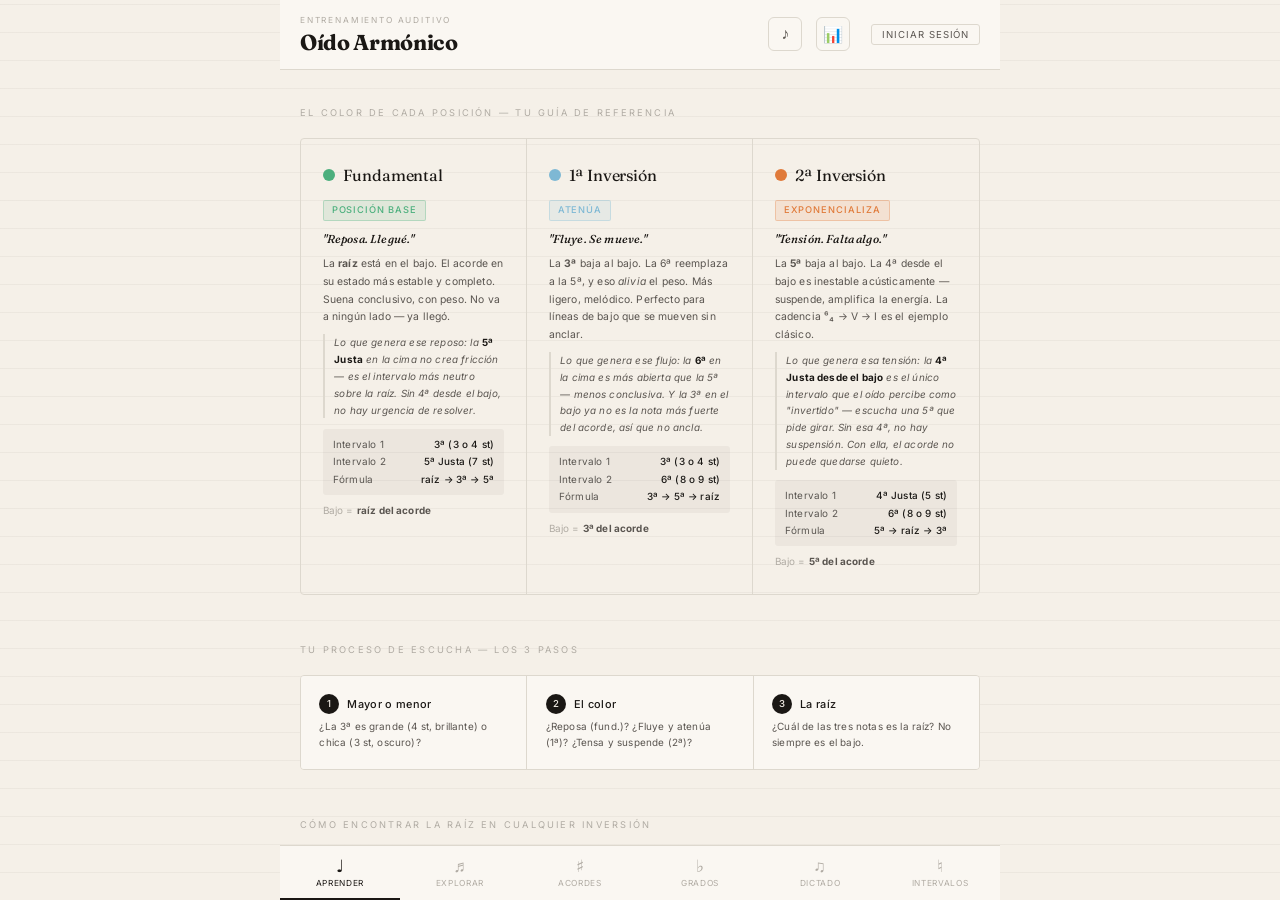
==== commit 16af8c5b: "feat: pase editorial (hairlines + aire), fuente Inter, íconos PWA - capa css/editorial.css: marcos d" ====
--- a/index.html
+++ b/index.html
@@ -6,6 +6,8 @@
     <meta name="viewport" content="width=device-width, initial-scale=1.0">
     <title>Oído Armónico — Inversiones</title>
     <link rel="manifest" href="/manifest.json">
+    <link rel="apple-touch-icon" href="/icons/apple-touch-icon.png">
+    <link rel="icon" type="image/png" href="/icons/icon-192.png">
     <meta name="theme-color" content="#1a1714">
     <meta name="apple-mobile-web-app-capable" content="yes">
     <meta name="apple-mobile-web-app-status-bar-style" content="black-translucent">
@@ -16,6 +18,7 @@
     <link rel="stylesheet" href="css/grados.css">
     <link rel="stylesheet" href="css/armonia.css">
     <link rel="stylesheet" href="css/dictado-intervalos.css">
+    <link rel="stylesheet" href="css/editorial.css">
 </head>
 
 <body>
--- a/css/base.css
+++ b/css/base.css
@@ -1,4 +1,4 @@
-    @import url('https://fonts.googleapis.com/css2?family=Fraunces:ital,opsz,wght@0,9..144,400;0,9..144,600;0,9..144,700;1,9..144,400&family=Nunito+Sans:ital,wght@0,300;0,400;0,600;0,700;1,400&display=swap');
+    @import url('https://fonts.googleapis.com/css2?family=Fraunces:ital,opsz,wght@0,9..144,400;0,9..144,500;0,9..144,600;1,9..144,400&family=Inter:wght@300;400;500;600&display=swap');
 
     *,
     *::before,
@@ -20,7 +20,7 @@
         --inv2-acc: #e07a3a;
         --correct: #4caf7d;
         --wrong: #e05a4a;
-        --font-body: 'Nunito Sans', sans-serif;
+        --font-body: 'Inter', sans-serif;
         --font-display: 'Fraunces', serif;
     }
 
--- a/css/editorial.css
+++ b/css/editorial.css
@@ -0,0 +1,81 @@
+/* ════════════════════════════════════════════════════════════
+   CAPA EDITORIAL — minimalismo: menos líneas, más aire.
+   Se carga al final; sólo afina superficies de CONTENEDOR
+   (no toca botones ni sus contornos de affordance).
+   ════════════════════════════════════════════════════════════ */
+
+/* ── Contenedores: marco grueso de tinta → hairline beige ── */
+.tab-intro,
+.color-grid,
+.explorer-area,
+.ref-grid,
+.steps-row,
+.quiz-area,
+.score-bar,
+.deg-ref-grid,
+.practicar-mode-selector,
+.dict-config-area,
+.custom-builder-zone {
+    border: 1px solid var(--rule);
+}
+
+/* Divisores internos de las grids → beige suave (no tinta) */
+.color-grid > *,
+.ref-grid > *,
+.steps-row > *,
+.deg-ref-grid > * {
+    border-color: var(--rule) !important;
+}
+
+/* ── Aire: separación entre secciones ── */
+.sec-label {
+    display: block;
+    margin-top: 3rem;
+    margin-bottom: 1.1rem;
+    font-size: 0.58rem;
+    letter-spacing: 0.24em;
+    color: var(--ink-faint);
+}
+/* La primera etiqueta de cada panel no necesita el margen grande */
+.tab-panel > .sec-label:first-of-type {
+    margin-top: 0.75rem;
+}
+
+/* Más respiro dentro de las tarjetas */
+.color-card { padding: 1.5rem 1.35rem; }
+.ref-card   { padding: 1.25rem 1.2rem; }
+.step-block { padding: 1.15rem 1.15rem; }
+
+/* Contenedores con un poco más de aire alrededor */
+.color-grid,
+.steps-row,
+.ref-grid,
+.explorer-area,
+.quiz-area {
+    margin-bottom: 2.5rem;
+}
+
+/* ── Tipografía editorial: títulos con más presencia ── */
+.cc-name,
+.dd-name,
+.rev-name,
+.am-title {
+    letter-spacing: -0.01em;
+}
+header h1 {
+    letter-spacing: -0.015em;
+}
+
+/* Etiquetas/tags un punto más discretas (minimal) */
+.cc-tag,
+.ct-type-badge,
+.step-circle {
+    font-weight: 500;
+}
+
+/* Cuerpo de texto: medida cómoda de lectura */
+.cc-desc,
+.cc-insight,
+.s-desc {
+    line-height: 1.7;
+}
